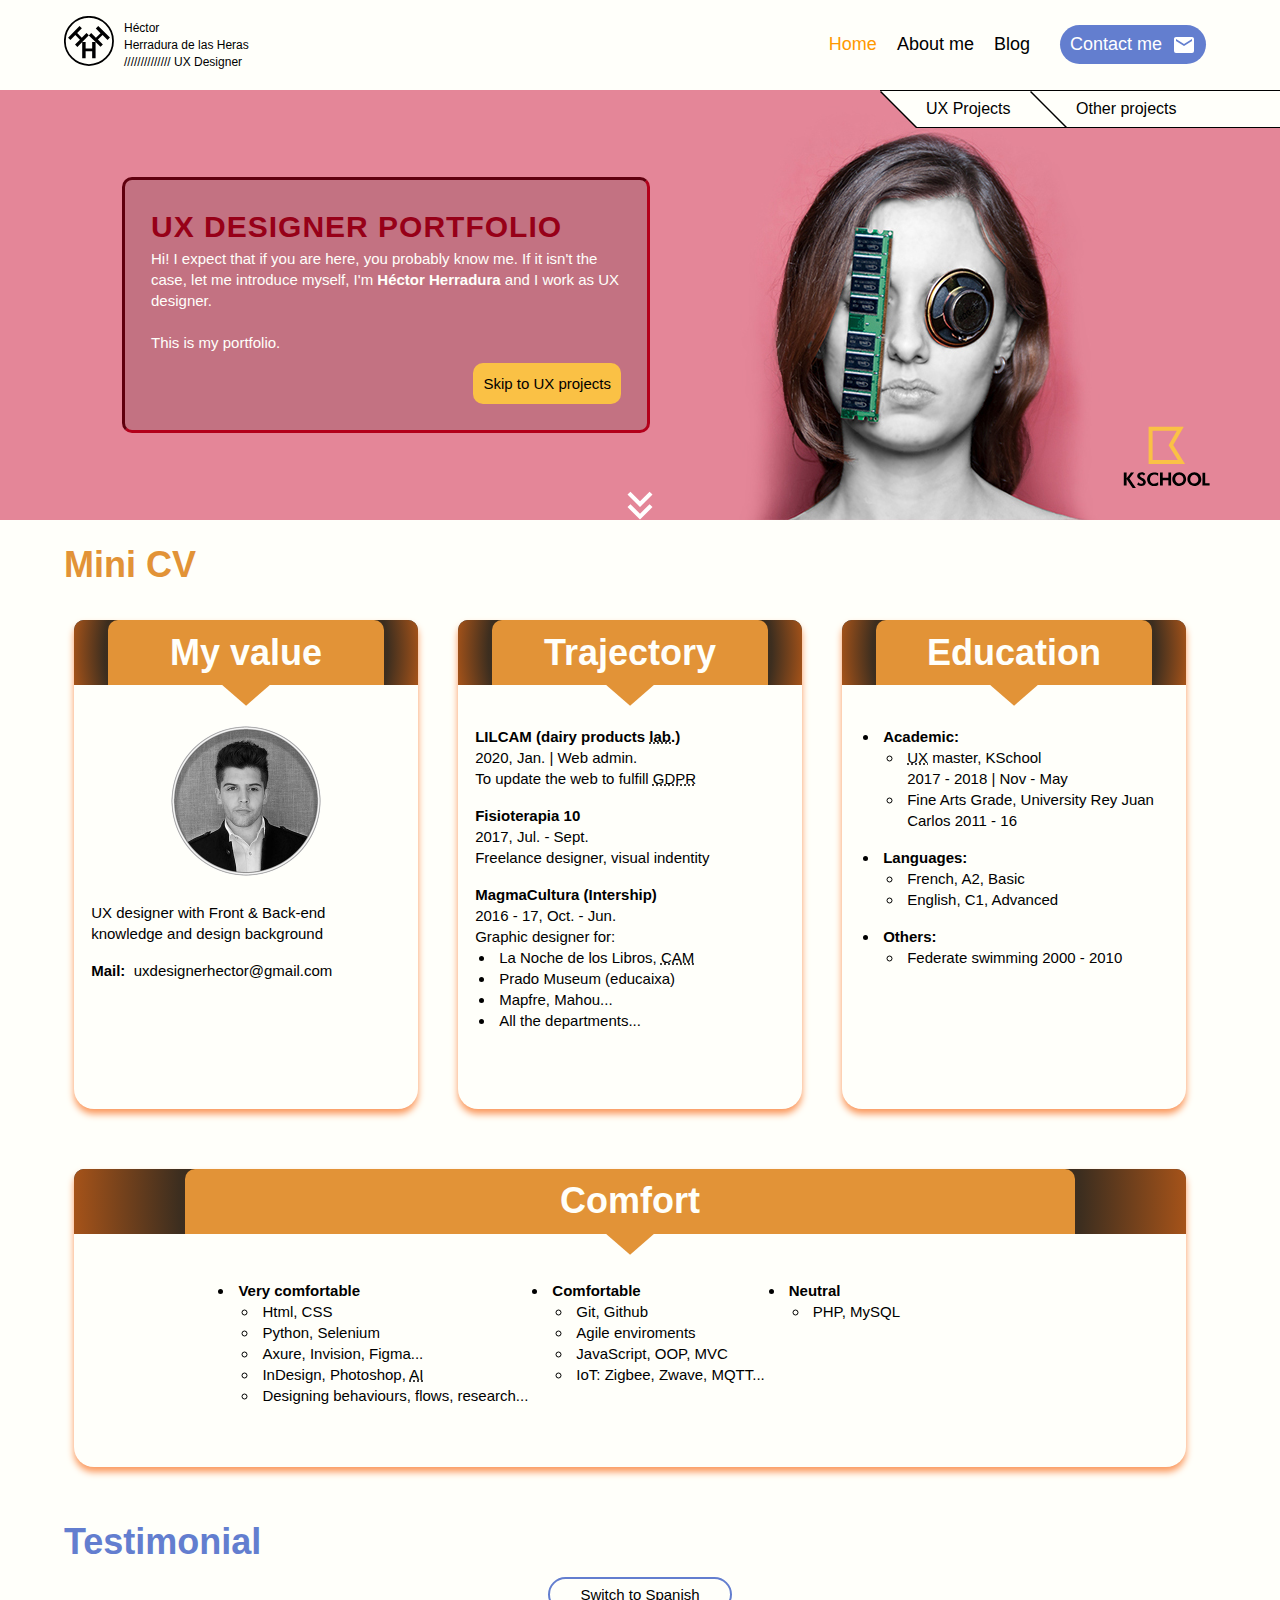
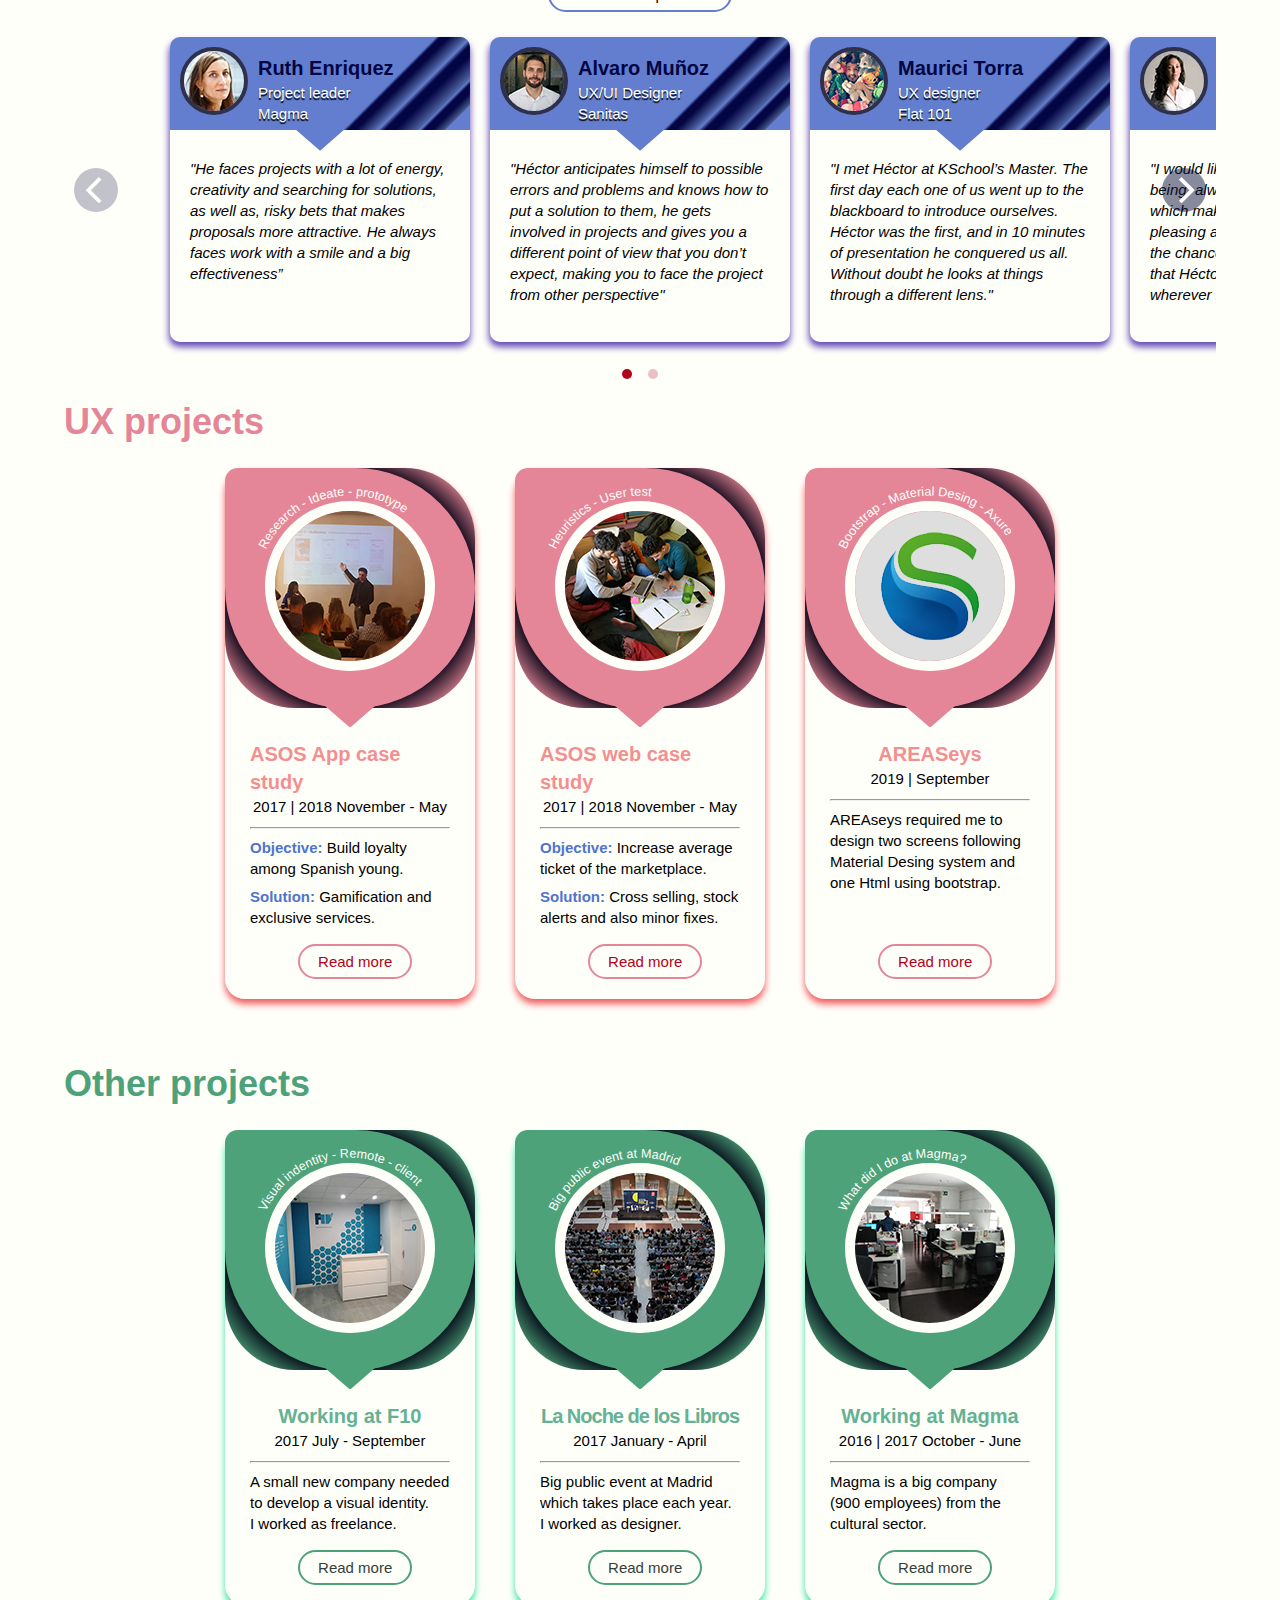
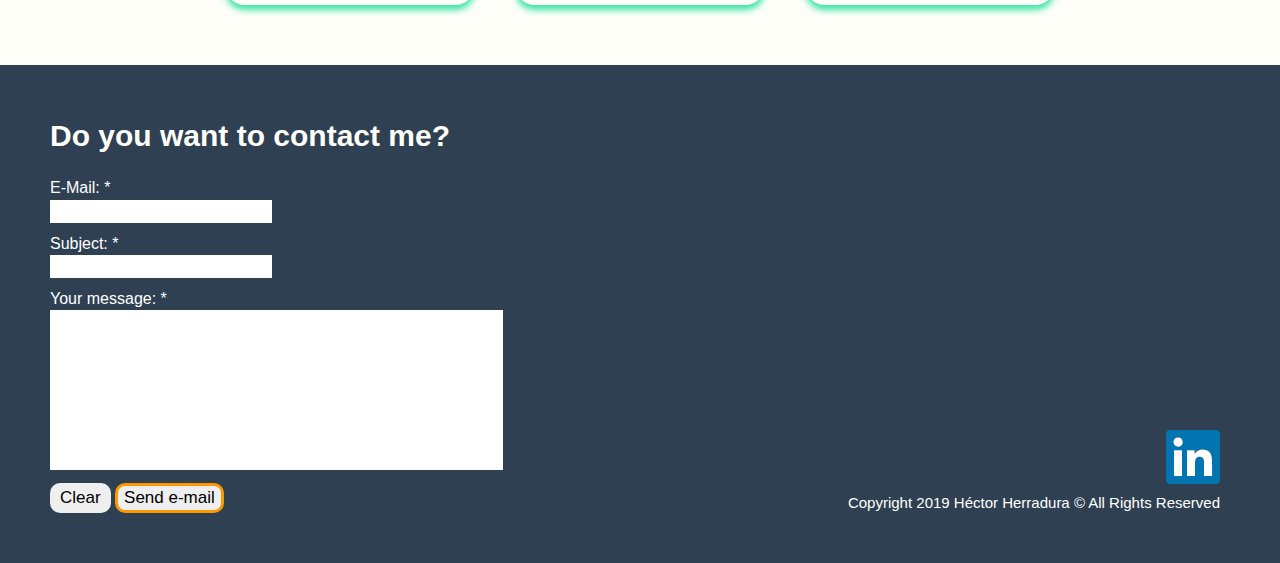
==== index.html @ 5b21da1c "Updated Mini CV, less cognitive charge same info and desing improvements. Minors fix:SVG term Teleco" ====
<!DOCTYPE html>
<html lang="en">

<head>
	<title>Héctor Herradura - UX Designer</title>
	<meta charset="UTF-8">
	<meta content="IE=edge" http-equiv="X-UA-Compatible">
	<meta name="author" content="Hector Herradura">
	<meta content="width=device-width, initial-scale=1.0" name="viewport">
	<meta name="msapplication-TileColor" content="#4da27a">
	<meta name="theme-color" content="#343e3d">
	<link href="main.css" media="screen" rel="stylesheet" type="text/css">
	<link href="flickity.css" media="screen" rel="stylesheet" type="text/css">
	<link rel="apple-touch-icon" sizes="180x180" href="apple-touch-icon.png">
	<link rel="icon" type="image/png" sizes="32x32" href="favicon-32x32.png">
	<link rel="icon" type="image/png" sizes="16x16" href="favicon-16x16.png">
	<link rel="manifest" href="/site.webmanifest">
	<link rel="mask-icon" href="safari-pinned-tab.svg" color="#4da27a">
	<script src="main.js"></script>
	<script src="flickity.pkgd.min.js"></script>
</head>

<body>
	<button class="button-absolute" id="theme" onclick="theme.prepareButton()" title="Dark Mode" value="dark"><svg
			id="light-dark-icon" style="width:24px;height:24px" viewBox="0 0 24 24">
			<path fill="#000000"
				d="M7.5,2C5.71,3.15 4.5,5.18 4.5,7.5C4.5,9.82 5.71,11.85 7.53,13C4.46,13 2,10.54 2,7.5A5.5,5.5 0 0,1 7.5,2M19.07,3.5L20.5,4.93L4.93,20.5L3.5,19.07L19.07,3.5M12.89,5.93L11.41,5L9.97,6L10.39,4.3L9,3.24L10.75,3.12L11.33,1.47L12,3.1L13.73,3.13L12.38,4.26L12.89,5.93M9.59,9.54L8.43,8.81L7.31,9.59L7.65,8.27L6.56,7.44L7.92,7.35L8.37,6.06L8.88,7.33L10.24,7.36L9.19,8.23L9.59,9.54M19,13.5A5.5,5.5 0 0,1 13.5,19C12.28,19 11.15,18.6 10.24,17.93L17.93,10.24C18.6,11.15 19,12.28 19,13.5M14.6,20.08L17.37,18.93L17.13,22.28L14.6,20.08M18.93,17.38L20.08,14.61L22.28,17.15L18.93,17.38M20.08,12.42L18.94,9.64L22.28,9.88L20.08,12.42M9.63,18.93L12.4,20.08L9.87,22.27L9.63,18.93Z" />
		</svg></button> <button class="button-absolute" id="gototop" onclick="topFunction()" title="Go to top"><svg
			style="width:24px;height:24px" viewbox="0 0 24 24">
			<path d="M12,22A10,10 0 0,1 2,12A10,10 0 0,1 12,2A10,10 0 0,1 22,12A10,10 0 0,1 12,22M17,14L12,9L7,14H17Z"
				fill="#000"></path>
		</svg></button>
	<a href="#contact">
		<button class="button-absolute" id="contactButton" title="Goes to bottom and
prepares you to write"><svg style="width:24px;height:24px" viewBox="0 0 24 24">
				<path fill="#000000"
					d="M20,8L12,13L4,8V6L12,11L20,6M20,4H4C2.89,4 2,4.89 2,6V18A2,2 0 0,0 4,20H20A2,2 0 0,0 22,18V6C22,4.89 21.1,4 20,4Z" />
			</svg></button></a>

	<nav class="main-nav">
		<div class="main-nav-logo-flex-container">
			<a href="https://uxdesignerhector.github.io/portfolio/">
				<div class="main-nav-logo__icon-container">
					<svg class="main-nav-logo__icon-svg" version="1.1" viewbox="0 0 46.7 46.7" x="0px"
						xmlns="http://www.w3.org/2000/svg" y="0px">
						<g>
							<g>
								<path d="M29.5,39.5h-3.2v-6.6h-6.1v6.6h-3.2V24.2h3.2v6.2h6.1v-6.2h3.2V39.5z"></path>
							</g>
							<g>
								<path
									d="M42.9,20.1l-2.2,2.2L36,17.7l-4.3,4.3l4.6,4.6l-2.2,2.2L23.2,18.1l2.2-2.2l4.4,4.4l4.3-4.3l-4.4-4.4L32,9.3L42.9,20.1z">
								</path>
							</g>
							<g>
								<path
									d="M12.5,28.9l-2.2-2.2l4.6-4.6l-4.3-4.3l-4.6,4.6l-2.2-2.2L14.5,9.3l2.2,2.2l-4.4,4.4l4.3,4.3l4.4-4.4l2.2,2.2L12.5,28.9z">
								</path>
							</g>
							<circle cx="23.3" cy="23.3" fill="none" r="22.5" stroke="#000000" stroke-miterlimit="10"
								stroke-width="1.6598"></circle>
						</g>
					</svg>
				</div>
				<div class="main-nav-logo__text-container">
					<p class="main-nav-logo__text-p">Héctor</p>
					<p class="main-nav-logo__text-p">Herradura de las Heras</p>
					<p class="main-nav-logo__text-p">////////////// UX Designer</p>
				</div>
			</a>
		</div>
		<div class="main-nav-menu__container">
			<ul class="main-nav-menu__level-1-ul">

				<li class="main-nav-menu__level-1-li" id="home">
					<a href="https://uxdesignerhector.github.io/portfolio/"
						class="main-nav-menu__level-1-li-anchor--current-page">Home</a>
				</li>
				<li class="main-nav-menu__level-1-li" id="about_me">
					<a href="aboutme.html">About me</a>
				</li>
				<li class="main-nav-menu__level-1-li" id="blog">
					<a href="https://medium.com/@uxdesignerhector" target="_blank">Blog</a>
				</li>
				<li class="main-nav-menu__level-1-li">
					<a class=" button main-nav-menu__level-1-contact-anchor" id="contactMenuLink" href="#contact" title="Goes to bottom and
prepares you to write"><span>Contact me</span>
						<svg id="contactButtonMenuIcon" class="main-nav-menu__level-1-contact-icon-svg"
							style="width:24px;height:24px" viewBox="0 0 24 24">
							<title>Goes to bottom and prepares you to write</title>
							<path fill="#ffffff"
								d="M20,8L12,13L4,8V6L12,11L20,6M20,4H4C2.89,4 2,4.89 2,6V18A2,2 0 0,0 4,20H20A2,2 0 0,0 22,18V6C22,4.89 21.1,4 20,4Z" />
						</svg>
					</a>
				</li>

			</ul>
		</div>
	</nav>

	<nav class="menu-2">
		<div class="angle-wraper" id="menuUX">


			<div>
				<svg class="decorative-angle" xmlns="http://www.w3.org/2000/svg" viewBox="0 0 25 25">
					<polygon class="cls-1" points="26 26 0 0 26 0 28 0 28 26 26 26" />
					<line id="Line" class="cls-3" x1="0.35" y1="0.35" x2="25.35" y2="25.35" />
				</svg>
			</div>
			<div class="appendice">
				<ul class="special-ul">
					<div class="fix-color"></div>
						<div class="fix-color"></div>
					<li>UX Projects</li>
					<ul class="hidden-ul">
						<li class="main-nav-menu__level-2-sub-menu-li special-li">
							<a href="asos_app_case_study.html">ASOS App case study</a>
						</li>
						<li class="main-nav-menu__level-2-sub-menu-li special-li">
							<a href="asos_web_case_study.html">ASOS web case study</a>
						</li>
						<li class="main-nav-menu__level-2-sub-menu-li special-li">
							<a href="ux-area-6.html">AREASeys</a>
						</li>
					</ul>
			</div>
		</div>

		<div class="angle-wraper angle-wraper-2" id="menuProjects">


			<div>
				<svg class="decorative-angle" xmlns="http://www.w3.org/2000/svg" viewBox="0 0 25 25">
					<polygon class="cls-1" points="26 26 0 0 26 0 28 0 28 26 26 26" />
					<line id="Line" class="cls-3" x1="0.35" y1="0.35" x2="25.35" y2="25.35" />
				</svg>
			</div>
			<div class="appendice appendice-2">
				<ul class="special-ul">
					<div class="fix-color"></div>
					<li>Other projects</li>
					<ul class=" hidden-ul">
						<li class="main-nav-menu__level-2-sub-menu-li special-li">
							<a href="working_at_f10.html">Working at F10</a>
						</li>
						<li class="main-nav-menu__level-2-sub-menu-li special-li">
							<a href="LNL.html">La Noche de los Libros</a>
						</li>
						<li class="main-nav-menu__level-2-sub-menu-li special-li">
							<a href="working_at_magma.html">Working at Magma</a>
						</li>
				</ul>
			</div>
		</div>


	</nav>

	<section class="main-header">
		<div class="main-header-flex-container">
			<div class="main-header-flex-container-left-div">
				<div class="main-header-flex-container-left-div-child-textbox">
					<h1 class="main-header-flex-container-left-div-child__text-title">UX DESIGNER PORTFOLIO</h1>
					<p class="main-header-flex-container-left-div-child__text-body">Hi! I expect that if you are here,
						you probably know me. If it isn't the case, let me introduce myself, I'm <b>Héctor Herradura</b>
						and I work as UX designer.<br>
						<br>
						This is my portfolio.</p>
					<div class="main-header__bottom-div">
						<a class="main-header__bottom-button-anchor" href="#ux_projects" id="skipToUxProjectsButton">
							<div class="main-header__bottom-button">
								<p class="main-header__bottom-button-text">Skip to UX projects</p>
							</div>
						</a>
					</div>
				</div>
			</div>
			<div class="main-header-center-div" id="img-banner-div"></div>
			<div class="main-header-right-div">
				<div class="main-header-right-div-child-logo-container">
					<svg class="main-header-right-div-child-logo-container__svg-logo" id="KSCHOOL-logo" version="1.1"
						viewbox="0 0 100 100" x="0px" xmlns="http://www.w3.org/2000/svg" y="0px">
						<g id="Group-KSCHOOL">
							<rect fill="none" height="100" id="Background-color" width="100"></rect>
							<path
								d="M86.5,65.7c0.9,0,1.8,0,2.7,0c0,3.5,0,7,0,10.6c1.5,0,3,0,4.4,0c0,0.8,0,1.5,0,2.3c-2.4,0-4.7,0-7.2,0 C86.5,74.3,86.5,70,86.5,65.7z"
								id="l"></path>
							<path
								d="M85.3,72.2c0,3.8-3.1,6.8-6.9,6.8c-3.9,0-7-3.1-7-6.9c0-3.8,3.1-6.8,7-6.8C82.2,65.4,85.3,68.4,85.3,72.2z M74.2,72.2c0,2.4,1.5,4.1,3.7,4.3c2.2,0.2,4-1.2,4.4-3.5c0.4-2.3-0.9-4.6-3-5.1C76.7,67.2,74.3,69.2,74.2,72.2z"
								id="o2"></path>
							<path
								d="M63.3,79c-3.9,0-7-3-7-6.8c0-3.8,3-6.9,6.9-6.9c3.9,0,6.9,3,6.9,6.8C70.2,76,67.1,79,63.3,79z M59.2,72.1 c0,1.9,1,3.5,2.6,4.1c2.9,1.1,5.9-1.2,5.6-4.4c-0.2-2-1.3-3.5-3-3.9C61.6,67.2,59.2,69.2,59.2,72.1z"
								id="o1"></path>
							<path
								d="M55.1,78.6c-0.9,0-1.8,0-2.7,0c0-1.8,0-3.6,0-5.4c-1.9,0-3.7,0-5.6,0c0,1.8,0,3.6,0,5.4c-0.9,0-1.8,0-2.8,0 c0-4.3,0-8.6,0-13c0.9,0,1.8,0,2.7,0c0,1.7,0,3.4,0,5.1c1.9,0,3.8,0,5.7,0c0-1.7,0-3.4,0-5.2c0.9,0,1.8,0,2.7,0 C55.1,70,55.1,74.3,55.1,78.6z"
								id="h"></path>
							<path
								d="M42.1,69c-1.5-1.3-3.1-1.7-4.9-1.3c-0.9,0.2-1.7,0.7-2.3,1.5c-1.3,1.7-1.2,4.6,0.2,6.2c1.5,1.7,4.2,1.7,7.1-0.1 c0,0.9,0,1.7,0,2.6c0,0.1-0.1,0.3-0.3,0.3c-3.1,1.7-8.8,1.2-10.4-3.8c-1.5-4.6,1.6-8.8,6.4-9c1.3,0,2.6,0.1,3.8,0.6 c0.4,0.1,0.6,0.3,0.5,0.7C42.1,67.4,42.1,68.1,42.1,69z"
								id="c"></path>
							<path
								d="M21,77.2c0.7-0.8,1.2-1.3,1.7-1.9c0.6,1.1,1.5,1.6,2.7,1.5c0.4,0,0.8-0.2,1.1-0.4c0.8-0.5,0.9-1.6,0.2-2.2 c-0.5-0.4-1-0.7-1.6-1c-0.8-0.5-1.6-0.8-2.3-1.4c-2.3-1.7-2-4.7,0.6-6c2.2-1.1,4.7-0.6,5.9,1.1c-0.5,0.6-1,1.1-1.5,1.7 c-0.6-1-1.4-1.2-2.4-1.1c-0.7,0.1-1.2,0.5-1.3,1.1c-0.2,0.6,0.1,1.1,0.6,1.5c0.5,0.3,1.1,0.6,1.6,0.9c0.8,0.4,1.6,0.8,2.3,1.4 c1.9,1.6,1.6,4.5-0.4,5.8c-1.6,1-4.4,1-6,0C21.8,77.9,21.4,77.6,21,77.2z"
								id="s"></path>
							<path
								d="M18.1,65.6c-1.6,2-3.1,4-4.7,5.9c2.1,3.2,4.3,6.3,6.5,9.6c-1.1,0-2.1,0-3.1,0c-0.2,0-0.4-0.3-0.5-0.5 c-1.7-2.6-3.5-5.3-5.2-7.9c-0.1-0.2-0.3-0.4-0.5-0.8c0,2.3,0,4.5,0,6.7c-1,0-1.9,0-2.8,0c0-4.3,0-8.6,0-13c0.9,0,1.8,0,2.8,0 c0,1.9,0,3.8,0,5.6c0,0,0.1,0,0.1,0c0.6-0.8,1.2-1.6,1.7-2.3c0.7-1,1.5-2,2.2-3c0.1-0.2,0.3-0.3,0.5-0.3 C16.1,65.6,17.1,65.6,18.1,65.6z"
								id="k"></path>
							<polygon fill="none" id="K-art_x5F_logo"
								points="34.6,21.8 34.6,55 65.4,54.9 54.9,38.1 64.3,21.8" stroke="#FAC145"
								stroke-width="4"></polygon>
						</g>
					</svg>
				</div>
			</div>
		</div>
		<div class="main-header-bottom-div">
			<span class="main-header-bottom-div-arrow-icon-container"><a href="#intro" id="iconSkipToIntro"><svg
						style="width:50px;height:50px" viewbox="0 0 24 24">
						<path class="main-header-bottom-div-arrow-icon--red-mobile-device"
							d="M16.59,5.59L18,7L12,13L6,7L7.41,5.59L12,10.17L16.59,5.59M16.59,11.59L18,13L12,19L6,13L7.41,11.59L12,16.17L16.59,11.59Z"
							fill="#fff"></path>
					</svg></a></span>
		</div>
	</section>

	<section class="presentacion" id="intro">
		<div class="section-title">
			<div>
				<h2 class="section-title__title--orange">Mini CV</h2>
			</div>
		</div>


		<div class="flex-card-container">
			<div class="sd-card" id="about_me_card">
				<div class="sd-card__header">
					<div class="sd-card__header-gradient">
					</div>
					<div class="sd-card__upper-title">
						<h2 class="sd-card__header-title">My value</h2>
					</div>
				</div>
				<div class="testimonial-header-container__flex-container-arrow-down">
					<div class="testimonial-header-container__arrow-down">
						<svg style="width:50px" version="1.1" viewbox="0 0 27.7 12" x="0px"
							xmlns="http://www.w3.org/2000/svg" y="0px">
							<g>
								<polygon class="testimonial-polygon" points="13.9,12 27.7,0 0,0"></polygon>
							</g>
						</svg>
					</div>
				</div>
				<div class="sd-card__body">
					<div class="sd-card__body-img-container">
						<img class="sd-card__body-img" alt="Bio" src="img/Bio.jpg"></div>
					<div class="sd-card__body-text">
						<br>
						<p>UX designer with Front & Back-end knowledge and design background</p>
						<br>
						<p><b>Mail:&nbsp;</b> uxdesignerhector@gmail.com</p>



					</div>
				</div>
			</div>
			<div class="sd-card" id="trajectory_card">
				<div class="sd-card__header">
					<div class="sd-card__header-gradient">
					</div>
					<div class="sd-card__upper-title">
						<h2 class="sd-card__header-title">Trajectory</h2>
					</div>
				</div>
				<div class="testimonial-header-container__flex-container-arrow-down">
					<div class="testimonial-header-container__arrow-down">
						<svg style="width:50px" version="1.1" viewbox="0 0 27.7 12" x="0px"
							xmlns="http://www.w3.org/2000/svg" y="0px">
							<g>
								<polygon class="testimonial-polygon" points="13.9,12 27.7,0 0,0"></polygon>
							</g>
						</svg>
					</div>
				</div>
				<div class="sd-card__body">
					<div class="sd-card__body-text">

						<p><b>LILCAM (dairy products <abbr title="Laboratory">lab</abbr>.)</b></p>
						<p>2020, Jan. | <em>Web admin.</em></p>
						<p>To update the web to fulfill <abbr title="General Data Protection Regulation">GDPR</abbr></p>
						<br>
							<p><b>Fisioterapia 10</b></p>
						<p>2017, Jul. - Sept. </p>
						<p><em>Freelance designer</em>, visual indentity</p>
						<br>
							<p><b>MagmaCultura (Intership)</b></p>
						<p>2016 - 17, Oct. - Jun.</p>
						<p><em>Graphic designer </em>for:</p>
						<ul>
							<li>La Noche de los Libros, <abbr title="Comunidad Autónoma de Madrid">CAM</abbr></li>
							<li>Prado Museum (educaixa)</li>
							<li>Mapfre, Mahou...</li>
							<li>All the departments...</li>
						</ul>
					</div>
				</div>
			</div>

			<div class="sd-card" id="education_card">
				<div class="sd-card__header">
					<div class="sd-card__header-gradient">
					</div>
					<div class="sd-card__upper-title">
						<h2 class="sd-card__header-title">Education</h2>
					</div>
				</div>
				<div class="testimonial-header-container__flex-container-arrow-down">
					<div class="testimonial-header-container__arrow-down">
						<svg style="width:50px" version="1.1" viewbox="0 0 27.7 12" x="0px"
							xmlns="http://www.w3.org/2000/svg" y="0px">
							<g>
								<polygon class="testimonial-polygon" points="13.9,12 27.7,0 0,0"></polygon>
							</g>
						</svg>
					</div>
				</div>
				<div class="sd-card__body">
					<div class="sd-card__body-text">
						<ul>
							<li>
								<b>Academic:</b>
								<ul>
									<li><abbr title="user experience">UX</abbr> master, KSchool<br> 2017 - 2018 | Nov -
										May </li>
									<li>Fine Arts Grade, University Rey Juan Carlos 2011 - 16</li>
								</ul>
							</li>
							<br>
							<li>
								<b>Languages:</b>
								<ul>
									<li>French, A2, Basic</li>
									<li>English, C1, Advanced</li>
								</ul>
							</li>
							<br>
							<li>
								<b>Others:</b>
								<ul>
									<li>Federate swimming 2000 - 2010</li>
								</ul>
							</li>
						</ul>
					</div>
				</div>
			</div>
			<div class="sd-card" id="comfort-card">
				<div class="sd-card__header">
					<div class="sd-card__header-gradient">
					</div>
					<div class="sd-card__upper-title">
						<h2 class="sd-card__header-title">Comfort</h2>
					</div>
				</div>
				<div class="testimonial-header-container__flex-container-arrow-down">
					<div class="testimonial-header-container__arrow-down">
						<svg style="width:50px" version="1.1" viewbox="0 0 27.7 12" x="0px"
							xmlns="http://www.w3.org/2000/svg" y="0px">
							<g>
								<polygon class="testimonial-polygon" points="13.9,12 27.7,0 0,0"></polygon>
							</g>
						</svg>
					</div>
				</div>
				<div class="sd-card__body">
					<div class="sd-card__body-text">
						<ul>
							<li><b>Very comfortable</b>
								<ul>
									<li>Html, CSS</li>
									<li>Python, Selenium</li>
									<li>Axure, Invision, Figma...</li>
									<li>InDesign, Photoshop, <abbr title="Adobe Illustrator">AI</abbr> </li>
									<li>Designing behaviours, flows, research...</li>
								</ul>
							<br><li><b>Comfortable</b>
								<ul>
									<li>Git, Github</li>
									<li>Agile enviroments</li>
									<li>JavaScript, OOP, MVC</li>
									<li>IoT: Zigbee, Zwave, MQTT...</li>
								</ul>
							<br><li><b>Neutral</b>
								<ul>
									<li>PHP, MySQL</li>
								</ul>
						</ul>
					</div>
				</div>
			</div>
		</div>
		</div>
	</section>

	<section class="section_testimonials" id="testimonial">
		<div class="section-title">
			<div>
				<h2 class="section-title__title--blue">Testimonial</h2>
			</div>
		</div>
		<div style="display:flex; justify-content:center;margin:10px 0px;">
			<div id="testiButton"
				class="project-card__button-card project-card__button-card--test project-card__button-card--green">
				<p id="testiButtonText">Switch to Spanish</p>
			</div>
		</div>
		<div class="main-gallery js-flickity" data-flickity-options='{ "groupCells": true }'>
			<div class="testimonial">
				<div class="testimonial-header-container">
					<span class="testimonial-header-container__gradient-background"></span>
					<img class="testimonial-header-container__img" alt="Testimonial_Ruth" src="img/test_ruth.jpg">
					<div class="testimonial-header-container__text">
						<h3 class="testimonial-header-container__text-name">Ruth Enriquez</h3>
						<p class="testimonial-header-container__text-job-position">Project <span
								class="testimonial-text-fix-350">leader</span></p>
						<p class="testimonial-header-container__text-job-position">Magma</p>
					</div>
				</div>
				<div class="testimonial-header-container__flex-container-arrow-down">
					<div class="testimonial-header-container__arrow-down">
						<svg style="width:50px" version="1.1" viewbox="0 0 27.7 12" x="0px"
							xmlns="http://www.w3.org/2000/svg" y="0px">
							<g>
								<polygon class="testimonial-polygon" points="13.9,12 27.7,0 0,0"></polygon>
							</g>
						</svg>
					</div>
				</div>
				<div class="testimonial-fix-for-prev-next-button-on-small-screen"></div>
				<div class="testimonial-quote">
					<p id="testiRuth">"He faces projects with a lot of energy, creativity and searching for solutions,
						as well as, risky bets that makes proposals more attractive. He always faces work with a smile
						and a big effectiveness”</p>
				</div>
			</div>
			<div class="testimonial">
				<div class="testimonial-header-container">
					<span class="testimonial-header-container__gradient-background"></span>
					<img class="testimonial-header-container__img" alt="Alvaro" src="img/test_alvaro.jpg">
					<div class="testimonial-header-container__text">
						<h3 class="testimonial-header-container__text-name">Alvaro Muñoz</h3>
						<p class="testimonial-header-container__text-job-position">UX/UI Designer</p>
						<p class="testimonial-header-container__text-job-position">Sanitas</p>
					</div>
				</div>
				<div class="testimonial-header-container__flex-container-arrow-down">
					<div class="testimonial-header-container__arrow-down">
						<svg style="width:50px" version="1.1" viewbox="0 0 27.7 12" x="0px"
							xmlns="http://www.w3.org/2000/svg" y="0px">
							<g>
								<polygon class="testimonial-polygon" points="13.9,12 27.7,0 0,0"></polygon>
							</g>
						</svg>
					</div>
				</div>
				<div class="testimonial-fix-for-prev-next-button-on-small-screen"></div>
				<div class="testimonial-quote">
					<p id="testiAlvaro">"Héctor anticipates himself to possible errors and problems and knows how to put
						a solution to them, he gets involved in projects and gives you a different point of view that
						you don’t expect, making you to face the project from other perspective"</p>
				</div>
			</div>
			<div class="testimonial">
				<div class="testimonial-header-container">
					<span class="testimonial-header-container__gradient-background"></span>
					<img class="testimonial-header-container__img" alt="Maurici Torra" src="img/test_mauri.jpg">
					<div class="testimonial-header-container__text">
						<h3 class="testimonial-header-container__text-name">Maurici Torra</h3>
						<p class="testimonial-header-container__text-job-position">UX designer</p>
						<p class="testimonial-header-container__text-job-position">Flat 101</p>
					</div>
				</div>
				<div class="testimonial-header-container__flex-container-arrow-down">
					<div class="testimonial-header-container__arrow-down">
						<svg style="width:50px" version="1.1" viewbox="0 0 27.7 12" x="0px"
							xmlns="http://www.w3.org/2000/svg" y="0px">
							<g>
								<polygon class="testimonial-polygon" points="13.9,12 27.7,0 0,0"></polygon>
							</g>
						</svg>
					</div>
				</div>
				<div class="testimonial-fix-for-prev-next-button-on-small-screen"></div>
				<div class="testimonial-quote">
					<p id="testiMauri">"I met Héctor at KSchool’s Master. The first day each one of us went up to the
						blackboard to introduce ourselves. Héctor was the first, and in 10 minutes of presentation he
						conquered us all. Without doubt he looks at things through a different lens."</p>
				</div>
			</div>
			<div class="testimonial">
				<div class="testimonial-header-container">
					<span class="testimonial-header-container__gradient-background"></span>
					<img class="testimonial-header-container__img" alt="Analia Blanco" src="img/test_analia.jpg">
					<div class="testimonial-header-container__text">
						<h3 class="testimonial-header-container__text-name">Analia Blanco</h3>
						<p class="testimonial-header-container__text-job-position">UX Designer</p>
						<p class="testimonial-header-container__text-job-position">BBVA</p>
					</div>
				</div>
				<div class="testimonial-header-container__flex-container-arrow-down">
					<div class="testimonial-header-container__arrow-down">
						<svg style="width:50px" version="1.1" viewbox="0 0 27.7 12" x="0px"
							xmlns="http://www.w3.org/2000/svg" y="0px">
							<g>
								<polygon class="testimonial-polygon" points="13.9,12 27.7,0 0,0"></polygon>
							</g>
						</svg>
					</div>
				</div>
				<div class="testimonial-fix-for-prev-next-button-on-small-screen"></div>
				<div class="testimonial-quote">
					<p id="testiAnalia">"I would like to highlight also his way of being, always gentle and with a
						smile, which makes the work team more pleasing and easy. Anyone that have the chance to know him
						will realise that Héctor always leaves a trace wherever he goes."</p>
				</div>
			</div>
			<div class="testimonial">
				<div class="testimonial-header-container">
					<span class="testimonial-header-container__gradient-background"></span>
					<img class="testimonial-header-container__img" alt="Nuria" src="img/test_nuria.jpg">
					<div class="testimonial-header-container__text">
						<h3 class="testimonial-header-container__text-name">Nuria Sastre</h3>
						<p class="testimonial-header-container__text-job-position">Innovation <span
								class="testimonial-text-fix-350">Powerhouse</span></p>
						<p class="testimonial-header-container__text-job-position">Altran</p>
					</div>
				</div>
				<div class="testimonial-header-container__flex-container-arrow-down">
					<div class="testimonial-header-container__arrow-down">
						<svg style="width:50px" version="1.1" viewbox="0 0 27.7 12" x="0px"
							xmlns="http://www.w3.org/2000/svg" y="0px">
							<g>
								<polygon class="testimonial-polygon" points="13.9,12 27.7,0 0,0"></polygon>
							</g>
						</svg>
					</div>
				</div>
				<div class="testimonial-fix-for-prev-next-button-on-small-screen"></div>
				<div class="testimonial-quote">
					<p id="testiNuria">"I value positively his maturity, his know how to behave, his curiosity to learn
						and his culture, that it is above from the average of his generation. In addition, Héctor, has a
						keen sense of humour which makes coexistence with him very pleasant"</p>
				</div>
			</div>
		</div>
	</section>

	<section class="projects" id="ux_projects">
		<div class="section-title">
			<div>
				<h2 class="section-title__title--pink">UX projects</h2>
			</div>

		</div>
		<div class="project-cards-flex-container">
			<div class="project-card-container project-card-container--pink" id="ux_project_asos_app_case_study">
				<div class="project-card__header project-card__header--pink">
					<div class="project-card__check--no-active"><svg viewBox="0 0 24 24" style="width:34px;height:34px">
							<path
								d="M12 2C6.5 2 2 6.5 2 12S6.5 22 12 22 22 17.5 22 12 17.5 2 12 2M10 17L5 12L6.41 10.59L10 14.17L17.59 6.58L19 8L10 17Z"
								fill="white">
								<title>Already viewed</title>
							</path>
						</svg>
					</div>
					<div class="project-card__header-cover--no-active">
						<p class="project-card__header-cover-text">You are here!</p>
					</div>
					<div class="project-card__header-cover-wave--no-active"></div>
					<div><img class="project-card__header-img" src="img/UX_Project_Asos_APP_150px.jpg"></div>
					<div class="project-card__header-curved-text">
						<svg version="1.1" viewbox="0 0 200 200">
							<path d="M19.8,63.7C33.7,33.2,64.4,12,100,12c48.6,0,88,39.4,88,88L19.8,63.7z"
								fill="transparent" id="curve"></path>
							<text width="200">
								<textpath xlink:href="#curve">
									Research - Ideate - prototype
								</textpath>
							</text>
						</svg>
					</div>
					<div
						class="project-card__header-background-gradient project-card__header-background-gradient--pink">
					</div>
				</div>
				<div class="project-card__arrow-down-container">
					<div class="project-card__arrow-down-container-for-rotation">
						<svg style="width:50px" version="1.1" viewbox="0 0 27.7 12" x="0px"
							xmlns="http://www.w3.org/2000/svg" y="0px">
							<g>
								<polygon fill="#e48698" points="13.9,12 27.7,0 0,0"></polygon>
							</g>
						</svg>
					</div>
				</div>
				<div class="project-card__body-flex-container">
					<div class="project-card__body-text">
						<a class="project-card__body-text-url" href="asos_app_case_study.html">
							<div class="project-card__body-text-title">
								<h3>ASOS App case study</h3>
								<p>2017 | 2018 November - May</p>
							</div>
						</a>
						<hr>
						<p><b>Objective:</b> Build loyalty among Spanish young.</p>
						<p><b>Solution:</b> Gamification and exclusive services.</p>
					</div><a class="project-card__body-text-url" href="asos_app_case_study.html">
						<div class="project-card__button-card project-card__button-card--pink">
							<p>Read more</p>
						</div>
					</a>
				</div>
			</div>
			<div class="project-card-container project-card-container--pink" id="ux_project_asos_web_case_study">
				<div class="project-card__header project-card__header--pink">
					<div class="project-card__check--no-active"><svg viewBox="0 0 24 24" style="width:34px;height:34px">
							<path
								d="M12 2C6.5 2 2 6.5 2 12S6.5 22 12 22 22 17.5 22 12 17.5 2 12 2M10 17L5 12L6.41 10.59L10 14.17L17.59 6.58L19 8L10 17Z"
								fill="white">
								<title>Already viewed</title>
							</path>
						</svg>
					</div>
					<div class="project-card__header-cover--no-active">
						<p class="project-card__header-cover-text">You are here!</p>
					</div>
					<div class="project-card__header-cover-wave--no-active"></div>
					<div><img class="project-card__header-img" src="img/UX_Project_Asos_Web_150px.jpg"></div>
					<div class="project-card__header-curved-text">
						<svg version="1.1" viewbox="0 0 200 200">
							<path d="M19.8,63.7C33.7,33.2,64.4,12,100,12c48.6,0,88,39.4,88,88L19.8,63.7z"
								fill="transparent" id="curve"></path>
							<text width="200">
								<textpath xlink:href="#curve">
									Heuristics - User test
								</textpath>
							</text>
						</svg>
					</div>
					<div
						class="project-card__header-background-gradient project-card__header-background-gradient--pink">
					</div>
				</div>
				<div class="project-card__arrow-down-container">
					<div class="project-card__arrow-down-container-for-rotation">
						<svg style="width:50px" version="1.1" viewbox="0 0 27.7 12" x="0px"
							xmlns="http://www.w3.org/2000/svg" y="0px">
							<g>
								<polygon fill="#e48698" points="13.9,12 27.7,0 0,0"></polygon>
							</g>
						</svg>
					</div>
				</div>
				<div class="project-card__body-flex-container">
					<div class="project-card__body-text">
						<a class="project-card__body-text-url" href="asos_web_case_study.html">
							<div class="project-card__body-text-title">
								<h3>ASOS web case study</h3>
								<p>2017 | 2018 November - May</p>
							</div>
						</a>
						<hr>
						<p><b>Objective:</b> Increase average ticket of the marketplace.</p>
						<p><b>Solution:</b> Cross selling, stock alerts and also minor fixes.</p>
					</div><a class="project-card__body-text-url" href="asos_web_case_study.html">
						<div class="project-card__button-card project-card__button-card--pink">
							<p>Read more</p>
						</div>
					</a>
				</div>
			</div>
			<div class="project-card-container project-card-container--pink" id="ux_project_silence_at_magma">
				<div class="project-card__header project-card__header--pink">
					<div class="project-card__check--no-active"><svg viewBox="0 0 24 24" style="width:34px;height:34px">
							<path
								d="M12 2C6.5 2 2 6.5 2 12S6.5 22 12 22 22 17.5 22 12 17.5 2 12 2M10 17L5 12L6.41 10.59L10 14.17L17.59 6.58L19 8L10 17Z"
								fill="white">
								<title>Already viewed</title>
							</path>
						</svg>
					</div>
					<div class="project-card__header-cover--no-active">
						<p class="project-card__header-cover-text">You are here!</p>
					</div>
					<div class="project-card__header-cover-wave--no-active"></div>
					<div><img class="project-card__header-img" src="img/UX-project-area-150px.jpg"></div>
					<div class="project-card__header-curved-text">
						<svg version="1.1" viewbox="0 0 200 200">
							<path d="M19.8,63.7C33.7,33.2,64.4,12,100,12c48.6,0,88,39.4,88,88L19.8,63.7z"
								fill="transparent" id="curve"></path>
							<text width="200">
								<textpath xlink:href="#curve">
									Bootstrap - Material Desing - Axure
								</textpath>
							</text>
						</svg>
					</div>
					<div
						class="project-card__header-background-gradient project-card__header-background-gradient--pink">
					</div>
				</div>
				<div class="project-card__arrow-down-container" id="arrow_down_container_silence_at_magma">
					<div class="project-card__arrow-down-container-for-rotation"
						id="arrow_down_container_silence_at_magma_div-to-rotate">
						<svg style="width:50px" version="1.1" viewbox="0 0 27.7 12" x="0px"
							xmlns="http://www.w3.org/2000/svg" y="0px">
							<g>
								<polygon fill="#e48698" points="13.9,12 27.7,0 0,0"></polygon>
							</g>
						</svg>
					</div>
				</div>
				<div class="project-card__body-flex-container">
					<div class="project-card__body-text">
						<a class="project-card__body-text-url" href="ux-area-6.html">
							<div class="project-card__body-text-title">
								<h3>AREASeys</h3>
								<p>2019 | September</p>
							</div>
						</a>
						<hr>
						<p>AREAseys required me to design two screens following Material Desing system and one Html
							using bootstrap.</p>
					</div><a class="project-card__body-text-url" href="ux-area-6.html">
						<div class="project-card__button-card project-card__button-card--pink">
							<p>Read more</p>
						</div>
					</a>
				</div>
			</div>
		</div>
	</section>

	<section class="projects" id="trajectory_projects">
		<div class="section-title">
			<div>
				<h2 class="section-title__title--green">Other projects</h2>
			</div>
		</div>
		<div class="project-cards-flex-container">
			<div class="project-card-container project-card-container--green" id="trajectory_project_working_at_f10">
				<div class="project-card__header project-card__header--green">
					<div class="project-card__check--no-active"><svg viewBox="0 0 24 24" style="width:34px;height:34px">
							<path
								d="M12 2C6.5 2 2 6.5 2 12S6.5 22 12 22 22 17.5 22 12 17.5 2 12 2M10 17L5 12L6.41 10.59L10 14.17L17.59 6.58L19 8L10 17Z"
								fill="white">
								<title>Already viewed</title>
							</path>
						</svg>
					</div>
					<div class="project-card__header-cover--no-active">
						<p class="project-card__header-cover-text">You are here!</p>
					</div>
					<div class="project-card__header-cover-wave--no-active"></div>
					<div><img class="project-card__header-img" src="img/Trajectory_Project_F10_150px.jpg"></div>
					<div class="project-card__header-curved-text">
						<svg version="1.1" viewbox="0 0 200 200">
							<path d="M19.8,63.7C33.7,33.2,64.4,12,100,12c48.6,0,88,39.4,88,88L19.8,63.7z"
								fill="transparent" id="curve"></path>
							<text width="200">
								<textpath xlink:href="#curve">
									Visual indentity - Remote - client
								</textpath>
							</text>
						</svg>
					</div>
					<div
						class="project-card__header-background-gradient project-card__header-background-gradient--green">
					</div>
				</div>
				<div class="project-card__arrow-down-container">
					<div class="project-card__arrow-down-container-for-rotation">
						<svg style="width:50px" version="1.1" viewbox="0 0 27.7 12" x="0px"
							xmlns="http://www.w3.org/2000/svg" y="0px">
							<g>
								<polygon fill="#4da27a" points="13.9,12 27.7,0 0,0"></polygon>
							</g>
						</svg>
					</div>
				</div>
				<div class="project-card__body-flex-container">
					<div class="project-card__body-text">
						<a class="project-card__body-text-url" href="working_at_f10.html">
							<div class="project-card__body-text-title">
								<h3>Working at F10</h3>
								<p>2017 July - September</p>
							</div>
						</a>
						<hr>
						<p> A small new company needed to develop a visual identity.<br>I worked as freelance.</p>
					</div><a class="project-card__body-text-url" href="working_at_f10.html">
						<div class="project-card__button-card project-card__button-card--green">
							<p>Read more</p>
						</div>
					</a>
				</div>
			</div>
			<div class="project-card-container project-card-container--green" id="trajectory_project_LNL">
				<div class="project-card__header project-card__header--green">
					<div class="project-card__check--no-active"><svg viewBox="0 0 24 24" style="width:34px;height:34px">
							<path
								d="M12 2C6.5 2 2 6.5 2 12S6.5 22 12 22 22 17.5 22 12 17.5 2 12 2M10 17L5 12L6.41 10.59L10 14.17L17.59 6.58L19 8L10 17Z"
								fill="white">
								<title>Already viewed</title>
							</path>
						</svg>
					</div>
					<div class="project-card__header-cover--no-active">
						<p class="project-card__header-cover-text">You are here!</p>
					</div>
					<div class="project-card__header-cover-wave--no-active"></div>
					<div><img class="project-card__header-img" src="img/Trajectory_Project_LNL_150px.jpg"></div>
					<div class="project-card__header-curved-text">
						<svg version="1.1" viewbox="0 0 200 200">
							<path d="M19.8,63.7C33.7,33.2,64.4,12,100,12c48.6,0,88,39.4,88,88L19.8,63.7z"
								fill="transparent" id="curve"></path>
							<text width="200">
								<textpath xlink:href="#curve">
									Big public event at Madrid
								</textpath>
							</text>
						</svg>
					</div>
					<div
						class="project-card__header-background-gradient project-card__header-background-gradient--green">
					</div>
				</div>
				<div class="project-card__arrow-down-container">
					<div class="project-card__arrow-down-container-for-rotation">
						<svg style="width:50px" version="1.1" viewbox="0 0 27.7 12" x="0px"
							xmlns="http://www.w3.org/2000/svg" y="0px">
							<g>
								<polygon fill="#4da27a" points="13.9,12 27.7,0 0,0"></polygon>
							</g>
						</svg>
					</div>
				</div>
				<div class="project-card__body-flex-container">
					<div class="project-card__body-text">
						<a class="project-card__body-text-url" href="LNL.html">
							<div class="project-card__body-text-title">
								<h3 style="letter-spacing:-1px;">La Noche de los Libros</h3>
								<p>2017 January - April</p>
							</div>
						</a>
						<hr>
						<p> Big public event at Madrid which takes place each year.<br> I worked as designer.</p>
					</div><a class="project-card__body-text-url" href="LNL.html">
						<div class="project-card__button-card project-card__button-card--green">
							<p>Read more</p>
						</div>
					</a>
				</div>
			</div>
			<div class="project-card-container project-card-container--green" id="trajectory_project_working_at_magma">
				<div class="project-card__header project-card__header--green">
					<div class="project-card__check--no-active"><svg viewBox="0 0 24 24" style="width:34px;height:34px">
							<path
								d="M12 2C6.5 2 2 6.5 2 12S6.5 22 12 22 22 17.5 22 12 17.5 2 12 2M10 17L5 12L6.41 10.59L10 14.17L17.59 6.58L19 8L10 17Z"
								fill="white">
								<title>Already viewed</title>
							</path>
						</svg>
					</div>
					<div class="project-card__header-cover--no-active">
						<p class="project-card__header-cover-text">You are here!</p>
					</div>
					<div class="project-card__header-cover-wave--no-active"></div>
					<div><img class="project-card__header-img" src="img/Trajectory_Project_Magma_150px.jpg"></div>
					<div class="project-card__header-curved-text">
						<svg version="1.1" viewbox="0 0 200 200">
							<path d="M19.8,63.7C33.7,33.2,64.4,12,100,12c48.6,0,88,39.4,88,88L19.8,63.7z"
								fill="transparent" id="curve"></path>
							<text width="200">
								<textpath xlink:href="#curve">
									What did I do at Magma?
								</textpath>
							</text>
						</svg>
					</div>
					<div
						class="project-card__header-background-gradient project-card__header-background-gradient--green">
					</div>
				</div>
				<div class="project-card__arrow-down-container">
					<div class="project-card__arrow-down-container-for-rotation">
						<svg style="width:50px" version="1.1" viewbox="0 0 27.7 12" x="0px"
							xmlns="http://www.w3.org/2000/svg" y="0px">
							<g>
								<polygon fill="#4da27a" points="13.9,12 27.7,0 0,0"></polygon>
							</g>
						</svg>
					</div>
				</div>
				<div class="project-card__body-flex-container">
					<div class="project-card__body-text">
						<a class="project-card__body-text-url" href="working_at_magma.html">
							<div class="project-card__body-text-title">
								<h3>Working at Magma</h3>
								<p>2016 | 2017 October - June</p>
							</div>
						</a>
						<hr>
						<p> Magma is a big company (900 employees) from the cultural sector.</p>
					</div><a class="project-card__body-text-url" href="working_at_magma.html">
						<div class="project-card__button-card project-card__button-card--green">
							<p>Read more</p>
						</div>
					</a>
				</div>
			</div>
		</div>
	</section>

	<footer id="footer">
		<div class="footer__title-container">
			<h2 class="section-title__title--white" id="contact">Do you want to contact me?</h2>
		</div>
		<div class="footer-flex-container">
			<div class="footer-flex-container__left-div">
				<div class="contact_form">
					<form accept-charset="UTF-8" action="https://usebasin.com/f/117193f636dc" method="POST">
						<label class="contact-form__label">E-Mail: *</label>
						<input class="contact-form__input contactFormInput" name="email" id="email" type="email"
							required>
						<label class="contact-form__label">Subject: *</label>
						<input class="contact-form__input contactFormInput" type="text" name="subject" required>
						<label class="contact-form__label">Your message: *</label>
						<textarea id="contactFormTextArea" name="message"
							class="contact-form__textarea contactFormInput" cols="30" rows="10" required></textarea>
						<input id="contactFormButtonClearText" class="contact-form__button contact-form__button--clear"
							type="button" value="Clear">
						<input class="contact-form__button contact-form__button--send" type="submit"
							value="Send e-mail">
					</form>
				</div>
			</div>
			<div class="footer-flex-container__right-div">
				<div class="footer-flex-container__right-div_wrapper">
					<div class="linkedin" style="text-align: right">
						<a href="https://www.linkedin.com/in/hector-herradura">
							<svg id="Capa_1" style="enable-background:new 0 0 54 54; width: 54px;height: 54px;"
								version="1.1" viewbox="0 0 54 54" x="0px" xmlns="http://www.w3.org/2000/svg" y="0px">
								<style>
									.st0 {
										fill: #0274B2;
									}

									.st1 {
										fill: #FEFEFE;
									}
								</style>
								<g id="logo_x5F_linke">
									<path class="st0"
										d="M54,27c0,7.6,0,15.3,0,22.9c0,1.1-0.3,2.1-1,2.9c-0.8,0.8-1.7,1.3-2.9,1.3c-15.4,0-30.8,0-46.2,0 c-2.1,0-3.8-1.7-3.9-3.8c0-0.2,0-0.4,0-0.6C0,34.4,0,19.3,0,4.1c0-0.5,0-1,0.2-1.5C0.7,1.1,2.2,0,3.9,0c15.4,0,30.8,0,46.3,0 c2.1,0,3.8,1.7,3.9,3.8c0,0.2,0,0.3,0,0.5C54,11.8,54,19.4,54,27z M21,33.1c0,4.2,0,8.4,0,12.6c0,0.2,0.1,0.3,0.3,0.3 c2.5,0,4.9,0,7.4,0c0.2,0,0.3-0.1,0.3-0.3c0-4.2,0-8.4,0-12.6c0-1.2,0.1-2.5,0.5-3.7c0.4-1.1,1.1-2,2.2-2.4 c0.7-0.3,1.5-0.4,2.3-0.4c1.8,0,3,0.9,3.6,2.6c0.4,1.2,0.4,2.4,0.4,3.6c0,4.3,0,8.6,0,12.9c0,0.2,0.1,0.3,0.3,0.3c2.5,0,5,0,7.5,0 c0.2,0,0.3-0.1,0.3-0.3c0-2.3,0-4.6,0-6.9c0-3,0.1-5.9-0.1-8.9c-0.1-1.8-0.3-3.6-1-5.4c-0.8-2-2.2-3.5-4.3-4.3 c-1.5-0.5-3-0.7-4.5-0.7c-1.5,0-2.9,0.4-4.3,1.1c-1.2,0.7-2.3,1.6-3,2.9c0,0.1-0.1,0.2-0.2,0.1c-0.1,0-0.1-0.1-0.1-0.2c0-1,0-2,0-3 c0-0.3-0.1-0.3-0.3-0.3c-2.3,0-4.7,0-7,0c-0.3,0-0.3,0.1-0.3,0.3C21,24.7,21,28.9,21,33.1z M8,33.1c0,4.2,0,8.4,0,12.6 C8,45.9,8.1,46,8.3,46c2.5,0,5,0,7.4,0c0.2,0,0.3-0.1,0.3-0.3c0-8.4,0-16.8,0-25.2c0-0.2-0.1-0.3-0.3-0.3c-2.5,0-4.9,0-7.4,0 c-0.2,0-0.3,0.1-0.3,0.3C8,24.7,8,28.9,8,33.1z M7.4,12.1c0,2.5,2,4.6,4.6,4.7c2.6,0,4.7-2.1,4.7-4.6c0-2.6-2.1-4.7-4.6-4.7 C9.5,7.4,7.4,9.5,7.4,12.1z">
									</path>
									<path class="st1"
										d="M21,33.1c0-4.2,0-8.4,0-12.6c0-0.3,0.1-0.3,0.3-0.3c2.3,0,4.7,0,7,0c0.3,0,0.3,0.1,0.3,0.3c0,1,0,2,0,3 c0,0.1,0,0.2,0.1,0.2c0.1,0,0.1-0.1,0.2-0.1c0.7-1.2,1.7-2.2,3-2.9c1.3-0.7,2.8-1.1,4.3-1.1c1.5,0,3.1,0.1,4.5,0.7 c2.1,0.8,3.5,2.2,4.3,4.3c0.7,1.7,0.9,3.5,1,5.4c0.1,3,0,5.9,0.1,8.9c0,2.3,0,4.6,0,6.9c0,0.2,0,0.3-0.3,0.3c-2.5,0-5,0-7.5,0 c-0.2,0-0.3-0.1-0.3-0.3c0-4.3,0-8.6,0-12.9c0-1.2-0.1-2.4-0.4-3.6c-0.6-1.7-1.8-2.6-3.6-2.6c-0.8,0-1.5,0.1-2.3,0.4 c-1.1,0.5-1.8,1.3-2.2,2.4c-0.4,1.2-0.5,2.4-0.5,3.7c0,4.2,0,8.4,0,12.6c0,0.2-0.1,0.3-0.3,0.3c-2.5,0-4.9,0-7.4,0 c-0.2,0-0.3-0.1-0.3-0.3C21,41.5,21,37.3,21,33.1z">
									</path>
									<path class="st1"
										d="M8,33.1c0-4.2,0-8.4,0-12.6c0-0.2,0-0.3,0.3-0.3c2.5,0,4.9,0,7.4,0c0.2,0,0.3,0.1,0.3,0.3c0,8.4,0,16.8,0,25.2 c0,0.2-0.1,0.3-0.3,0.3c-2.5,0-5,0-7.4,0C8.1,46,8,45.9,8,45.7C8,41.5,8,37.3,8,33.1z">
									</path>
									<path class="st1"
										d="M7.4,12.1c0-2.6,2.1-4.7,4.7-4.6c2.6,0,4.7,2.1,4.6,4.7c0,2.6-2.1,4.6-4.7,4.6C9.4,16.7,7.4,14.6,7.4,12.1z">
									</path>
								</g>
							</svg></a>
					</div>

					<div class="legal">
						<p class="footer__body-text footer__body-text--right-align"><small>Copyright 2019 Héctor
								Herradura © All Rights Reserved</small></p>
					</div>
				</div>
			</div>
		</div>
	</footer>

</body>

</html>
---- main.css ----
@charset "UTF-8";
@font-face {
    font-family: 'Roboto';
    src: local("Roboto"), local("Roboto-Regular"), url('/portfolio/fonts/Roboto-Regular.woff2') format('woff2'),
        url('/portfolio/fonts/Roboto-Regular.woff') format('woff'), 
        url('/portfolio/fonts/Roboto-Regular.ttf') format('truetype');
    font-style: normal;
    font-weight: 400;
}

:root {
    --main-bg-color: #fffffa;
    /*     --main-bg-color: #100e17; */
    --main-txt-color: black;
    /*     --main-txt-color: #fffffa; */
    --main-icon-color: black;
    /*     --main-icon-color: #fffffa; */
    --main-footer-bg-color: #2e4052;
    /*     --main-footer-bg-color: #09080d; */
    --main-footer-txt-color: #fffffa;
    --main-section-title-color: #999999;
    --main-project-card-bg-color: #fffffa;
    /*     --main-project-card-bg-color:#17141d; */
    --main-project-button-bg-color: #fffffa;
    /*     --main-project-button-bg-color:#281d25; */
    --project-button-color--pink: #b3001b;
    /*     --project-button-color--pink: #e48698; */
    --project-button-color--green: #343e3d;
    /*     --project-button-color--green: #4da27a; */
    --main-nav-border-transprarent: #00000000;
    --main-a-color: black;
    --main-a-color--hover: #b3001b;
    --main-a-outside-color: #ff9800;
    --h3-main-color: #3a3a3a;
    /*    --h3-main-color:#7c7c7c; */
    --submenu-anchor-color: white;
    --project-card-tittle-color--green: #64b194;
    --project-card-tittle-color--pink: #f58e8f;
    --main-wraper-color: black;
}

/* reset css */
html, body, div, span, applet, object, iframe, 
h1, h2, h3, h4, h5, h6, p, blockquote,
pre, a, abbr, acronym, address, big,
cite, code, del, dfn, em, img, ins, kbd,
q, s, samp, small, strike, strong, sub,
sup, tt, var, u, i, center, dl, dt, dd, fieldset,
form, label, legend, table, caption, tbody, tfoot,
thead, tr, th, td, article, aside, canvas, details,
embed, figure, footer, header, hgroup, menu, output,
ruby, section, summary, time, mark, audio, video {
    margin: 0;
    padding: 0;
    border: 0;
    font-size: 100%;
    font: inherit;
    vertical-align: baseline;
}

/* HTML5 display-role reset for older browsers */
article, aside, details, figcaption, figure,
footer, header, hgroup, menu, nav, section {
    display: block;
}

body {
    line-height: 1;
    font-family: 'Roboto', sans-serif;
    /* color: var(--main-txt-color); */
}

blockquote, q {
    quotes: none;
}

blockquote:before, blockquote:after,
q:before, q:after {
    content: '';
    content: none;
}

table {
    border-collapse: collapse;
    border-spacing: 0;
}

/*final reset css*/
h1, h2, h3, h4, p, li, label, figcaption {
    line-height: 1.4;
}

h1 {
    font-size: 30px;
    font-style: normal;
    font-weight: bold;
}

a {
    color: var(--main-a-color);
}

a:hover {
    color: var(--main-a-color--hover);
}

.outside-anchor:hover {
    color: var(--main-a-outside-color);
}

h2, .section-title__title {
    font-size: 36px;
    font-style: normal;
    font-weight: 700;
    color: var(--main-txt-color);
}

.section-title__title--white {
    color: #fffffa;
}

.section-title__title--blue {
    color: #637ecf;
}
.section-title__title--orange {
    color: #e29337
}

.section-title__title--pink {
    color: #e48698;
}

.section-title__title--green {
    color: #4da27a;
}

h3 {
    font-size: 20px;
    font-style: normal;
    font-weight: 700;
    color: var(--h3-main-color);
}

.section-title__title {
    display: inline-block;
}

@media (max-width:440px) {
    .section-title__title {
        display: block;
    }
}

p {
    font-size: 15px;
}

figure {
    margin: 20px 0px;
}

figcaption {
    margin-top: 3px;
    font-size: 14px;
}

/* This is for youtube container */
.embed-container {
    position: relative;
    padding-bottom: 56.25%;
    height: 0;
    overflow: hidden;
    margin-top: 10px;
    margin-bottom: 10px;
}

.embed-container iframe {
    position: absolute;
    top: 0;
    left: 0;
    width: 100%;
    height: 100%;
}

html {
    scroll-behavior: smooth;
}

nav, section, footer {

    padding: 0% 5% 0% 5%;
    box-sizing: border-box;
}

nav, section {
    margin-bottom: 0px;
}

section {
    clear: both;
    display: block;
    margin-top: 20px;
    margin-bottom: 20px;
}

.projects {
    margin-top: 40px;
    margin-bottom: 40px;
}

.main-header {
    margin-top: 0;
}

img {
    white-space: pre
}

body {
    background-color: var(--main-bg-color);
}

.post_text_section_two_column {
    color: var(--main-txt-color);
}

.very-important-anchor {
    color: #b3001b;
}

.very-important-anchor:hover {
    color: var(--main-a-outside-color);
}

/*  Mini cv */
.flex-card-container {
    display: flex;
    flex-direction: row;
    flex-wrap: wrap;
    justify-content: center;
}

.sd-card {
    margin: 30px 30px 30px 10px;
    width: 100%;
    flex-basis: 250px;
    flex-grow: 1;
    box-shadow: 0px 5px 7px #fb995e;
    border-radius: 10px 10px 20px 20px;
    background-color: var(--main-project-card-bg-color);
}

.sd-card .testimonial-polygon {
    fill: #e29337;
}

.sd-card--two-sd-cards-inside {
    flex-basis: 400px;
    box-shadow: none;
}

.sd-card__header {
	border-radius: 10px 10px 0px 0px;
	box-sizing: border-box;
	background-color: #2e4052;
	color: white;
	display: flex;
	justify-content: center;
	position: relative;
	height: 65px;
	align-items: center;
}

.sd-card__header-gradient{
    position: absolute;
    width: 100%;
    height: 100%;
    margin: 0px;
    padding: 0px;
    background: rgb(0,0,0);
    background: radial-gradient(circle, rgb(0, 0, 0) 2%, rgb(61, 46, 31) 81%, rgb(166, 83, 25) 100%);
    border-radius: 10px 10px 0px 0px;
}

.sd-card__upper-title {
    z-index: 1;
    width: 80%;
    display: flex;
    justify-content: center;
    background-color: #e29337;
    border-radius: 10px 10px 0px 0px;
    height: 100%;
    align-items: center;
}

.sd-card--white{
    flex-grow: 1;
    margin: 30px 30px 30px 10px;
    width: 100%;
    box-shadow: none;
}

.sd-card__header--white {
    background-color: transparent;
    border: var(--main-txt-color) 1px dashed;
    color: var(--main-txt-color);
    border-bottom: none;
    border-radius: 10px 10px 0px 0px;
}

.sd-card__header-title {
    color: #fffffa;
}

.sd-card__header-title--black {
    color: var(--main-txt-color);
}

.sd-card__body {
    padding: 5%;
    box-sizing: border-box;
    border-radius: 0px 0px 10px 10px;
    min-height: 400px;
}


.sd-card__body--white {
    background-color: var(--main-bg-color);
    border: var(--main-txt-color) 1px dashed;
    color: var(--main-txt-color);
}

.sd-card__body-img-container {
    display: flex;
    justify-content: center;
    margin-bottom: 10px;
}

.sd-card__body-img {
    height: 150px;
    border-radius: 50%;
}

.sd-card__body-text, .sd-card__body-text-anchor {
    margin-bottom: 40px;
    color: var(--main-txt-color)
}

.sd-card__body-text ul {
    padding: 0;
    margin: 0;
}

.sd-card__body-text li {
    padding-left: 4px;
    margin-left: 20px;
    font-size: 15px;
    line-height: 1.4;
}

.sd-card__body-text-anchor:hover {
    color: #ff9800;
}

/* _______________________________ */
.item_container {
    margin: 10px 20px;
    display: flex;
    flex-direction: column;
    box-sizing: border-box;
    display: inline-block;
    padding: 10px;
    text-decoration: none;

}

.item_container li {
    margin-left: 20px;
}

.item_container ul {
    margin-top: 10px;
}

#useful_table_flex_container {
    margin-top: 20px;
    margin-bottom: 40px;
    color: var(--main-txt-color);
    display: flex;
    flex-direction: row;
    flex-wrap: wrap;
    justify-content: flex-start;
    flex-basis: 100px;
    border-radius: 10px;
}

#useful_table_flex_container ul {
    width: 200px;
    padding-left: 30px;
}

#useful_table_flex_container li {
    margin-left: 0px;
}

/* Section__title  */
.section-title {
    display: flex;
    flex-direction: row;
    flex-wrap: wrap;
}

.section-title__breadcrumbs {
    display: none;
    flex-direction: column;
    flex-wrap: nowrap;
    justify-content: center;
    margin-left: 5px;
}

.section-title__breadcrumbs-anchor {
    color: #999999;
    text-decoration-line: none;
}

/* ---------------------------------------------------------------------------------------- */
.button-absolute {
    display: none;
    position: fixed;
    right: 10px;
    z-index: 99;
    border: none;
    outline: none;
    cursor: pointer;
    padding: 6px;
    border-radius: 50px;
}

#theme {
    bottom: 105px;
}

#gototop {
    bottom: 60px;
}

#contactButton {

    bottom: 15px;
}

.button-absolute:hover,
.button-absolute:active {
    background-color: #ff9800;
}

small {
    color: #fffffa;
}

/* navegador*/
nav li {
    list-style: none;
}

nav ul ul {
    padding: 0;
    margin: 0;
}

nav a {
    text-decoration: none;
    color: var(--main-txt-color);
}

nav a:hover {
    color: #ff9800;
}

.main-nav {
    width: 100%;
    height: 90px;
    background-color: var(--main-bg-color);
    border-bottom: 1px solid var(--main-nav-border-transprarent);
    display: flex;
    flex-direction: row;
    justify-content: space-between;
    flex-wrap: nowrap;
    align-content: center;
    align-items: center;
    font-family: 'Roboto', Arial, sans-serif;
    font-size: 18px;
    box-shadow: 0px 1px 15px 1px;
    z-index: 9999;
}

.main-nav-logo-flex-container {
    display: flex;
    align-items: center;
}

.main-nav-logo-flex-container circle {
    stroke: var(--main-icon-color);
}

.main-nav-logo-flex-container:hover circle {
    stroke: #ff9800;
}

.main-nav-logo-flex-container:hover path {
    fill: #ff9800;
}

.main-nav-logo__icon-container {
    display: inline-block;
}

.main-nav-logo__icon-svg {
    fill: var(--main-icon-color);
    width: 50px;
    height: 50px;
}

.main-nav-logo__icon-svg--circle {
    fill: var(--main-icon-color);

}

.main-nav-logo__text-container {
    display: inline-block;
    height: 52.5px;
    margin-left: 5px;
    text-transform: none;

}

.main-nav-logo__text-p {
    font-size: 12px;
}

.menu-2 {
    display: flex;
    justify-content: flex-end;
    background-color: #e48698;
}

.menu-2+section {
    margin-top: 50px;
}

.menu-2+.main-header {
    margin-top: 0px;
}

.appendice {
    background-color: var(--main-bg-color);
    border-bottom: 1px solid var(--main-txt-color);
    border-left: 1px solid var(--main-txt-color);
    height: 36px;
    width: 100%;
    transition: height ease-in 0.1s;
    -moz-transition: height ease-in 0.1s;
}

.appendice:hover {
    height: 120px;
    border-radius: 0px 0px 0px 10px;

}

.appendice:hover li {
    color: #ff9800;
}

.special-ul {
    margin-top: 7px;
    padding: 0px 8px;
    color: var(--main-txt-color);

}

.fix-color {
    height: 36px;
    width: 3px;
    position: absolute;
    background-color: var(--main-bg-color);
    left: 37px;
    top: 0;
}

.hidden-ul {
    visibility: hidden;
    opacity: 0;
    position: absolute;
    margin-top: 7px;
    transition: visibility 0.1s, opacity 0.2s linear;
    -moz-transition: visibility 0.1s, opacity 0.2s linear;
}

.special-li {
    margin-left: 25px;
    list-style-type: circle;
}

.li--current-page {
    color: #ff9800;
}

.li--current-page>a {
    color: #ff9800;
}

.appendice:hover .hidden-ul {
    visibility: visible;
    opacity: 1;
}

.decorative-angle {
    height: 37px;
}

.cls-1 {
    fill: var(--main-bg-color);
}

.cls-3 {
    fill: var(--main-bg-color);
    stroke: var(--main-txt-color);
    stroke-miterlimit: 10;
    stroke-width: 1px;
}

.decorative-angle-2 {
    height: 10px;
}

.svg-2 {
    left: -5px;
    position: absolute;
}

.cls-2 {
    fill: #e48698;
}

.angle-wraper {
    display: flex;
    flex-wrap: nowrap;
    position: absolute;
    left: calc(100% - 400px);
    right: 0;
    border-top: 1px solid var(--main-wraper-color);
}

.angle-wraper-2 {
    left: calc(100% - 250px);
    transition: ease-in 0.25s;
}

@media (max-width: 700px) {
    .main-nav-logo__text-p {
        display: none;
    }
}

@media (max-width: 450px) {
    .main-nav-logo__icon-svg {
        width: 47px;
    }
}

@media (max-width: 400px) {

    .angle-wraper {
        left: calc(100% - 350px);
    }

    .angle-wraper-2 {
        left: calc(100% - 230px)
    }

    .special-ul {
        margin-top: 7px;
        padding: 0px 1px;
    }
}

/* Main nav menu*/
.main-nav-menu__level-1-ul {
   padding-left: 0px;
    display: flex;
    flex-basis: 390px;
    flex-direction: row;
}
/* Borrar y reparar esta linea, afecta a about me cambiar por li--current*/
.main-nav-menu__level-1-li-anchor--current-page {
    color: #ff9800;
}

/* Da una altura de 90px y centra todo el contenido */
.main-nav-menu__level-1-ul {
    width: 150;
    height: 90px;
    align-items: center;
    align-content: center;
}

/* Gives to first levels li a hig of 100% and center them*/
.main-nav-menu__level-1-li {
    height: 100%;
    display: flex;
    align-content: center;
    align-items: center;
    padding-right: 10px;
    padding-left: 10px;
    box-sizing: border-box;
}

@media screen and (max-width:350px){
    
    .main-nav-menu__level-1-li a{
        font-size: 13px;
}
}

/* Hides level-2-ul  */
.main-nav-menu__level-2-ul {
    display: none;
    position: absolute;
}

/* Mouse hover level-1-li shows level-2-ul */
.main-nav-menu__level-1-li:hover>ul {
    display: flex;
    flex-direction: column;
    bottom: -60px;
    margin-left: -40px;
    border: #ff9800 1px solid;
    border-top-color: var(--main-bg-color);
    box-shadow: 0px 7px 10px -3px;
}

.main-nav-menu__level-1-li:hover>ul>li>a {
    float: left;
    width: 130px;
    height: 30px;
    line-height: 1.4;
    box-sizing: border-box;
    padding: 5px;
    background: var(--main-bg-color);

}

#contactMenuLink:hover path {
    fill: #ff9800;
}

@media (max-width: 550px) {
    .main-nav-menu__level-1-contact-anchor>span {
        display: none;
    }
}


.special-li a:hover {
    color: var(--main-a-outside-color);
}

/* ___A_new_section_starts_____________________________________________________________________________________ */
.main-header {
    height: 430px;
    background-color: #e48698;
}

.main-header-flex-container {
    display: flex;
    flex-direction: row;
}

.main-header-flex-container-left-div {
    flex: 1;
    display: flex;
    justify-content: center;
    align-items: center;
    max-width: 850px;
    padding: 5%;
    box-sizing: border-box;
}

.main-header-flex-container-left-div-child-textbox {
    border: #b3001b 3px inset;
    background-color: #00000025;
    border-radius: 10px;
    padding: 5%;
    box-sizing: border-box;
}

.main-header-flex-container-left-div-child__text-title {
    color: #970018;
    letter-spacing: 1px;
    line-height: 1.4;
}

.main-header-flex-container-left-div-child__text-body {
    font-size: 15px;
    line-height: 1.4;
    color: #fffffa;
}

.main-header__bottom-button-anchor {
    text-decoration-line: none;
    -moz-text-decoration-line: none;
}

.main-header__bottom-button-text {
    color: #fffffa;
    text-decoration-line: none;
    -moz-text-decoration-line: none;
}

.main-header__bottom-div {
    display: flex;
    flex-direction: row;
    flex-wrap: nowrap;
    justify-content: flex-end;
}

.main-header__bottom-button {
    margin-top: 10px;
    padding: 10px;
    border-radius: 10px;
    background-color: #FAC145;
}

.main-header__bottom-button-text {
    color: black;
}

.main-header__bottom-button:hover {
    background-color: #1F3E38;
}

.main-header__bottom-button:hover>.main-header__bottom-button-text {
    color: white;
}

.main-header-center-div {
    background-image: url("img/home_header_background.jpg");
    background-color: #e48698;
    background-size: cover;
    height: 430px;
    width: 408px;
    transition: 5s;
}

.main-header-right-div {
    display: flex;
    justify-content: center;
    align-items: flex-end;
    height: 430px;
    width: auto;
}

.main-header-right-div-child-logo-container {
    z-index: 1;
}

.main-header-right-div-child-logo-container__svg-logo {
    max-width: 100px;
    height: 100px;
    margin: auto;
    margin-bottom: 10px;
    border-radius: 10px 10px 10px 10px;
}

.main-header-bottom-div {
    display: flex;
    justify-content: center;

}

.main-header-bottom-div-arrow-icon-container {
    position: absolute;
    margin-top: -40px;
    animation: bounce 1s;
    animation-direction: alternate;
    animation-timing-function: cubic-bezier(1, 0.5, 0.5, 1);
    animation-iteration-count: infinite;

}

.main-header-bottom-div-arrow-icon-container:hover .main-header-bottom-div-arrow-icon--red-mobile-device {
    fill: var(--main-a-color--hover);
}

@keyframes bounce {
    from {
        transform: translate3d(0, -25px, 0);
    }

    to {
        transform: translate3d(0, -12px, 0);
    }
}

/*.main-header-left-div*/
@media (max-width:649px) {
    .main-header {
        padding: 0;
    }
}

@media (max-width:670px) {
    .main-header-flex-container-left-div {
        background-image: url("img/home_header_background.jpg");
        background-size: cover;
        background-repeat: no-repeat;
        background-color: transparent;
    }
}

@media (max-width:400px) {
    .main-header-flex-container-left-div {
        background-image: none;
    }
}

@media (max-width: 670px) {
    .main-header-flex-container-left-div-child-textbox {
        background-color: #0000009b;
        box-sizing: border-box;
    }
}

@media (max-width: 670px) {
    .main-header-flex-container-left-div-child__text-title {
        color: #fffffa;
    }
}

/*.main-header-center-div*/
@media (max-width:670px) {
    .main-header-center-div {
        display: none;
    }
}

/*.main-header-right-div*/
@media (max-width:842px) {
    .main-header-right-div {
        width: auto;
    }
}

@media (max-width:842px) {
    .main-header-right-div-child-logo-container {
        display: none;
    }
}

/*.main-header-bottom-div*/
@media (max-width: 670px) {
    .main-header-bottom-div-arrow-icon--red-mobile-device {
        fill: #b3001b;
    }
}

/* Intro section */
@media (max-width: 644px) {
    .sd-card__body--black, 
    .sd-card__body--green,
    .sd-card__body--white {
        min-height: 0;
    }
}

@media (min-width: 984px) and (max-width: 1331px) {
    #comfort-card .sd-card__body {
        min-height: 0px;
        padding-top: 2%;
        padding-left: 0;
        padding-bottom: 0;
        display: flex;
        justify-content: center;
    }
    #comfort-card .sd-card__body-text > ul {
        position: relative;
        left: -45px;
        display: flex;
    }

}


@media (max-width: 994px) {
    #about_me .sd-card__body {
        min-height: 0px;
    }
}

@media (min-width: 995px) {
    #about_me .sd-card__body {
        min-height: 330px;
    }
}


@media (max-width: 690px) {
    .sd-card__body {
        min-height: 0px;
    }
}


/* Testimonials*/
.main-gallery {
    height: auto;
}

.testimonial {
    width: 300px;
    min-height: 305px;
    margin: 15px 10px;
    font-size: 15px;
    box-shadow: 0px 5px 7px #6149b4;
    background-color: var(--main-project-card-bg-color);
    color: var(--main-txt-color);
    box-sizing: border-box;
    border-radius: 10px;
    display: inline-block;
}

@media (max-width:500px) {
    .testimonial {
        width: 80%;
        min-height: 370px;
    }
}

.testimonial-header-container {
    display: flex;
    align-items: center;
    padding-bottom: 5px;
    background-color: #637ecf;
    max-height: 93px;
    border-radius: 10px 10px 0px 0px;
    color: #000;
}

.testimonial-polygon {
    fill: #637ecf;
}

.testimonial-header-container__gradient-background {
    position: absolute;
    z-index: 1;
    height: 93px;
    top: 0;
    right: 0px;
    width: 42%;
    border-top-right-radius: 10px;
    background: rgba(99, 126, 207, 1);
    background: -moz-linear-gradient(-45deg, rgba(99, 126, 207, 1) 0%, rgba(99, 126, 207, 1) 42%, rgba(3, 6, 66, 1) 44%, rgba(3, 6, 66, 1) 46%, rgba(3, 6, 66, 1) 48%, rgba(77, 97, 161, 1) 56%, rgba(99, 126, 207, 1) 58%, rgba(3, 6, 66, 1) 61%, rgba(3, 6, 66, 1) 63%, rgba(3, 6, 66, 1) 66%, rgba(77, 97, 161, 1) 76%, rgba(99, 126, 207, 1) 77%, rgba(3, 6, 66, 1) 79%, rgba(3, 6, 66, 1) 80%, rgba(3, 6, 66, 1) 80%, rgba(3, 6, 66, 1) 83%, rgba(65, 82, 135, 1) 88%, rgba(99, 126, 207, 1) 89%, rgba(99, 126, 207, 1) 89%, rgba(99, 126, 207, 1) 100%);
    background: -webkit-gradient(left top, right bottom, color-stop(0%, rgba(99, 126, 207, 1)), color-stop(42%, rgba(99, 126, 207, 1)), color-stop(44%, rgba(3, 6, 66, 1)), color-stop(46%, rgba(3, 6, 66, 1)), color-stop(48%, rgba(3, 6, 66, 1)), color-stop(56%, rgba(77, 97, 161, 1)), color-stop(58%, rgba(99, 126, 207, 1)), color-stop(61%, rgba(3, 6, 66, 1)), color-stop(63%, rgba(3, 6, 66, 1)), color-stop(66%, rgba(3, 6, 66, 1)), color-stop(76%, rgba(77, 97, 161, 1)), color-stop(77%, rgba(99, 126, 207, 1)), color-stop(79%, rgba(3, 6, 66, 1)), color-stop(80%, rgba(3, 6, 66, 1)), color-stop(80%, rgba(3, 6, 66, 1)), color-stop(83%, rgba(3, 6, 66, 1)), color-stop(88%, rgba(65, 82, 135, 1)), color-stop(89%, rgba(99, 126, 207, 1)), color-stop(89%, rgba(99, 126, 207, 1)), color-stop(100%, rgba(99, 126, 207, 1)));
    background: -webkit-linear-gradient(-45deg, rgba(99, 126, 207, 1) 0%, rgba(99, 126, 207, 1) 42%, rgba(3, 6, 66, 1) 44%, rgba(3, 6, 66, 1) 46%, rgba(3, 6, 66, 1) 48%, rgba(77, 97, 161, 1) 56%, rgba(99, 126, 207, 1) 58%, rgba(3, 6, 66, 1) 61%, rgba(3, 6, 66, 1) 63%, rgba(3, 6, 66, 1) 66%, rgba(77, 97, 161, 1) 76%, rgba(99, 126, 207, 1) 77%, rgba(3, 6, 66, 1) 79%, rgba(3, 6, 66, 1) 80%, rgba(3, 6, 66, 1) 80%, rgba(3, 6, 66, 1) 83%, rgba(65, 82, 135, 1) 88%, rgba(99, 126, 207, 1) 89%, rgba(99, 126, 207, 1) 89%, rgba(99, 126, 207, 1) 100%);
    background: -o-linear-gradient(-45deg, rgba(99, 126, 207, 1) 0%, rgba(99, 126, 207, 1) 42%, rgba(3, 6, 66, 1) 44%, rgba(3, 6, 66, 1) 46%, rgba(3, 6, 66, 1) 48%, rgba(77, 97, 161, 1) 56%, rgba(99, 126, 207, 1) 58%, rgba(3, 6, 66, 1) 61%, rgba(3, 6, 66, 1) 63%, rgba(3, 6, 66, 1) 66%, rgba(77, 97, 161, 1) 76%, rgba(99, 126, 207, 1) 77%, rgba(3, 6, 66, 1) 79%, rgba(3, 6, 66, 1) 80%, rgba(3, 6, 66, 1) 80%, rgba(3, 6, 66, 1) 83%, rgba(65, 82, 135, 1) 88%, rgba(99, 126, 207, 1) 89%, rgba(99, 126, 207, 1) 89%, rgba(99, 126, 207, 1) 100%);
    background: -ms-linear-gradient(-45deg, rgba(99, 126, 207, 1) 0%, rgba(99, 126, 207, 1) 42%, rgba(3, 6, 66, 1) 44%, rgba(3, 6, 66, 1) 46%, rgba(3, 6, 66, 1) 48%, rgba(77, 97, 161, 1) 56%, rgba(99, 126, 207, 1) 58%, rgba(3, 6, 66, 1) 61%, rgba(3, 6, 66, 1) 63%, rgba(3, 6, 66, 1) 66%, rgba(77, 97, 161, 1) 76%, rgba(99, 126, 207, 1) 77%, rgba(3, 6, 66, 1) 79%, rgba(3, 6, 66, 1) 80%, rgba(3, 6, 66, 1) 80%, rgba(3, 6, 66, 1) 83%, rgba(65, 82, 135, 1) 88%, rgba(99, 126, 207, 1) 89%, rgba(99, 126, 207, 1) 89%, rgba(99, 126, 207, 1) 100%);
    background: linear-gradient(135deg, rgba(99, 126, 207, 1) 0%, rgba(99, 126, 207, 1) 42%, rgba(3, 6, 66, 1) 44%, rgba(3, 6, 66, 1) 46%, rgba(3, 6, 66, 1) 48%, rgba(77, 97, 161, 1) 56%, rgba(99, 126, 207, 1) 58%, rgba(3, 6, 66, 1) 61%, rgba(3, 6, 66, 1) 63%, rgba(3, 6, 66, 1) 66%, rgba(77, 97, 161, 1) 76%, rgba(99, 126, 207, 1) 77%, rgba(3, 6, 66, 1) 79%, rgba(3, 6, 66, 1) 80%, rgba(3, 6, 66, 1) 80%, rgba(3, 6, 66, 1) 83%, rgba(65, 82, 135, 1) 88%, rgba(99, 126, 207, 1) 89%, rgba(99, 126, 207, 1) 89%, rgba(99, 126, 207, 1) 100%);
    filter: progid:DXImageTransform.Microsoft.gradient(startColorstr='#637ecf', endColorstr='#637ecf', GradientType=1);
}

@media (max-width:400px) {
    .testimonial-header-container__gradient-background {
        display: none;
    }
}

.testimonial-header-container__img {
    border: #2f3049 4px solid;
    background-color: #302b6112;
    margin: 10px;
    height: 60px;
    width: 60px;
    border-radius: 50%;
}

.testimonial-header-container__text {
    padding-top: 15px;
    display: flex;
    flex-direction: column;
    z-index: 2;
}

.testimonial-header-container__text-name {
    font-size: 20px;
    color: #030642;
    font-style: normal;
    font-weight: 700;
    line-height: 1.4;
}

.testimonial-header-container__text-job-position {
    color: #fffffa;
    text-shadow: #000 0px 2px 1px;
}

.testimonial-header-container__flex-container-arrow-down {
    display: flex;
    justify-content: center;
    position: relative;
    margin-top: -1px;
}

.testimonial-quote {
    font-size: 15pt;
    padding: 5px 20px 15px 20px;
    display: block;
    clear: both;
    font-style: italic;
    box-sizing: border-box;
}

.testimonial-fix-for-prev-next-button-on--screen {
    height: 9vh;
    display: none;
}

@media (max-width:500px) {
    .testimonial-fix-for-prev-next-button-on--screen {
        display: block;
    }
    .testimonial-quote {
        padding: 45px 20px 15px 20px;
    }
}

@media (max-width:350px) {
    .testimonial-text-fix-350 {
        display: none;
    }
}

@media (max-width:290px) {
    .testimonial-text-fix-short-surnames {
        display: block;
    }
}

/* UX PROJECTS */
.project-cards-flex-container {
    display: flex;
    flex-direction: row;
    justify-content: center;
    flex-wrap: wrap;
    min-height: 400px;
    flex: 1;
    flex-basis: 50px;
}

.project-card-container {
    display: flex;
    flex-direction: column;
    align-items: center;
    flex-wrap: wrap;
    margin: 20px;
    border-bottom: none;
    background-color: var(--main-project-card-bg-color);
    color: var(--main-txt-color);
    z-index: 0;
    position:relative;
}

.project-card-container a {
    color: var(--main-txt-color);
}

.project-card-container--pink {
    box-shadow: 0px 5px 7px #f05d5e;
    border-radius: 20px 70px 20px 20px;
}

.project-card-container--green {
    box-shadow: 0px 5px 7px #38e4a3;
    border-radius: 20px 70px 20px 20px;
}

.project-card-container:hover .project-card__header-img {
    transition: border-color 1s, transform 0.5s;
    transform: rotate(2deg);
}

.project-card-container:hover .project-card__header-curved-text {
    transform: rotate(7deg);
    transition: 0.8s;
}

.project-card-container:hover .project-card__header-img--inactive {
    transform: none;
    transition: none;
}


.project-card-container:hover .project-card__header--pink .project-card__header-img {
    border-color: #ffc4c4;
}
.project-card-container:hover .project-card__header--green .project-card__header-img {
    border-color: #b3ffc6;
}

.project-card-container:hover .project-card__header-background-gradient--green{
    background: rgba(77,162,122,1);
    background: -moz-radial-gradient(center, ellipse cover, rgba(77,162,122,1) 0%, rgba(77,162,122,1) 65%, rgba(0,6,38,1) 68%, rgba(27,166,99,1) 80%, rgba(27,166,99,1) 87%, rgba(0,0,17,1) 91%, rgba(0,0,17,1) 100%);
    background: -webkit-gradient(radial, center center, 0px, center center, 100%, color-stop(0%, rgba(77,162,122,1)), color-stop(65%, rgba(77,162,122,1)), color-stop(68%, rgba(0,6,38,1)), color-stop(80%, rgba(27,166,99,1)), color-stop(87%, rgba(27,166,99,1)), color-stop(91%, rgba(0,0,17,1)), color-stop(100%, rgba(0,0,17,1)));
    background: -webkit-radial-gradient(center, ellipse cover, rgba(77,162,122,1) 0%, rgba(77,162,122,1) 65%, rgba(0,6,38,1) 68%, rgba(27,166,99,1) 80%, rgba(27,166,99,1) 87%, rgba(0,0,17,1) 91%, rgba(0,0,17,1) 100%);
    background: -o-radial-gradient(center, ellipse cover, rgba(77,162,122,1) 0%, rgba(77,162,122,1) 65%, rgba(0,6,38,1) 68%, rgba(27,166,99,1) 80%, rgba(27,166,99,1) 87%, rgba(0,0,17,1) 91%, rgba(0,0,17,1) 100%);
    background: -ms-radial-gradient(center, ellipse cover, rgba(77,162,122,1) 0%, rgba(77,162,122,1) 65%, rgba(0,6,38,1) 68%, rgba(27,166,99,1) 80%, rgba(27,166,99,1) 87%, rgba(0,0,17,1) 91%, rgba(0,0,17,1) 100%);
    background: radial-gradient(ellipse at center, rgba(77,162,122,1) 0%, rgba(77,162,122,1) 65%, rgba(0,6,38,1) 68%, rgba(27,166,99,1) 80%, rgba(27,166,99,1) 87%, rgba(0,0,17,1) 91%, rgba(0,0,17,1) 100%);
    filter: progid:DXImageTransform.Microsoft.gradient( startColorstr='#4da27a', endColorstr='#000011', GradientType=1 );
}
.project-card-container:hover .project-card__header-background-gradient--pink{
    background: rgba(228,134,151,1);
    background: -moz-radial-gradient(center, ellipse cover, rgba(228,134,151,1) 0%, rgba(228,134,151,1) 65%, rgba(64,0,17,1) 68%, rgba(240,93,94,1) 87%, rgba(0,0,17,1) 91%, rgba(0,0,17,1) 100%);
    background: -webkit-gradient(radial, center center, 0px, center center, 100%, color-stop(0%, rgba(228,134,151,1)), color-stop(65%, rgba(228,134,151,1)), color-stop(68%, rgba(64,0,17,1)), color-stop(87%, rgba(240,93,94,1)), color-stop(91%, rgba(0,0,17,1)), color-stop(100%, rgba(0,0,17,1)));
    background: -webkit-radial-gradient(center, ellipse cover, rgba(228,134,151,1) 0%, rgba(228,134,151,1) 65%, rgba(64,0,17,1) 68%, rgba(240,93,94,1) 87%, rgba(0,0,17,1) 91%, rgba(0,0,17,1) 100%);
    background: -o-radial-gradient(center, ellipse cover, rgba(228,134,151,1) 0%, rgba(228,134,151,1) 65%, rgba(64,0,17,1) 68%, rgba(240,93,94,1) 87%, rgba(0,0,17,1) 91%, rgba(0,0,17,1) 100%);
    background: -ms-radial-gradient(center, ellipse cover, rgba(228,134,151,1) 0%, rgba(228,134,151,1) 65%, rgba(64,0,17,1) 68%, rgba(240,93,94,1) 87%, rgba(0,0,17,1) 91%, rgba(0,0,17,1) 100%);
    background: radial-gradient(ellipse at center, rgba(228,134,151,1) 0%, rgba(228,134,151,1) 65%, rgba(64,0,17,1) 68%, rgba(240,93,94,1) 87%, rgba(0,0,17,1) 91%, rgba(0,0,17,1) 100%);
    filter: progid:DXImageTransform.Microsoft.gradient( startColorstr='#e48697', endColorstr='#000011', GradientType=1 );
}

/* _____________________________________________________ */
@media (max-width:1035px) and (min-width:550px) {

    .project-card-container--pink,
    .project-card-container--green {
        flex-direction: row;
        flex-wrap: nowrap;
        justify-content: center;
        align-items: flex-start;
        border-radius: 20px 60px 20px 71px;
    }
}

@media (max-width:550px) {

    .project-card-container--pink,
    .project-card-container--green {
        margin: 20px 10%;
    }
}

.project-card__header {
    position: relative;
    width: 250px;
    height: 240px;
    display: flex;
    justify-content: center;
    align-items: center;
    border-radius: 20px 188px 188px 190px;
}

.project-card__header--pink {
    background-color: #e48698;
}

.project-card__header--green {
    background-color: #4da27a;
}

.project-card__header-img {
    border-radius: 50%;
    border: #fffffa 10px solid;
    background-color: #fffffa;
    width: 150px;
    height: 150px;
}

.project-card__header-background-gradient {
    position: absolute;
    width: 100%;
    height: 100%;
    z-index: -1;
    border-radius: 20px 70px 70px 70px;
}

.project-card__header-background-gradient--pink {

    background: #e48698;
    background: -moz-radial-gradient(center, ellipse cover, rgba(228, 134, 151, 1) 0%, rgba(228, 134, 151, 1) 65%, rgba(0, 0, 17, 1) 68%, rgba(228, 134, 151, 1) 87%, rgba(0, 0, 17, 1) 91%, rgba(0, 0, 17, 1) 100%);
    background: -webkit-gradient(radial, center center, 0px, center center, 100%, color-stop(0%, rgba(228, 134, 151, 1)), color-stop(65%, rgba(228, 134, 151, 1)), color-stop(68%, rgba(0, 0, 17, 1)), color-stop(87%, rgba(228, 134, 151, 1)), color-stop(91%, rgba(0, 0, 17, 1)), color-stop(100%, rgba(0, 0, 17, 1)));
    background: -webkit-radial-gradient(center, ellipse cover, rgba(228, 134, 151, 1) 0%, rgba(228, 134, 151, 1) 65%, rgba(0, 0, 17, 1) 68%, rgba(228, 134, 151, 1) 87%, rgba(0, 0, 17, 1) 91%, rgba(0, 0, 17, 1) 100%);
    background: -o-radial-gradient(center, ellipse cover, rgba(228, 134, 151, 1) 0%, rgba(228, 134, 151, 1) 65%, rgba(0, 0, 17, 1) 68%, rgba(228, 134, 151, 1) 87%, rgba(0, 0, 17, 1) 91%, rgba(0, 0, 17, 1) 100%);
    background: -ms-radial-gradient(center, ellipse cover, rgba(228, 134, 151, 1) 0%, rgba(228, 134, 151, 1) 65%, rgba(0, 0, 17, 1) 68%, rgba(228, 134, 151, 1) 87%, rgba(0, 0, 17, 1) 91%, rgba(0, 0, 17, 1) 100%);
    background: radial-gradient(ellipse at center, rgba(228, 134, 151, 1) 0%, rgba(228, 134, 151, 1) 65%, rgba(0, 0, 17, 1) 68%, rgba(228, 134, 151, 1) 87%, rgba(0, 0, 17, 1) 91%, rgba(0, 0, 17, 1) 100%);
    filter: progid:DXImageTransform.Microsoft.gradient(startColorstr='#e48697', endColorstr='#000011', GradientType=1);
}

.project-card__header-background-gradient--green {
    background: #4da27a;
    background: -moz-radial-gradient(center, ellipse cover, rgba(77, 162, 122, 1) 0%, rgba(77, 162, 122, 1) 65%, rgba(0, 0, 17, 1) 68%, rgba(77, 162, 122, 1) 87%, rgba(0, 0, 17, 1) 91%, rgba(0, 0, 17, 1) 100%);
    background: -webkit-gradient(radial, center center, 0px, center center, 100%, color-stop(0%, rgba(77, 162, 122, 1)), color-stop(65%, rgba(77, 162, 122, 1)), color-stop(68%, rgba(0, 0, 17, 1)), color-stop(87%, rgba(77, 162, 122, 1)), color-stop(91%, rgba(0, 0, 17, 1)), color-stop(100%, rgba(0, 0, 17, 1)));
    background: -webkit-radial-gradient(center, ellipse cover, rgba(77, 162, 122, 1) 0%, rgba(77, 162, 122, 1) 65%, rgba(0, 0, 17, 1) 68%, rgba(77, 162, 122, 1) 87%, rgba(0, 0, 17, 1) 91%, rgba(0, 0, 17, 1) 100%);
    background: -o-radial-gradient(center, ellipse cover, rgba(77, 162, 122, 1) 0%, rgba(77, 162, 122, 1) 65%, rgba(0, 0, 17, 1) 68%, rgba(77, 162, 122, 1) 87%, rgba(0, 0, 17, 1) 91%, rgba(0, 0, 17, 1) 100%);
    background: -ms-radial-gradient(center, ellipse cover, rgba(77, 162, 122, 1) 0%, rgba(77, 162, 122, 1) 65%, rgba(0, 0, 17, 1) 68%, rgba(77, 162, 122, 1) 87%, rgba(0, 0, 17, 1) 91%, rgba(0, 0, 17, 1) 100%);
    background: radial-gradient(ellipse at center, rgba(77, 162, 122, 1) 0%, rgba(77, 162, 122, 1) 65%, rgba(0, 0, 17, 1) 68%, rgba(77, 162, 122, 1) 87%, rgba(0, 0, 17, 1) 91%, rgba(0, 0, 17, 1) 100%);
    filter: progid:DXImageTransform.Microsoft.gradient(startColorstr='#4da27a', endColorstr='#000011', GradientType=1);
}

.project-card__header-curved-text {
    width: 210px;
    height: 210px;
    position: absolute;
    z-index: 2;
}

textPath {
    font-size: 12px;
    fill: #fffffa;
    font-style: normal;
    font-weight: 200px;
}

.project-card__check--no-active{
    display:none;
    position:absolute;
    width: 34px;
    height: 34px;
    left: 8px;
    top: 8px;
    z-index: 9999;
}
.project-card__check--active{
    display:block;
}

.project-card__header-cover--active {
    position: absolute;
    height: 150px;
    width: 150px;
    border-radius: 50%;
    display: flex;
    justify-content: center;
    align-items: center;
    top: 44px;
}

.project-card__header-cover--no-active {
    display: none
}

.project-card__header-cover--active--green {
    background-color: #4da27acc;
}

.project-card__header-cover--active--pink {
    background-color: #e48697cc;
}

.project-card__header-cover-wave--no-active {
    display: none;
}

.project-card__header-cover-wave--active {
    background-color: #fffffa80;
    position: absolute;
    height: 150px;
    width: 150px;
    border-radius: 50%;
    -webkit-animation: pulse 3s infinite both;
    animation: pulse 3s infinite both;
}

@-webkit-keyframes pulse {
    0% {
        -webkit-transform: scale(0.0);
        transform: scale(0.0);
        opacity: 0.4;
    }

    80% {
        -webkit-transform: scale(1.2);
        transform: scale(1.2);
        opacity: 0;
    }

    100% {
        -webkit-transform: scale(2.2);
        transform: scale(2.2);
        opacity: 0;
    }
}

@keyframes pulse {
    0% {
        -webkit-transform: scale(0.0);
        transform: scale(0.0);
        opacity: 0.4;
    }

    80% {
        -webkit-transform: scale(1.2);
        transform: scale(1.2);
        opacity: 0;
    }

    100% {
        -webkit-transform: scale(2.2);
        transform: scale(2.2);
        opacity: 0;
    }
}

.project-card__header-cover-text {
    font-size: 17px;
    color: white;
}

.project-card__body-text {
    max-width: 250px;
    margin-top: 0px;
    padding: 0% 10% 5% 10%;
    box-sizing: border-box;

}
.project-card-container--pink .project-card__body-text :nth-child(3){
    margin-bottom: 7px;
}

.project-card__body-text p b{
    color:#4e74cf;
}

.project-card-container .project-card__button-card{
    margin: 3px 0px 10px 0px;
}

@media (max-width:1035px) {
    .project-card__body-text {
        margin-top: 10px;
        box-sizing: border-box;
        min-width: 250px;
    }
}

/* Remember that arrow down container has a svg with a polygon fill property at the html code */
.project-card__arrow-down-container {

    display: flex;
    justify-content: center;
    position: relative;
    margin-top: -2px;

}

@media (max-width:1035px) and (min-width:550px) {
    .project-card__arrow-down-container {
        height: 100%;
        align-items: center;
        justify-content: flex-start;
        margin-top: 0px;
    }

    .project-card__arrow-down-container-for-rotation {
        transform: rotate(-90deg);
        margin-left: -16px;
    }

    .project-card-container .project-card__button-card{
        margin: 8px 0px 0px 0px;
    }
    .project-card__body-text{
    padding: 0% 10% 2% 10%;
    }
}

.project-card__body-flex-container {
    display: flex;
    flex-direction: column;
    flex-wrap: nowrap;
    justify-content: space-between;
    align-items: center;
    flex: 1;
    padding-bottom: 10px;
}

.project-card__body-text-title {
    display: flex;
    flex-direction: column;
    align-items: center;
    margin: 10px 0px 10px 0px;
}

.project-card__button-card {
    padding: 5%;
    width: 100px;
    border-radius: 50px;
    display: flex;
    align-content: center;
    justify-content: center;
    background-color: var(--main-project-button-bg-color);
    transition: linear 0.2s;
    transition-property: transform;
}

.project-card__button-card--pink {
    border: #e48698 2px solid;
    color: var(--project-button-color--pink);
}

.project-card__button-card--pink:hover {
    color: #fffffa;
    background-color: #e48698;
    border: #e48698 2px solid;
}


.project-card__button-card--green {
    border: #4da27a 2px solid;
    color: var(--project-button-color--green);
}

.project-card__button-card--green:hover {
    color: #fffffa;
    background-color: #4da27a;
    border: #4da27a 2px solid;
}

.project-card__button-card--test {
    flex-direction: row;
    width: 170px;
    padding: 5px;
    border: #637ecf 2px solid;
    color: var(--main-txt-color);
    cursor: pointer;
}

.project-card__button-card--test:hover {
    color: #fffffa;
    background-color: #637ecf;
    border: #637ecf 2px solid;
}

.project-card__body-text-url {
    text-decoration: none;

}

.project-card__body-text-url--no-active {
    color: #000;
}

.project-card__button-card--no-active {
    cursor: not-allowed;
}

.project-card__button-card--no-active,
.project-card__button-card--no-active:hover {
    background-color: #7f7f7f;
    color: white;
}

.project-card-container--green .project-card__body-text-title h3 {
    color: var(--project-card-tittle-color--green);
}

.project-card-container--pink .project-card__body-text-title h3 {
    color: var(--project-card-tittle-color--pink);
}

.project-card__body-text-title:hover h3 {
    color: var(--main-a-outside-color);
}

.project-card__body-text-title--no-active h3,
.project-card__body-text-title--no-active:hover h3 {
    color: #7f7f7f !important;
}

.project-card__body-text-title--no-active {
    cursor: not-allowed;
}
.project-card__body-text-url--no-active ~ p {
    opacity: 50%;
}

.project-card__body-text-url--no-active ~ p b {
    color: var(--main-txt-color) !important;
}

.project-card__button-card--pink:active,
.project-card__button-card--green:active{
    transform:scale(0.9,0.9)
}

/* Post column section */
.post_text_section_two_column {
    display: flex;
    flex-direction: row;
    flex-wrap: wrap;
}

.post_text_column {
    margin: 10px 20px;
    flex: 1;
    flex-basis: 400px;
}
.post_text_column--middle {
    display: flex;
    flex-direction: column;
    justify-content: center;
}

.post_text_column--smart{
    position: relative;
}

.post_text_column--horizontal{
    display: flex;
    flex-direction: row;
    flex-wrap: wrap;
}

.post_text_column p {
    margin-bottom: 15px;
}

.post_text_column h3 {
    margin-bottom: 7px;
}

.post_text_column li {
    margin-bottom: 5px;
    font-size: 15px;
}

.post_text_column img {
    width: 100%;
    border-radius: 10px;
}

.post_text_column .post-img--default{
    width: 353px;
}

.post-img--smartphone-screen{
border-radius: 0px !important;
}
.post-img--353px{
    width: 353px !important;
}

.order-left,
#asos-app-gamification-txt,
#asos-app-linking-screen,
#asos-app-looks-txt,
#asos-app-shopper-screen{
    order: 1;
}
.order-right,
#asos-app-gamification-screen,
#asos-app-linking-txt,
#asos-app-looks-screen,
#asos-app-shopper-txt{
    order: 2;
}
.summary-post{
    margin:0px 15px;
}

@media screen and (max-width:450px) {
    .post-img--353px,
    .post_text_column .post-img--default{
        width: 100% !important;
    }
    .post_text_column img{
        width: 100%;
    }
    .summary-post{
        margin:0px 0px;
    }
}

@media screen and (min-width:450px) and (max-width:700px) {
    .post-img--353px,
    .post_text_column .post-img--default{
        width: 60% !important;
    }
    .post_text_column .post-img--smartphone-screen{
        width: none;
    }

    .post_text_column img{
        width: 100%;
    }
}

@media screen and (min-width:700px) and (max-width:995px) {
    .post_text_column .post-img--default{
        width: 45% !important;
    }
    .post_text_column .post-img--smartphone-screen{
        width: none !important;
    }

    .post_text_column img {
        width: 80%;
    }

}

@media screen and (max-width:995px) {
    
    .order-right,
    #asos-app-gamification-txt,
    #asos-app-linking-txt,
    #asos-app-looks-txt,
    #asos-app-shopper-txt{
        order: 1;
    }
    .order-left,
    #asos-app-gamification-screen,
    #asos-app-linking-screen,
    #asos-app-looks-screen,
    #asos-app-shopper-screen{
        order: 2;
    }
}




.flex_container_for_project_and_downloable_archive {
    display: flex;
    flex-direction: row;
    justify-content: space-between;
    flex-wrap: wrap;

}


.flex_container_for_project_post_card_and_title_h1_post {
    display: flex;
    flex-direction: row;
    flex-wrap: wrap;
    align-items: center;
    flex-basis: 500px;
}

.post-wrap {

    display: flex;
    justify-content: center;
    align-items: center;
    flex-wrap: wrap;

}

.post_text_button_container a {
    text-decoration-line: none;
}

.post_text_button_container {
    display: flex;
    flex-direction: column;
    flex-wrap: nowrap;
    margin: 20px 20px 50px 20px;
    align-items: center;
    flex: 1;
}


.project-card__button-card--project {
    padding: 10px;
}

.post-text-button-container__info {
    margin-top: 5px;
    color: var(--main-txt-color);
}



.title_h1_post {
    display: inline-block;
    color: var(--main-txt-color);
    margin-bottom: 50px;
}

.title_h1_post--green {
    color: var(--project-card-tittle-color--green);
}

.title_h1_post--pink {
    color: var(--project-card-tittle-color--pink);
}

.project_post_card_container_green {
    display: flex;
    flex-direction: column;
    align-items: center;
    width: 240px;
    flex-wrap: wrap;
    margin: 20px;
    box-shadow: 0px 5px 7px #38e4a3;
    border-radius: 20px 70px 70px 70px;
    border-bottom: none;
    z-index: -1;
}

.project_post_card-circle_div_green {
    position: relative;
    max-width: 250px;
    height: 240px;
    width: 100%;
    height: 240px;
    background-color: #4da27a;
    display: flex;
    justify-content: center;
    align-items: center;
    border-radius: 20px 188px 188px 190px;

}

.project_post_card-circle_div_green>div>img,
.project_post_card-circle_div_red>div>img {
    border-radius: 50%;
    border: #fffffa 10px solid;
    background-color: #fffffa;
}


.project_post_card_container_red {
    display: flex;
    flex-direction: column;
    align-items: center;
    width: 240px;
    flex-wrap: wrap;
    margin: 20px;
    box-shadow: 0px 5px 7px #f05d5e;
    border-radius: 20px 70px 70px 70px;
    border-bottom: none;
    z-index: -1;
}

.svg-icon-download {
    fill: var(--main-txt-color);
}


.project_post_card-circle_div_red {
    position: relative;
    max-width: 250px;
    height: 240px;
    width: 100%;
    height: 240px;
    background-color: #e48698;
    display: flex;
    justify-content: center;
    align-items: center;
    border-radius: 20px 188px 188px 190px;
}


.project_post_background-gradient_green_div {
    width: 100%;
    height: 100%;
    position: absolute;
    z-index: -1;
    background: rgba(0, 0, 17, 1);
    background: -moz-radial-gradient(center, ellipse cover, rgba(0, 0, 17, 1) 0%, rgba(77, 162, 122, 1) 12%, rgba(0, 0, 17, 1) 24%, rgba(77, 162, 122, 1) 35%, rgba(0, 0, 17, 1) 54%, rgba(77, 162, 122, 1) 65%, rgba(0, 0, 17, 1) 68%, rgba(77, 162, 122, 1) 87%, rgba(0, 0, 17, 1) 91%, rgba(0, 0, 17, 1) 100%);
    background: -webkit-gradient(radial, center center, 0px, center center, 100%, color-stop(0%, rgba(0, 0, 17, 1)), color-stop(12%, rgba(77, 162, 122, 1)), color-stop(24%, rgba(0, 0, 17, 1)), color-stop(35%, rgba(77, 162, 122, 1)), color-stop(54%, rgba(0, 0, 17, 1)), color-stop(65%, rgba(77, 162, 122, 1)), color-stop(68%, rgba(0, 0, 17, 1)), color-stop(87%, rgba(77, 162, 122, 1)), color-stop(91%, rgba(0, 0, 17, 1)), color-stop(100%, rgba(0, 0, 17, 1)));
    background: -webkit-radial-gradient(center, ellipse cover, rgba(0, 0, 17, 1) 0%, rgba(77, 162, 122, 1) 12%, rgba(0, 0, 17, 1) 24%, rgba(77, 162, 122, 1) 35%, rgba(0, 0, 17, 1) 54%, rgba(77, 162, 122, 1) 65%, rgba(0, 0, 17, 1) 68%, rgba(77, 162, 122, 1) 87%, rgba(0, 0, 17, 1) 91%, rgba(0, 0, 17, 1) 100%);
    background: -o-radial-gradient(center, ellipse cover, rgba(0, 0, 17, 1) 0%, rgba(77, 162, 122, 1) 12%, rgba(0, 0, 17, 1) 24%, rgba(77, 162, 122, 1) 35%, rgba(0, 0, 17, 1) 54%, rgba(77, 162, 122, 1) 65%, rgba(0, 0, 17, 1) 68%, rgba(77, 162, 122, 1) 87%, rgba(0, 0, 17, 1) 91%, rgba(0, 0, 17, 1) 100%);
    background: -ms-radial-gradient(center, ellipse cover, rgba(0, 0, 17, 1) 0%, rgba(77, 162, 122, 1) 12%, rgba(0, 0, 17, 1) 24%, rgba(77, 162, 122, 1) 35%, rgba(0, 0, 17, 1) 54%, rgba(77, 162, 122, 1) 65%, rgba(0, 0, 17, 1) 68%, rgba(77, 162, 122, 1) 87%, rgba(0, 0, 17, 1) 91%, rgba(0, 0, 17, 1) 100%);
    background: radial-gradient(ellipse at center, rgba(0, 0, 17, 1) 0%, rgba(77, 162, 122, 1) 12%, rgba(0, 0, 17, 1) 24%, rgba(77, 162, 122, 1) 35%, rgba(0, 0, 17, 1) 54%, rgba(77, 162, 122, 1) 65%, rgba(0, 0, 17, 1) 68%, rgba(77, 162, 122, 1) 87%, rgba(0, 0, 17, 1) 91%, rgba(0, 0, 17, 1) 100%);
    filter: progid:DXImageTransform.Microsoft.gradient(startColorstr='#000011', endColorstr='#000011', GradientType=1);
    border-radius: 20px 70px 70px 70px;
}

.project_post_background-gradient_red_div {
    width: 100%;
    height: 100%;
    position: absolute;
    z-index: -1;
    background: rgba(0, 0, 17, 1);
    background: -moz-radial-gradient(center, ellipse cover, rgba(0, 0, 17, 1) 0%, rgba(228, 134, 151, 1) 12%, rgba(0, 0, 17, 1) 24%, rgba(228, 134, 151, 1) 35%, rgba(0, 0, 17, 1) 54%, rgba(228, 134, 151, 1) 65%, rgba(0, 0, 17, 1) 68%, rgba(228, 134, 151, 1) 87%, rgba(0, 0, 17, 1) 91%, rgba(0, 0, 17, 1) 100%);
    background: -webkit-gradient(radial, center center, 0px, center center, 100%, color-stop(0%, rgba(0, 0, 17, 1)), color-stop(12%, rgba(228, 134, 151, 1)), color-stop(24%, rgba(0, 0, 17, 1)), color-stop(35%, rgba(228, 134, 151, 1)), color-stop(54%, rgba(0, 0, 17, 1)), color-stop(65%, rgba(228, 134, 151, 1)), color-stop(68%, rgba(0, 0, 17, 1)), color-stop(87%, rgba(228, 134, 151, 1)), color-stop(91%, rgba(0, 0, 17, 1)), color-stop(100%, rgba(0, 0, 17, 1)));
    background: -webkit-radial-gradient(center, ellipse cover, rgba(0, 0, 17, 1) 0%, rgba(228, 134, 151, 1) 12%, rgba(0, 0, 17, 1) 24%, rgba(228, 134, 151, 1) 35%, rgba(0, 0, 17, 1) 54%, rgba(228, 134, 151, 1) 65%, rgba(0, 0, 17, 1) 68%, rgba(228, 134, 151, 1) 87%, rgba(0, 0, 17, 1) 91%, rgba(0, 0, 17, 1) 100%);
    background: -o-radial-gradient(center, ellipse cover, rgba(0, 0, 17, 1) 0%, rgba(228, 134, 151, 1) 12%, rgba(0, 0, 17, 1) 24%, rgba(228, 134, 151, 1) 35%, rgba(0, 0, 17, 1) 54%, rgba(228, 134, 151, 1) 65%, rgba(0, 0, 17, 1) 68%, rgba(228, 134, 151, 1) 87%, rgba(0, 0, 17, 1) 91%, rgba(0, 0, 17, 1) 100%);
    background: -ms-radial-gradient(center, ellipse cover, rgba(0, 0, 17, 1) 0%, rgba(228, 134, 151, 1) 12%, rgba(0, 0, 17, 1) 24%, rgba(228, 134, 151, 1) 35%, rgba(0, 0, 17, 1) 54%, rgba(228, 134, 151, 1) 65%, rgba(0, 0, 17, 1) 68%, rgba(228, 134, 151, 1) 87%, rgba(0, 0, 17, 1) 91%, rgba(0, 0, 17, 1) 100%);
    background: radial-gradient(ellipse at center, rgba(0, 0, 17, 1) 0%, rgba(228, 134, 151, 1) 12%, rgba(0, 0, 17, 1) 24%, rgba(228, 134, 151, 1) 35%, rgba(0, 0, 17, 1) 54%, rgba(228, 134, 151, 1) 65%, rgba(0, 0, 17, 1) 68%, rgba(228, 134, 151, 1) 87%, rgba(0, 0, 17, 1) 91%, rgba(0, 0, 17, 1) 100%);
    filter: progid:DXImageTransform.Microsoft.gradient(startColorstr='#000011', endColorstr='#000011', GradientType=1);
    border-radius: 20px 70px 70px 70px;
}

.project_post_arrow-down-container {
    display: flex;
    justify-content: center;
    position: relative;
    margin-top: -2px;

}

.project_post_arrow-down-container polygon {
    fill: #4da27a;
}


/* ___A_new_section_starts_____________________________________________________________________________________ */
footer {
    background-color: var(--main-footer-bg-color);
    min-height: 400px;
    padding: 50px;
}

.footer-flex-container {
    width: 100%;
    display: flex;
    justify-content: space-between;
    flex-wrap: wrap;
}

.footer-flex-container__left-div {
    height: 100%;
}

.footer-flex-container__right-div {
    width: auto;
    height: auto;
    margin-left: auto;
    display: flex;
    flex-direction: column;
    flex: 1;
    justify-content: flex-end;
    align-items: flex-end;
    margin-right: 10px;
}

.footer__body-text {
    padding: 5px 0px 0px 0px;
    color: var(--main-footer-txt-color);
}

.footer__body-text--right-align {
    text-align: right;
}

.contact_form {
    display: flex;
    flex-direction: column;
    margin-top: 10px;

}

.contact-form__label {
    display: block;
    color: white;
    margin-top: 10px;
}

.contact-form__label--active {
    color: #ff9800;
}

.contact-form__input {
    width: 50%;
    box-sizing: border-box;
    border: #ffffff00 3px solid;
}

.contact-form__textarea {
    width: 100%;
    resize: none;
    border: #ffffff00 3px solid;
}

.contact-form__input:focus,
.contact-form__textarea:focus {
    border: #ff9800 3px solid;
}

.contact-form__button {
    margin-top: 10px;
    height: 30px;
    border-radius: 10px;
    font-size: 17px;
    font-family: 'Roboto', sans-serif;
    border: 4px #ffffff00 solid;
    cursor: pointer;
}

.contact-form__button--send {
    border: 3px #ff9800 solid;
}

.contact-form__button--send:hover,
.contact-form__button--send:focus {
    background-color: #ff9800;
    color: #fffffa;
}

.contact-form__button--clear:hover,
.contact-form__button--clear:focus {
    background-color: #b3001b;
    color: #fffffa;
}

@media (max-width:550px) {
    .contact-form__input {
        width: 100%;
    }
}

#contact {
    font-size: 30px;
}

@media (max-width:550px) {
    #contact {
        font-size: 25px;
    }
}

.contact_form_text-area-div,
.submit_button {
    padding: 5px;
}

.footer-flex-container__right-div_wrapper {
    min-width: 200px;
}

.linkedin {
    margin-top: 30px;
}

.legal {
    margin-left: 20px;
}

.error {
    color: var(--main-txt-color);
}

.button{
    padding: 7px 10px;
    border-radius: 30px;
    width: auto;
    height: auto;
    background-color: #637ecf;
    display:  flex;
    justify-content: center;
    align-items: center;
    color: #fff;
    fill: #fff;
}




.button:hover{
    background-color: #2e4052;
}


#contactMenuLink{
    margin-left:10px;
}

#contactButtonMenuIcon{
    margin-left: 10px;
}
@media screen and (max-width:550px){

    #contactMenuLink{
        margin-left:0px;
    }

    #contactButtonMenuIcon{
        margin-left:0px;
    }
}

@media screen and (max-width:450px){

 .main-nav{
     font-size: 15px;
 }
}

::selection {
    color: #fff;
    background: #4da27a;
  }
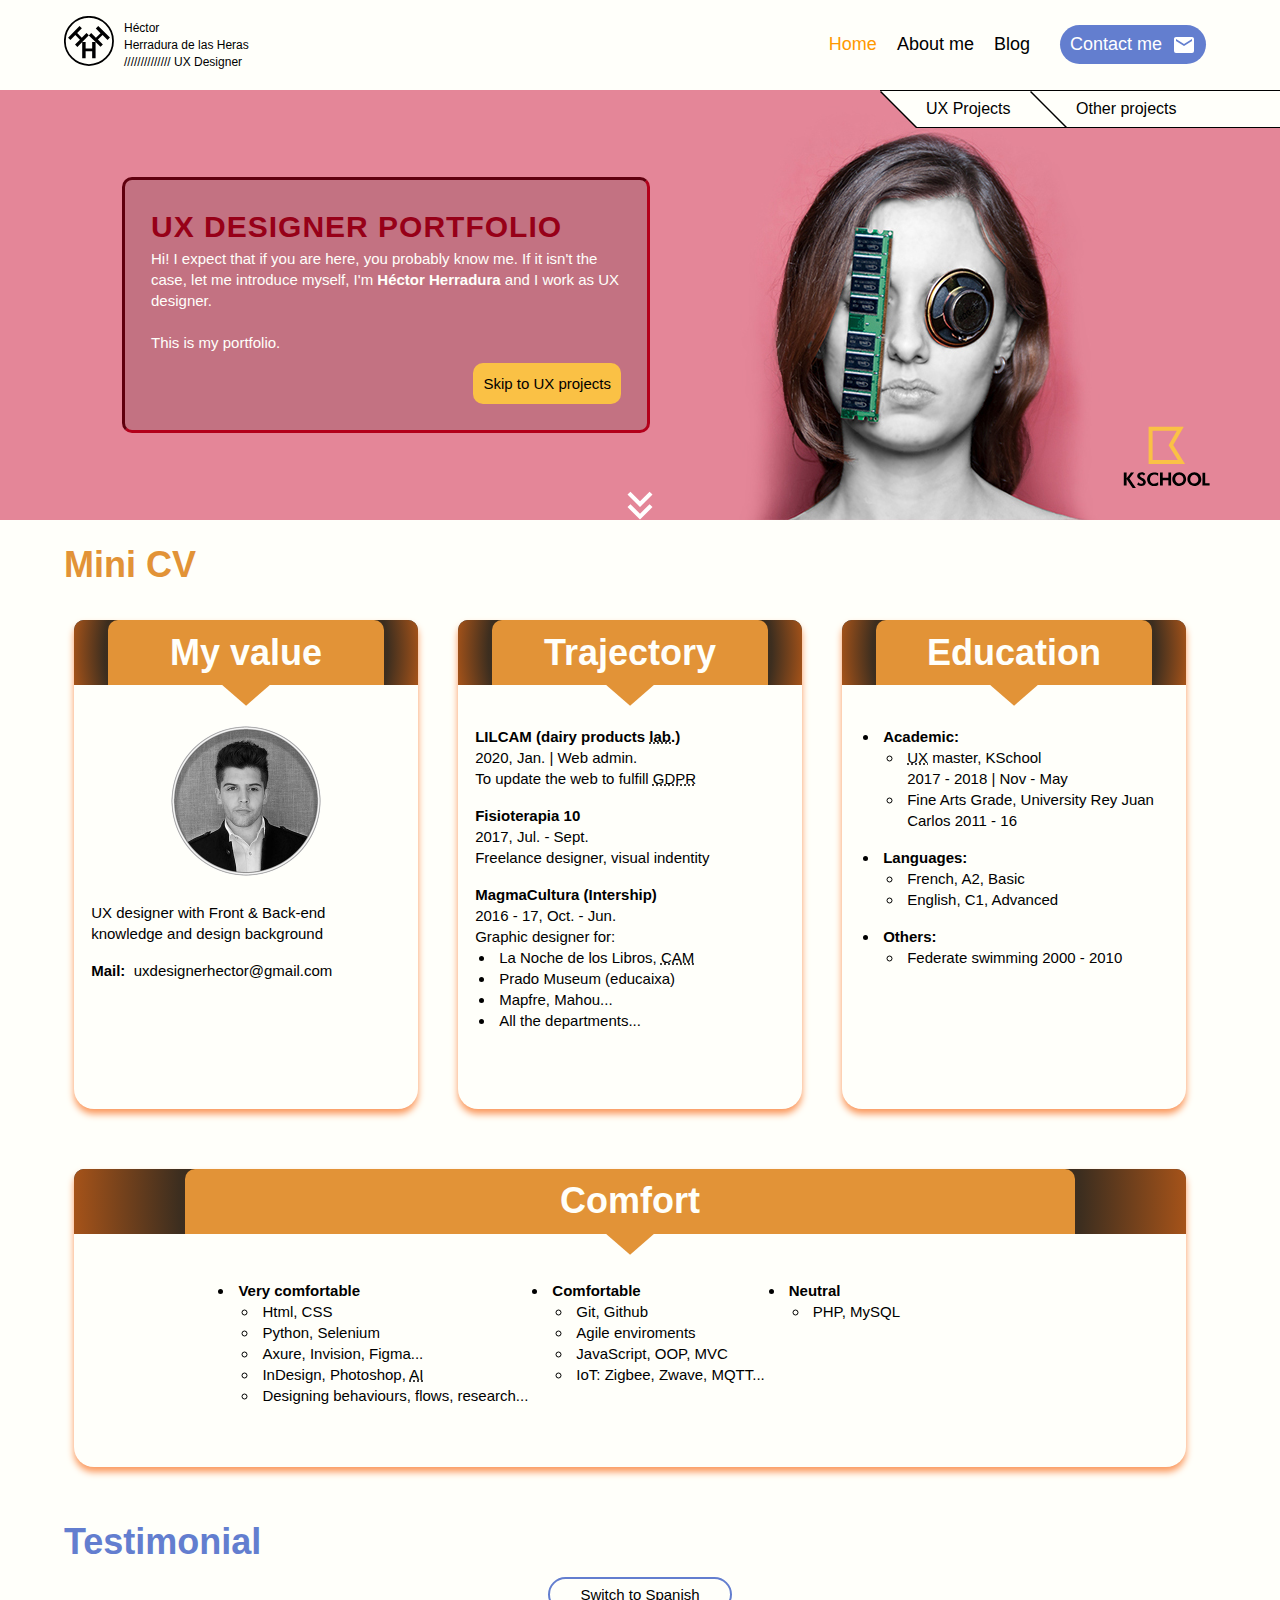
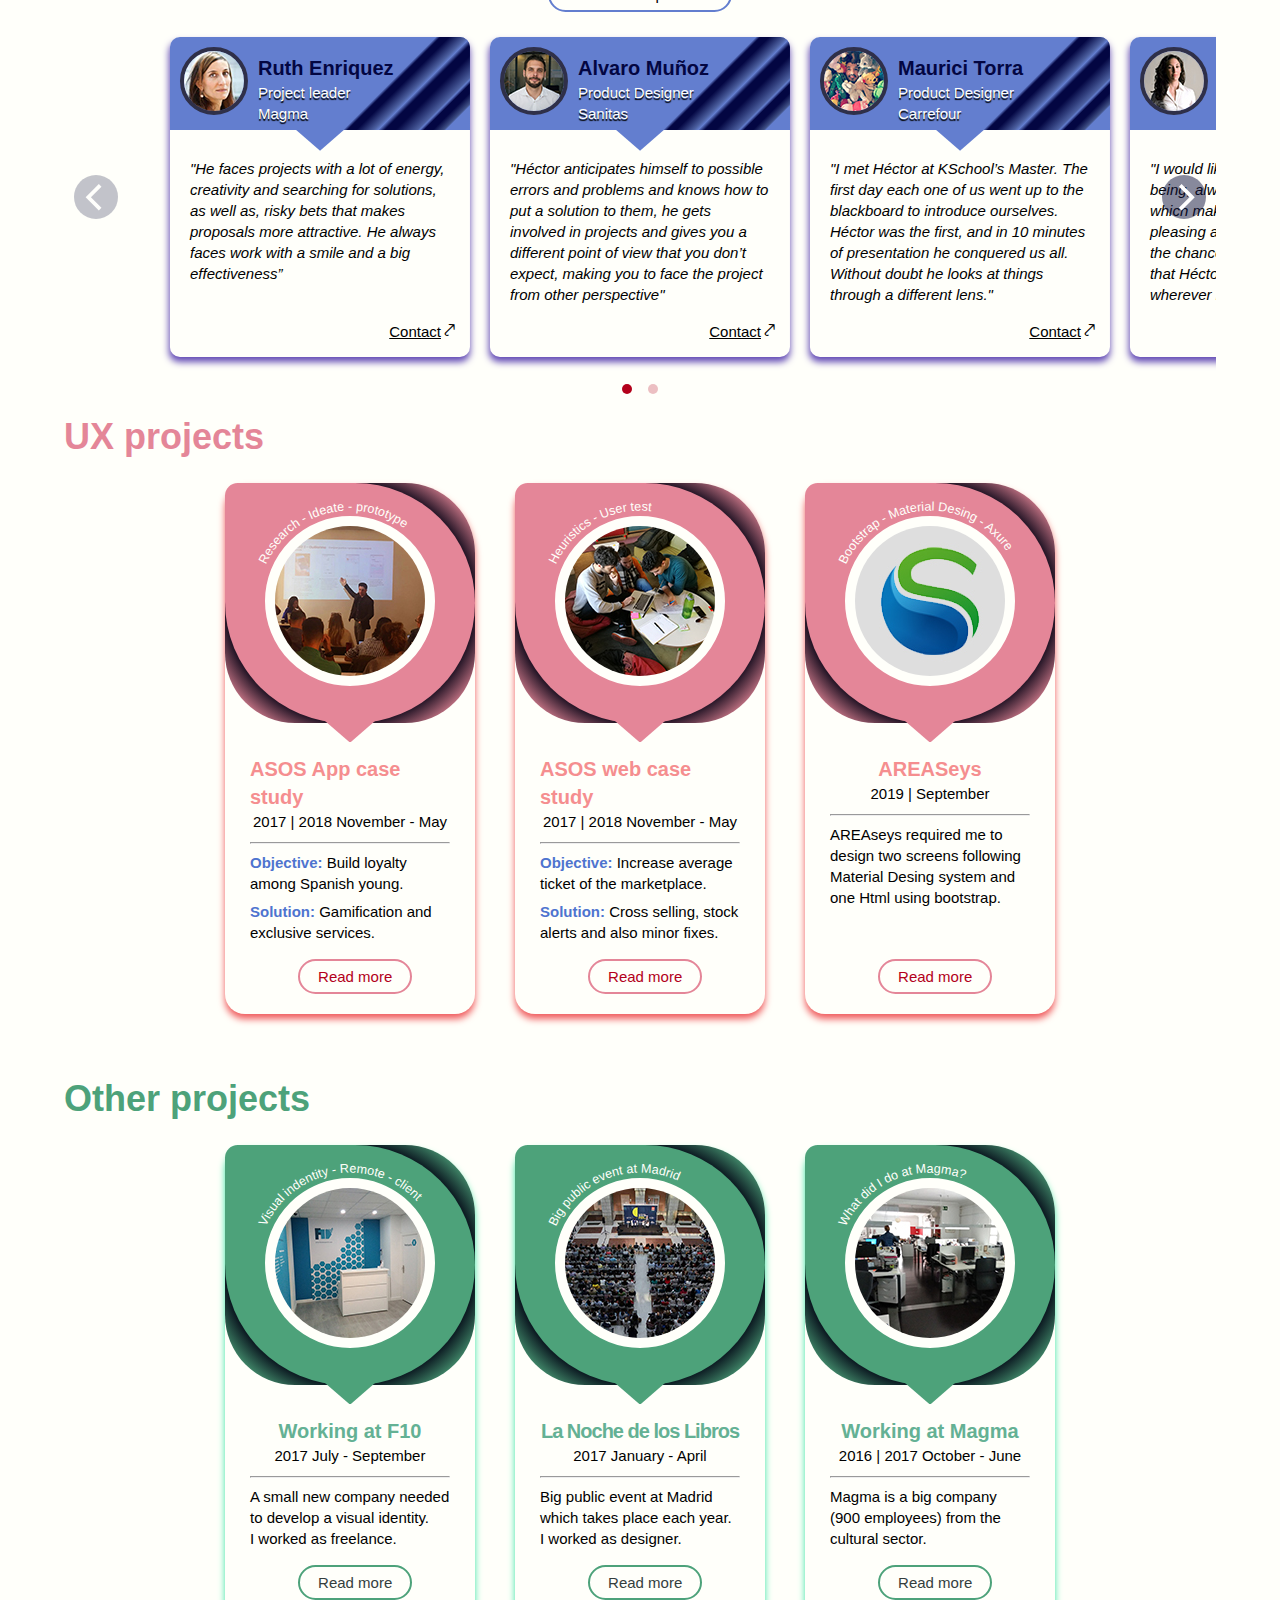
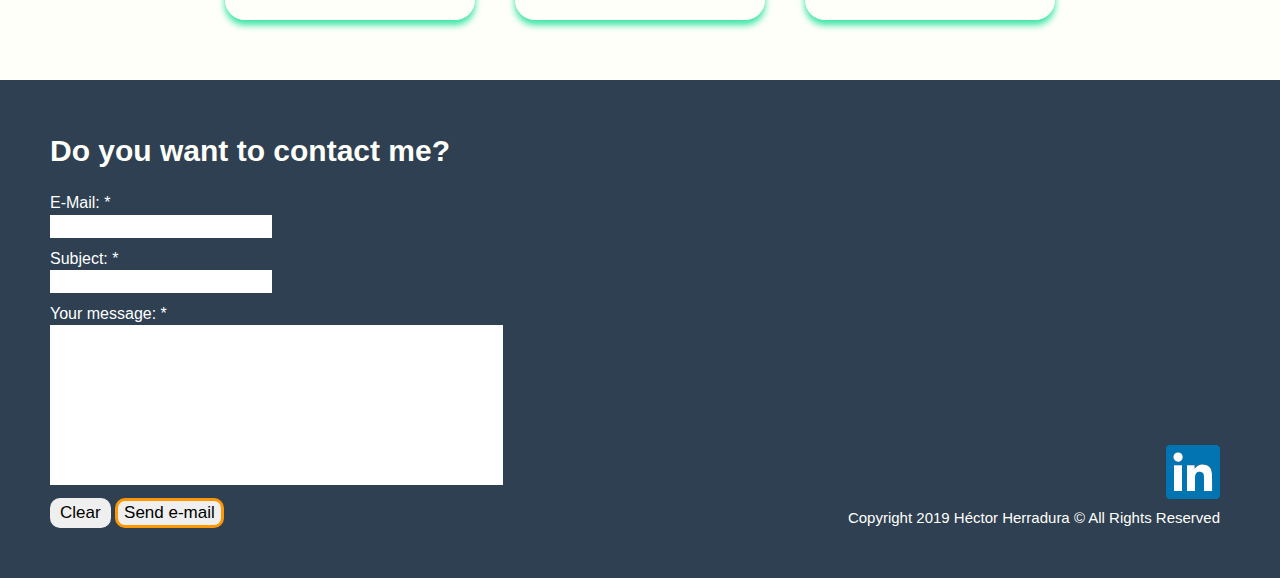
==== commit ccaf4c26: "Updated testimonials, added contact links, updated positions" ====
--- a/index.html
+++ b/index.html
@@ -111,7 +111,7 @@
 			<div class="appendice">
 				<ul class="special-ul">
 					<div class="fix-color"></div>
-						<div class="fix-color"></div>
+					<div class="fix-color"></div>
 					<li>UX Projects</li>
 					<ul class="hidden-ul">
 						<li class="main-nav-menu__level-2-sub-menu-li special-li">
@@ -150,7 +150,7 @@
 						<li class="main-nav-menu__level-2-sub-menu-li special-li">
 							<a href="working_at_magma.html">Working at Magma</a>
 						</li>
-				</ul>
+					</ul>
 			</div>
 		</div>
 
@@ -288,11 +288,11 @@
 						<p>2020, Jan. | <em>Web admin.</em></p>
 						<p>To update the web to fulfill <abbr title="General Data Protection Regulation">GDPR</abbr></p>
 						<br>
-							<p><b>Fisioterapia 10</b></p>
+						<p><b>Fisioterapia 10</b></p>
 						<p>2017, Jul. - Sept. </p>
 						<p><em>Freelance designer</em>, visual indentity</p>
 						<br>
-							<p><b>MagmaCultura (Intership)</b></p>
+						<p><b>MagmaCultura (Intership)</b></p>
 						<p>2016 - 17, Oct. - Jun.</p>
 						<p><em>Graphic designer </em>for:</p>
 						<ul>
@@ -382,14 +382,16 @@
 									<li>InDesign, Photoshop, <abbr title="Adobe Illustrator">AI</abbr> </li>
 									<li>Designing behaviours, flows, research...</li>
 								</ul>
-							<br><li><b>Comfortable</b>
+								<br>
+							<li><b>Comfortable</b>
 								<ul>
 									<li>Git, Github</li>
 									<li>Agile enviroments</li>
 									<li>JavaScript, OOP, MVC</li>
 									<li>IoT: Zigbee, Zwave, MQTT...</li>
 								</ul>
-							<br><li><b>Neutral</b>
+								<br>
+							<li><b>Neutral</b>
 								<ul>
 									<li>PHP, MySQL</li>
 								</ul>
@@ -441,6 +443,9 @@
 						as well as, risky bets that makes proposals more attractive. He always faces work with a smile
 						and a big effectiveness”</p>
 				</div>
+				<div class="testimonial-contact-container">
+					<a class="testimonial-contact-anchor" href="https://www.linkedin.com/in/ruthenriquezllorente/" target="_blank">Contact</a>
+				</div>
 			</div>
 			<div class="testimonial">
 				<div class="testimonial-header-container">
@@ -448,7 +453,7 @@
 					<img class="testimonial-header-container__img" alt="Alvaro" src="img/test_alvaro.jpg">
 					<div class="testimonial-header-container__text">
 						<h3 class="testimonial-header-container__text-name">Alvaro Muñoz</h3>
-						<p class="testimonial-header-container__text-job-position">UX/UI Designer</p>
+						<p class="testimonial-header-container__text-job-position">Product Designer</p>
 						<p class="testimonial-header-container__text-job-position">Sanitas</p>
 					</div>
 				</div>
@@ -467,6 +472,9 @@
 					<p id="testiAlvaro">"Héctor anticipates himself to possible errors and problems and knows how to put
 						a solution to them, he gets involved in projects and gives you a different point of view that
 						you don’t expect, making you to face the project from other perspective"</p>
+				</div>
+				<div class="testimonial-contact-container">
+					<a class="testimonial-contact-anchor" href="https://www.linkedin.com/in/amlomba/" target="_blank">Contact</a>
 				</div>
 			</div>
 			<div class="testimonial">
@@ -475,8 +483,8 @@
 					<img class="testimonial-header-container__img" alt="Maurici Torra" src="img/test_mauri.jpg">
 					<div class="testimonial-header-container__text">
 						<h3 class="testimonial-header-container__text-name">Maurici Torra</h3>
-						<p class="testimonial-header-container__text-job-position">UX designer</p>
-						<p class="testimonial-header-container__text-job-position">Flat 101</p>
+						<p class="testimonial-header-container__text-job-position">Product Designer</p>
+						<p class="testimonial-header-container__text-job-position">Carrefour</p>
 					</div>
 				</div>
 				<div class="testimonial-header-container__flex-container-arrow-down">
@@ -494,6 +502,9 @@
 					<p id="testiMauri">"I met Héctor at KSchool’s Master. The first day each one of us went up to the
 						blackboard to introduce ourselves. Héctor was the first, and in 10 minutes of presentation he
 						conquered us all. Without doubt he looks at things through a different lens."</p>
+				</div>
+				<div class="testimonial-contact-container">
+					<a class="testimonial-contact-anchor" href="https://www.linkedin.com/in/mauritorra/" target="_blank">Contact</a>
 				</div>
 			</div>
 			<div class="testimonial">
@@ -502,8 +513,8 @@
 					<img class="testimonial-header-container__img" alt="Analia Blanco" src="img/test_analia.jpg">
 					<div class="testimonial-header-container__text">
 						<h3 class="testimonial-header-container__text-name">Analia Blanco</h3>
-						<p class="testimonial-header-container__text-job-position">UX Designer</p>
-						<p class="testimonial-header-container__text-job-position">BBVA</p>
+						<p class="testimonial-header-container__text-job-position">UX Phygital</p>
+						<p class="testimonial-header-container__text-job-position">Leroy Merlin</p>
 					</div>
 				</div>
 				<div class="testimonial-header-container__flex-container-arrow-down">
@@ -521,6 +532,9 @@
 					<p id="testiAnalia">"I would like to highlight also his way of being, always gentle and with a
 						smile, which makes the work team more pleasing and easy. Anyone that have the chance to know him
 						will realise that Héctor always leaves a trace wherever he goes."</p>
+				</div>
+				<div class="testimonial-contact-container">
+					<a class="testimonial-contact-anchor" href="https://www.linkedin.com/in/anal%C3%ADablanco/" target="_blank">Contact</a>
 				</div>
 			</div>
 			<div class="testimonial">
@@ -529,9 +543,9 @@
 					<img class="testimonial-header-container__img" alt="Nuria" src="img/test_nuria.jpg">
 					<div class="testimonial-header-container__text">
 						<h3 class="testimonial-header-container__text-name">Nuria Sastre</h3>
-						<p class="testimonial-header-container__text-job-position">Innovation <span
-								class="testimonial-text-fix-350">Powerhouse</span></p>
-						<p class="testimonial-header-container__text-job-position">Altran</p>
+						<p class="testimonial-header-container__text-job-position">Innovation Consultant <span
+								class="testimonial-text-fix-350"></span></p>
+						<p class="testimonial-header-container__text-job-position">Frog</p>
 					</div>
 				</div>
 				<div class="testimonial-header-container__flex-container-arrow-down">
@@ -549,6 +563,9 @@
 					<p id="testiNuria">"I value positively his maturity, his know how to behave, his curiosity to learn
 						and his culture, that it is above from the average of his generation. In addition, Héctor, has a
 						keen sense of humour which makes coexistence with him very pleasant"</p>
+				</div>
+				<div class="testimonial-contact-container">
+					<a class="testimonial-contact-anchor" href="https://www.linkedin.com/in/nuriasastre/" target="_blank">Contact</a>
 				</div>
 			</div>
 		</div>
--- a/main.css
+++ b/main.css
@@ -31,8 +31,6 @@
     --main-a-color: black;
     --main-a-color--hover: #b3001b;
     --main-a-outside-color: #ff9800;
-    --h3-main-color: #3a3a3a;
-    /*    --h3-main-color:#7c7c7c; */
     --submenu-anchor-color: white;
     --project-card-tittle-color--green: #64b194;
     --project-card-tittle-color--pink: #f58e8f;
@@ -138,7 +136,7 @@
     font-size: 20px;
     font-style: normal;
     font-weight: 700;
-    color: var(--h3-main-color);
+    color: var(--main-txt-color);
 }
 
 .section-title__title {
@@ -601,6 +599,9 @@
     margin-left: 25px;
     list-style-type: circle;
 }
+.special-li a {
+    margin-left: 3px;
+}
 
 .li--current-page {
     color: #ff9800;
@@ -608,6 +609,20 @@
 
 .li--current-page>a {
     color: #ff9800;
+}
+
+.li--visited::marker{
+    content: "\2714 ";
+}
+
+.li--visited-not-moz{
+    list-style-type: none;
+    margin-left: 5px;
+}
+
+
+.li--visited-not-moz::before{
+    content: "\2714 "
 }
 
 .appendice:hover .hidden-ul {
@@ -1019,7 +1034,7 @@
 
 .testimonial {
     width: 300px;
-    min-height: 305px;
+    min-height: 320px;
     margin: 15px 10px;
     font-size: 15px;
     box-shadow: 0px 5px 7px #6149b4;
@@ -1146,6 +1161,35 @@
     }
 }
 
+.testimonial-contact-container {
+	display: flex;
+	align-content: flex-end;
+    justify-content: right;
+    position: absolute;
+    width: 100%;
+    bottom: 0;
+
+}
+
+.testimonial-contact-anchor{
+    padding-right: 15px;
+    padding-bottom: 17px;
+    font-size: 15px;
+    cursor: pointer;
+    display: inline-block;
+    color: var(--main-txt-color);
+}
+
+.testimonial-contact-anchor:hover{
+    color: var(--main-a-outside-color);
+}
+
+.testimonial-contact-anchor::after{
+    content: "⤤";
+    display: inline-block;
+    margin-left: 3px;
+    font-size: 20px
+}
 /* UX PROJECTS */
 .project-cards-flex-container {
     display: flex;
@@ -1227,6 +1271,35 @@
     background: radial-gradient(ellipse at center, rgba(228,134,151,1) 0%, rgba(228,134,151,1) 65%, rgba(64,0,17,1) 68%, rgba(240,93,94,1) 87%, rgba(0,0,17,1) 91%, rgba(0,0,17,1) 100%);
     filter: progid:DXImageTransform.Microsoft.gradient( startColorstr='#e48697', endColorstr='#000011', GradientType=1 );
 }
+
+@keyframes pulse-link {
+    0%{
+
+        transform: scale(1.0);
+        ;}
+    50%{
+        color: var(--main-a-outside-color);
+        transform: scale(1.02); }
+    100%{
+        transform: scale(1.0);
+        ;}
+}
+
+.project-card-container:hover .project-card__body-text-title h3{
+    animation-name: pulse-link;
+    animation-duration: 0.8s;
+}
+
+.project-card-container:hover .project-card__button-card p{
+    transition: ease-in-out;
+    animation-name: pulse-link;
+    animation-duration: 0.8s;
+}
+
+.project-card-container:hover .project-card__body-text-title--no-active h3, .project-card-container:hover .project-card__button-card--no-active p {
+    animation: none;
+}
+
 
 /* _____________________________________________________ */
 @media (max-width:1035px) and (min-width:550px) {
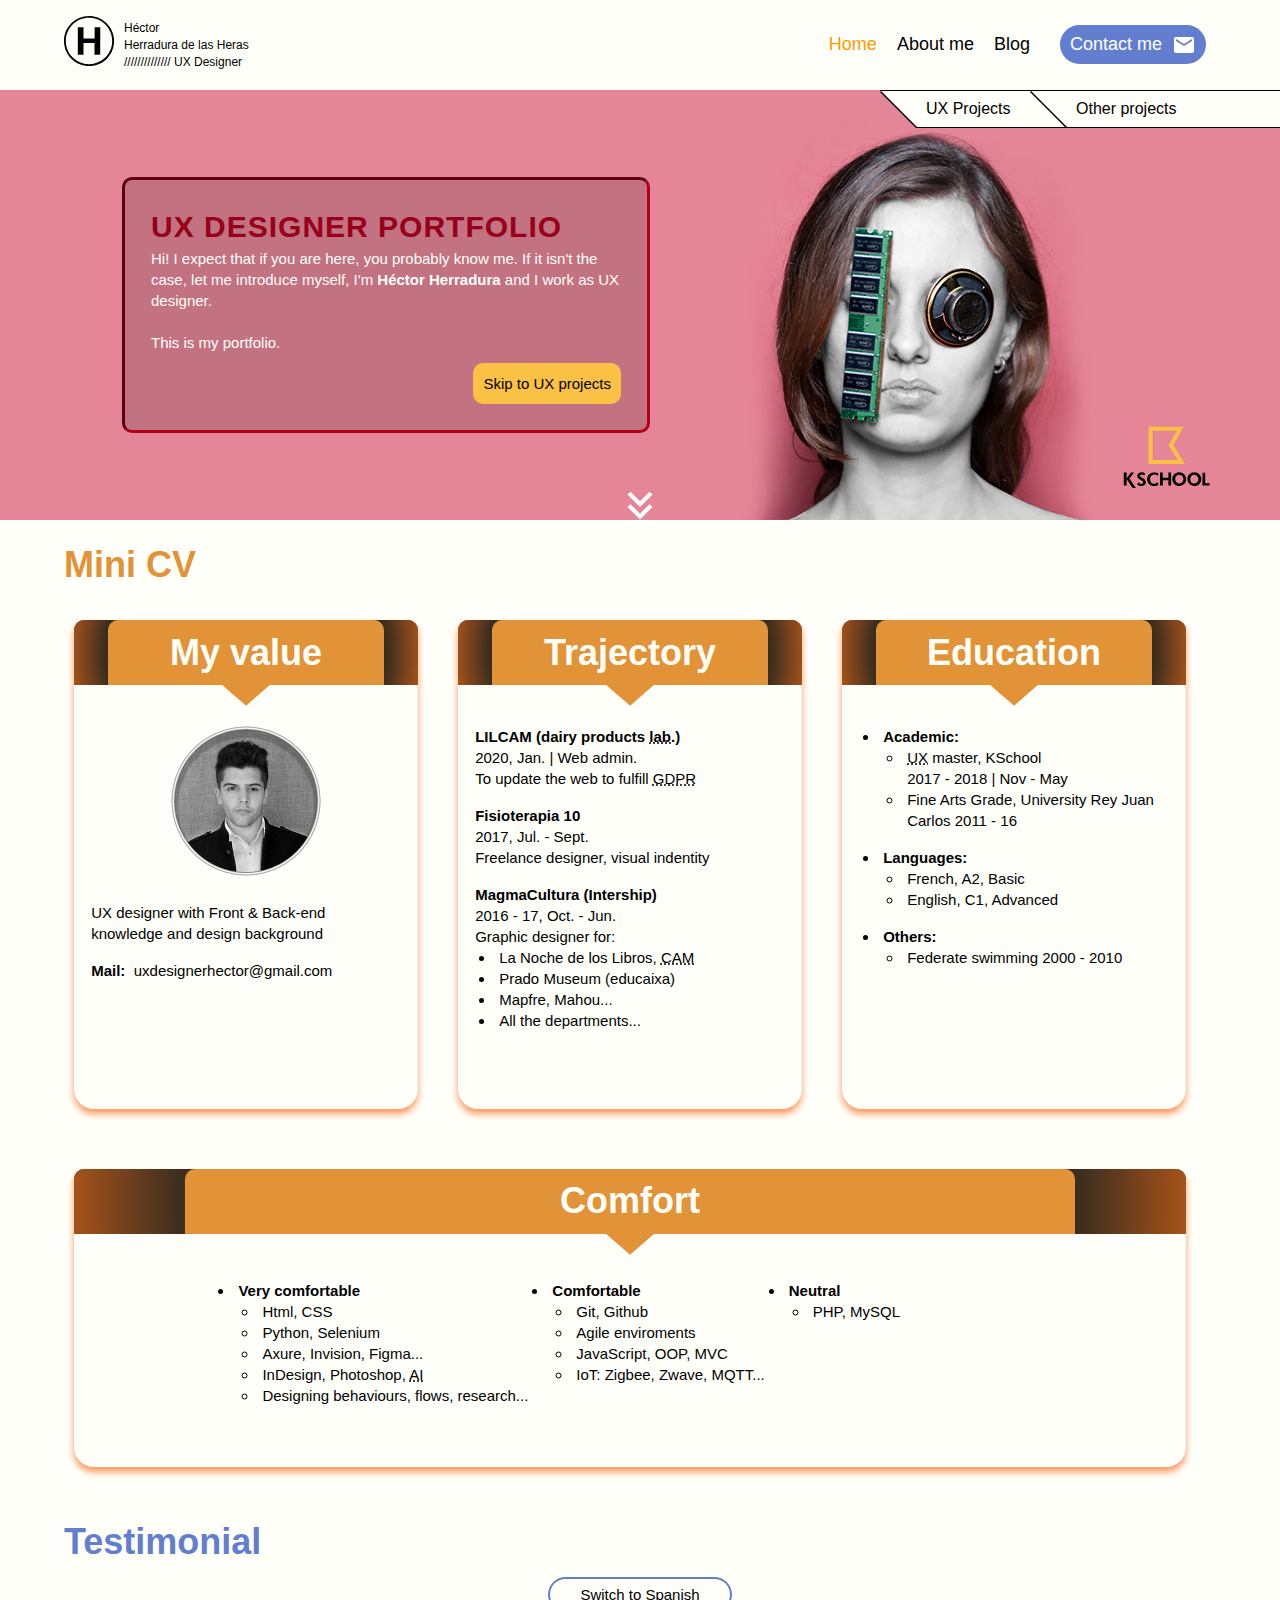
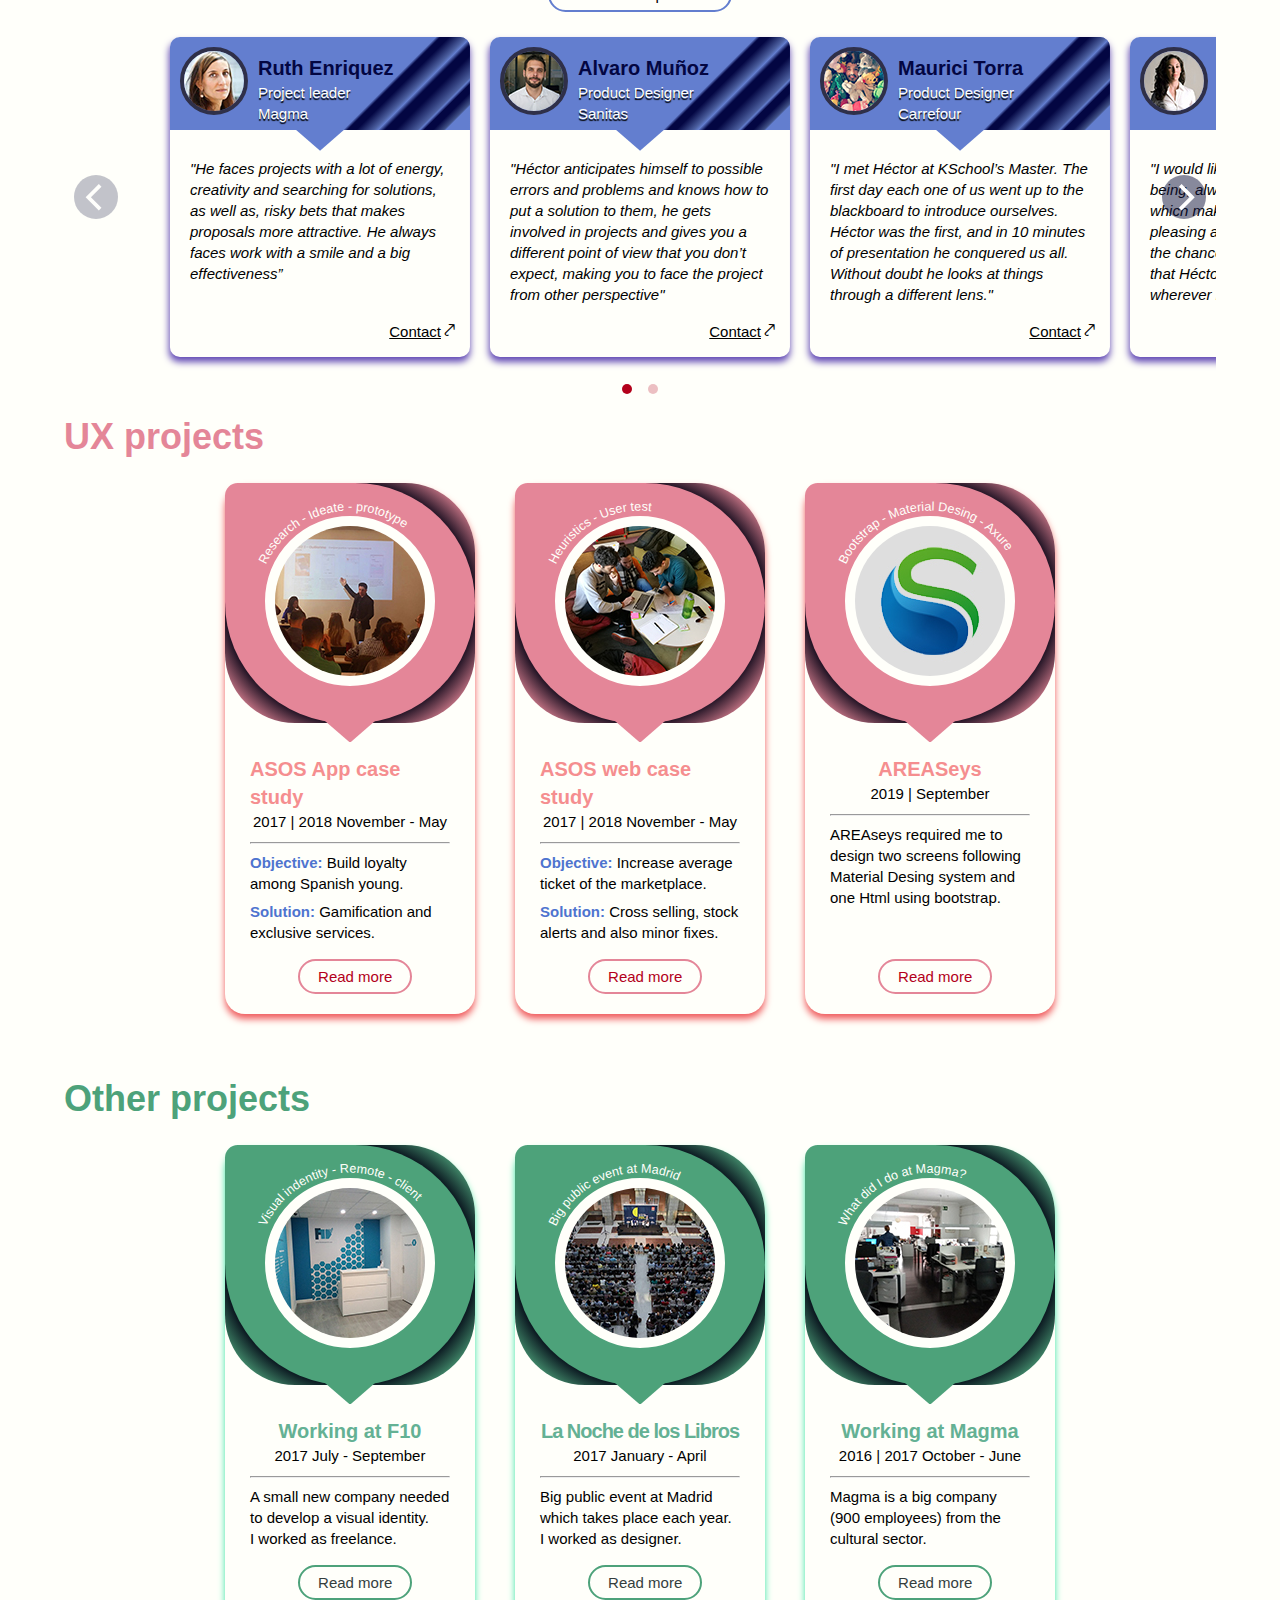
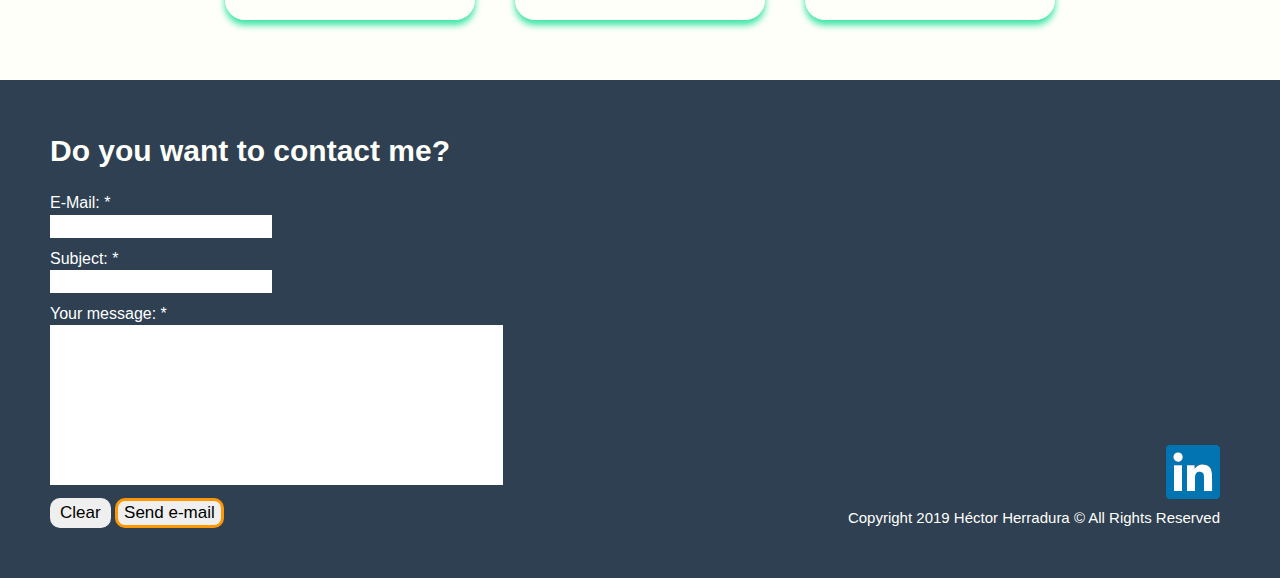
==== commit 12b761a8: "Updated Logo" ====
--- a/index.html
+++ b/index.html
@@ -41,26 +41,18 @@
 		<div class="main-nav-logo-flex-container">
 			<a href="https://uxdesignerhector.github.io/portfolio/">
 				<div class="main-nav-logo__icon-container">
-					<svg class="main-nav-logo__icon-svg" version="1.1" viewbox="0 0 46.7 46.7" x="0px"
-						xmlns="http://www.w3.org/2000/svg" y="0px">
-						<g>
-							<g>
-								<path d="M29.5,39.5h-3.2v-6.6h-6.1v6.6h-3.2V24.2h3.2v6.2h6.1v-6.2h3.2V39.5z"></path>
-							</g>
-							<g>
-								<path
-									d="M42.9,20.1l-2.2,2.2L36,17.7l-4.3,4.3l4.6,4.6l-2.2,2.2L23.2,18.1l2.2-2.2l4.4,4.4l4.3-4.3l-4.4-4.4L32,9.3L42.9,20.1z">
-								</path>
-							</g>
-							<g>
-								<path
-									d="M12.5,28.9l-2.2-2.2l4.6-4.6l-4.3-4.3l-4.6,4.6l-2.2-2.2L14.5,9.3l2.2,2.2l-4.4,4.4l4.3,4.3l4.4-4.4l2.2,2.2L12.5,28.9z">
-								</path>
-							</g>
-							<circle cx="23.3" cy="23.3" fill="none" r="22.5" stroke="#000000" stroke-miterlimit="10"
-								stroke-width="1.6598"></circle>
-						</g>
-					</svg>
+					<svg class="main-nav-logo__icon-svg" version="1.1" id="Capa_1" xmlns="http://www.w3.org/2000/svg" xmlns:xlink="http://www.w3.org/1999/xlink" x="0px" y="0px"
+					viewBox="0 0 46.7 46.7" style="enable-background:new 0 0 46.7 46.7;" xml:space="preserve">
+			   <g>
+				   <g>
+					   <path d="M33.8,36.2h-5.3v-11H18.2v11h-5.3V10.5h5.3v10.4h10.4V10.5h5.3L33.8,36.2L33.8,36.2z"/>
+				   </g>
+			   </g>
+			   <g>
+				   <path d="M23.4,1.7C35.3,1.7,45,11.4,45,23.4S35.3,45,23.4,45S1.7,35.3,1.7,23.4S11.4,1.7,23.4,1.7 M23.4,0C10.5,0,0,10.5,0,23.4
+					   s10.5,23.4,23.4,23.4s23.4-10.5,23.4-23.4S36.2,0,23.4,0L23.4,0z"/>
+			   </g>
+			   </svg>
 				</div>
 				<div class="main-nav-logo__text-container">
 					<p class="main-nav-logo__text-p">Héctor</p>
--- a/main.css
+++ b/main.css
@@ -1162,9 +1162,15 @@
 }
 
 .testimonial-contact-container {
-	display: flex;
-	align-content: flex-end;
-    justify-content: right;
+    
+    
+    display: -webkit-box;
+    display: -moz-box;
+    display: -ms-flexbox;
+    align-content: flex-end;
+    -webkit-box-pack: end;
+    -moz-box-pack: end;
+    -ms-flex-pack: end;
     position: absolute;
     width: 100%;
     bottom: 0;
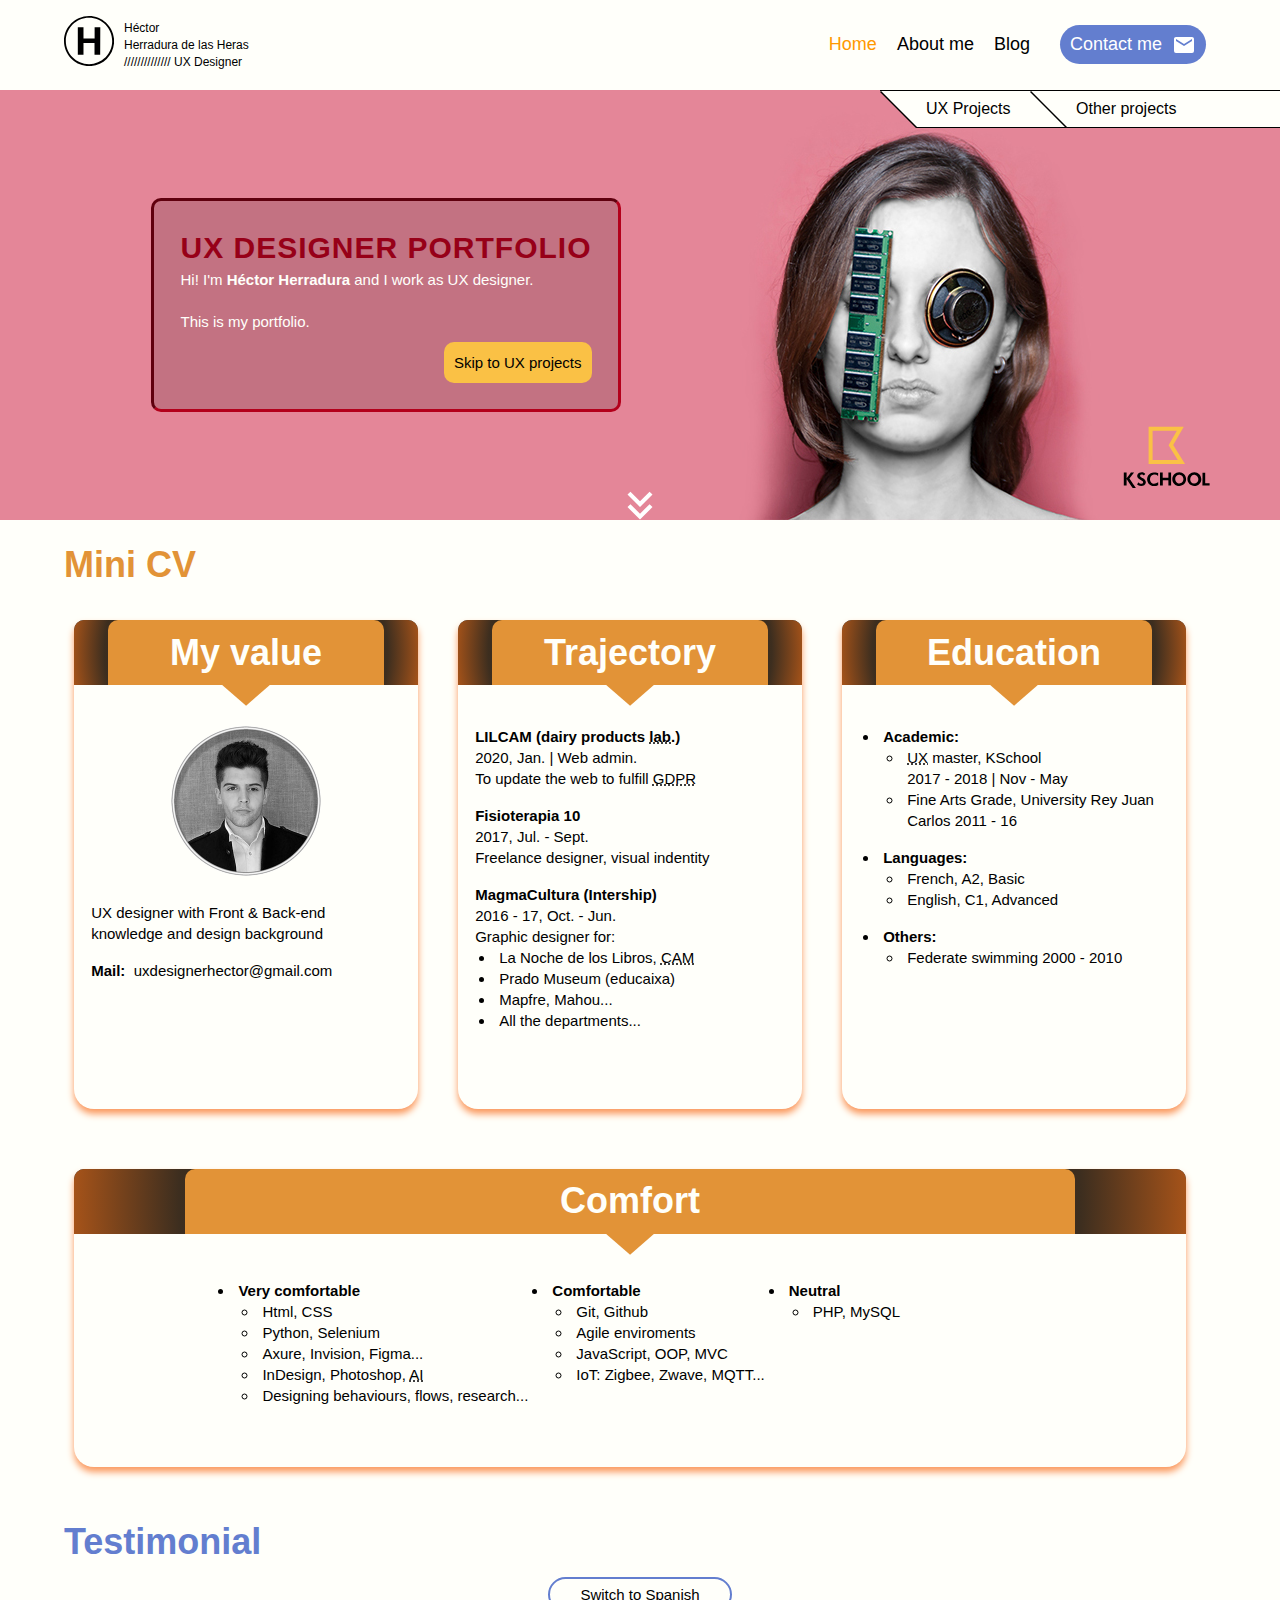
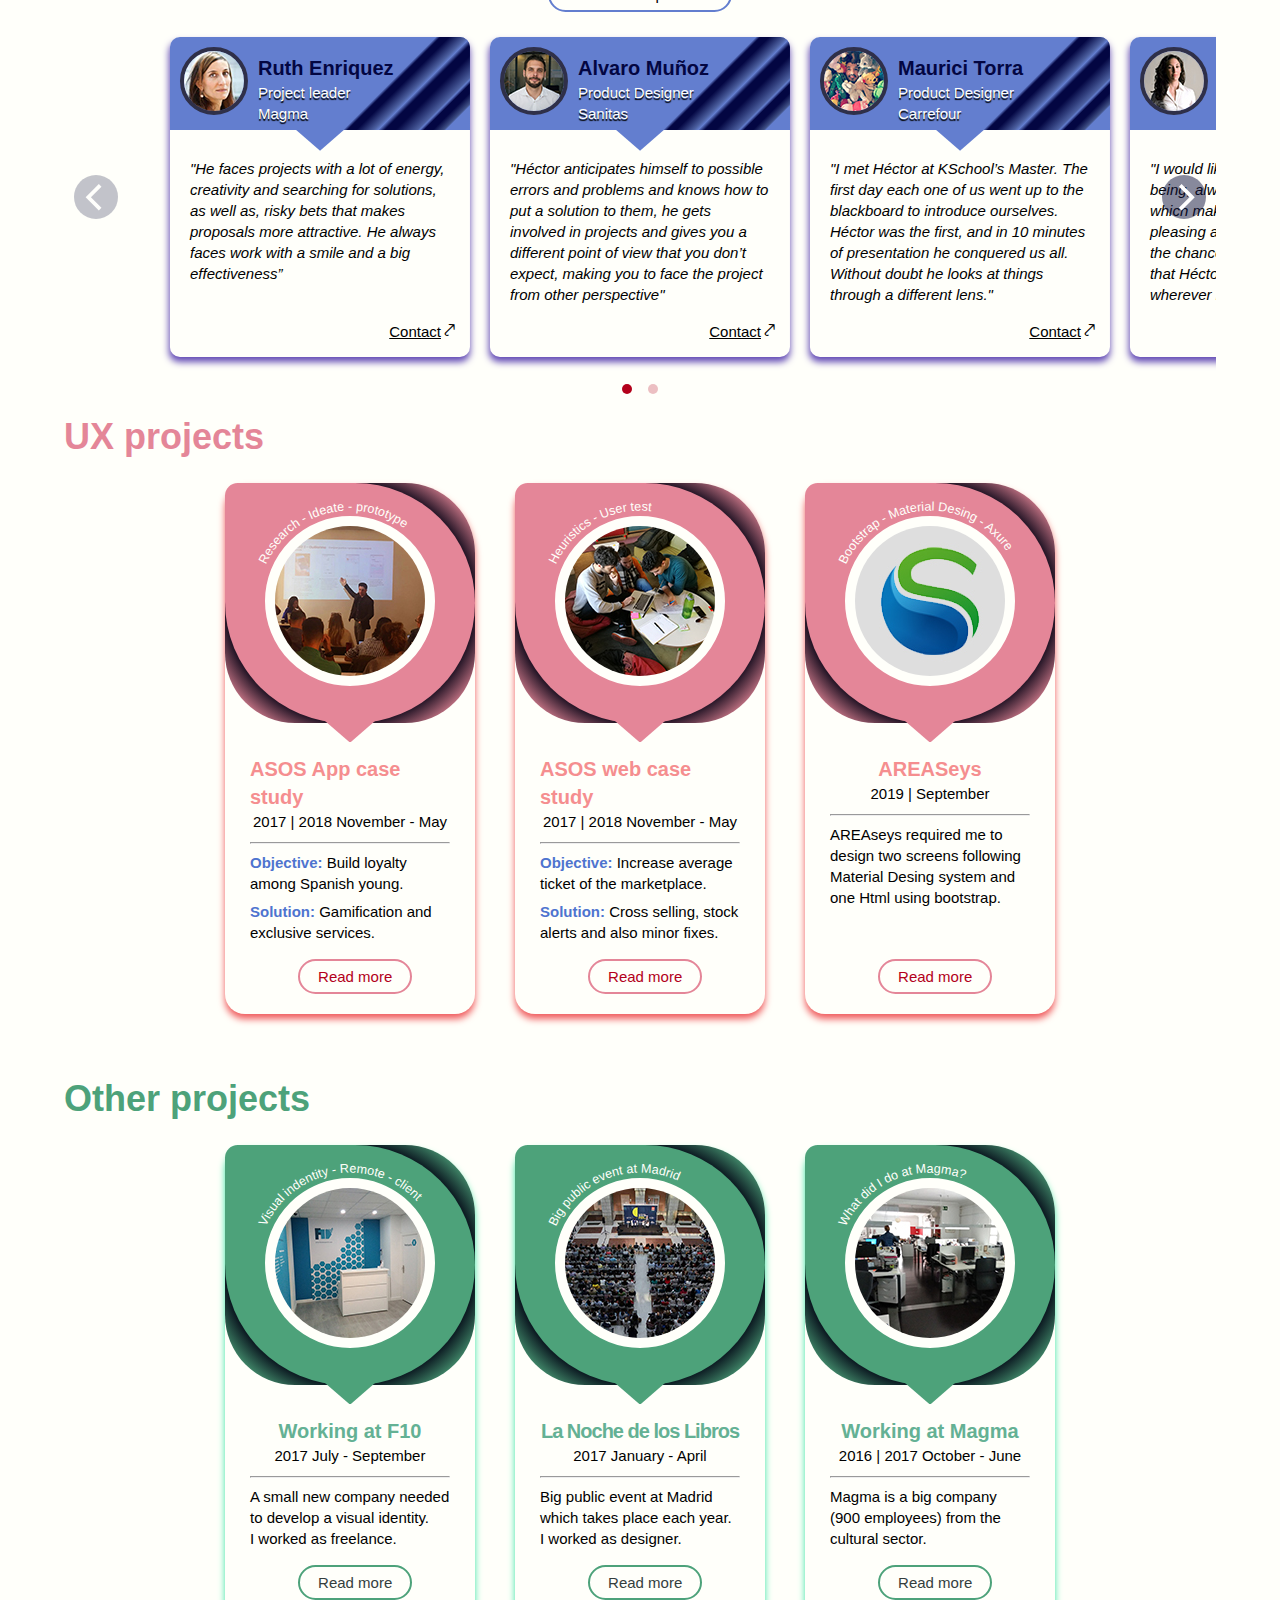
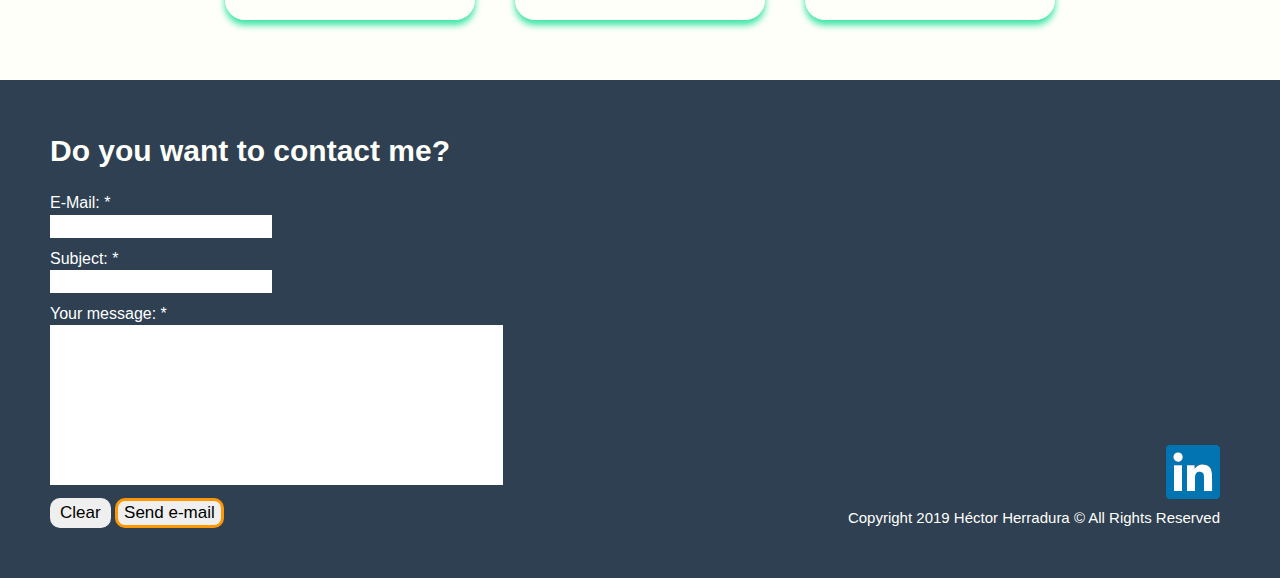
==== commit 8110bd97: "Deleted verbose lines" ====
--- a/index.html
+++ b/index.html
@@ -120,8 +120,6 @@
 		</div>
 
 		<div class="angle-wraper angle-wraper-2" id="menuProjects">
-
-
 			<div>
 				<svg class="decorative-angle" xmlns="http://www.w3.org/2000/svg" viewBox="0 0 25 25">
 					<polygon class="cls-1" points="26 26 0 0 26 0 28 0 28 26 26 26" />
@@ -154,8 +152,7 @@
 			<div class="main-header-flex-container-left-div">
 				<div class="main-header-flex-container-left-div-child-textbox">
 					<h1 class="main-header-flex-container-left-div-child__text-title">UX DESIGNER PORTFOLIO</h1>
-					<p class="main-header-flex-container-left-div-child__text-body">Hi! I expect that if you are here,
-						you probably know me. If it isn't the case, let me introduce myself, I'm <b>Héctor Herradura</b>
+					<p class="main-header-flex-container-left-div-child__text-body">Hi! I'm <b>Héctor Herradura</b>
 						and I work as UX designer.<br>
 						<br>
 						This is my portfolio.</p>
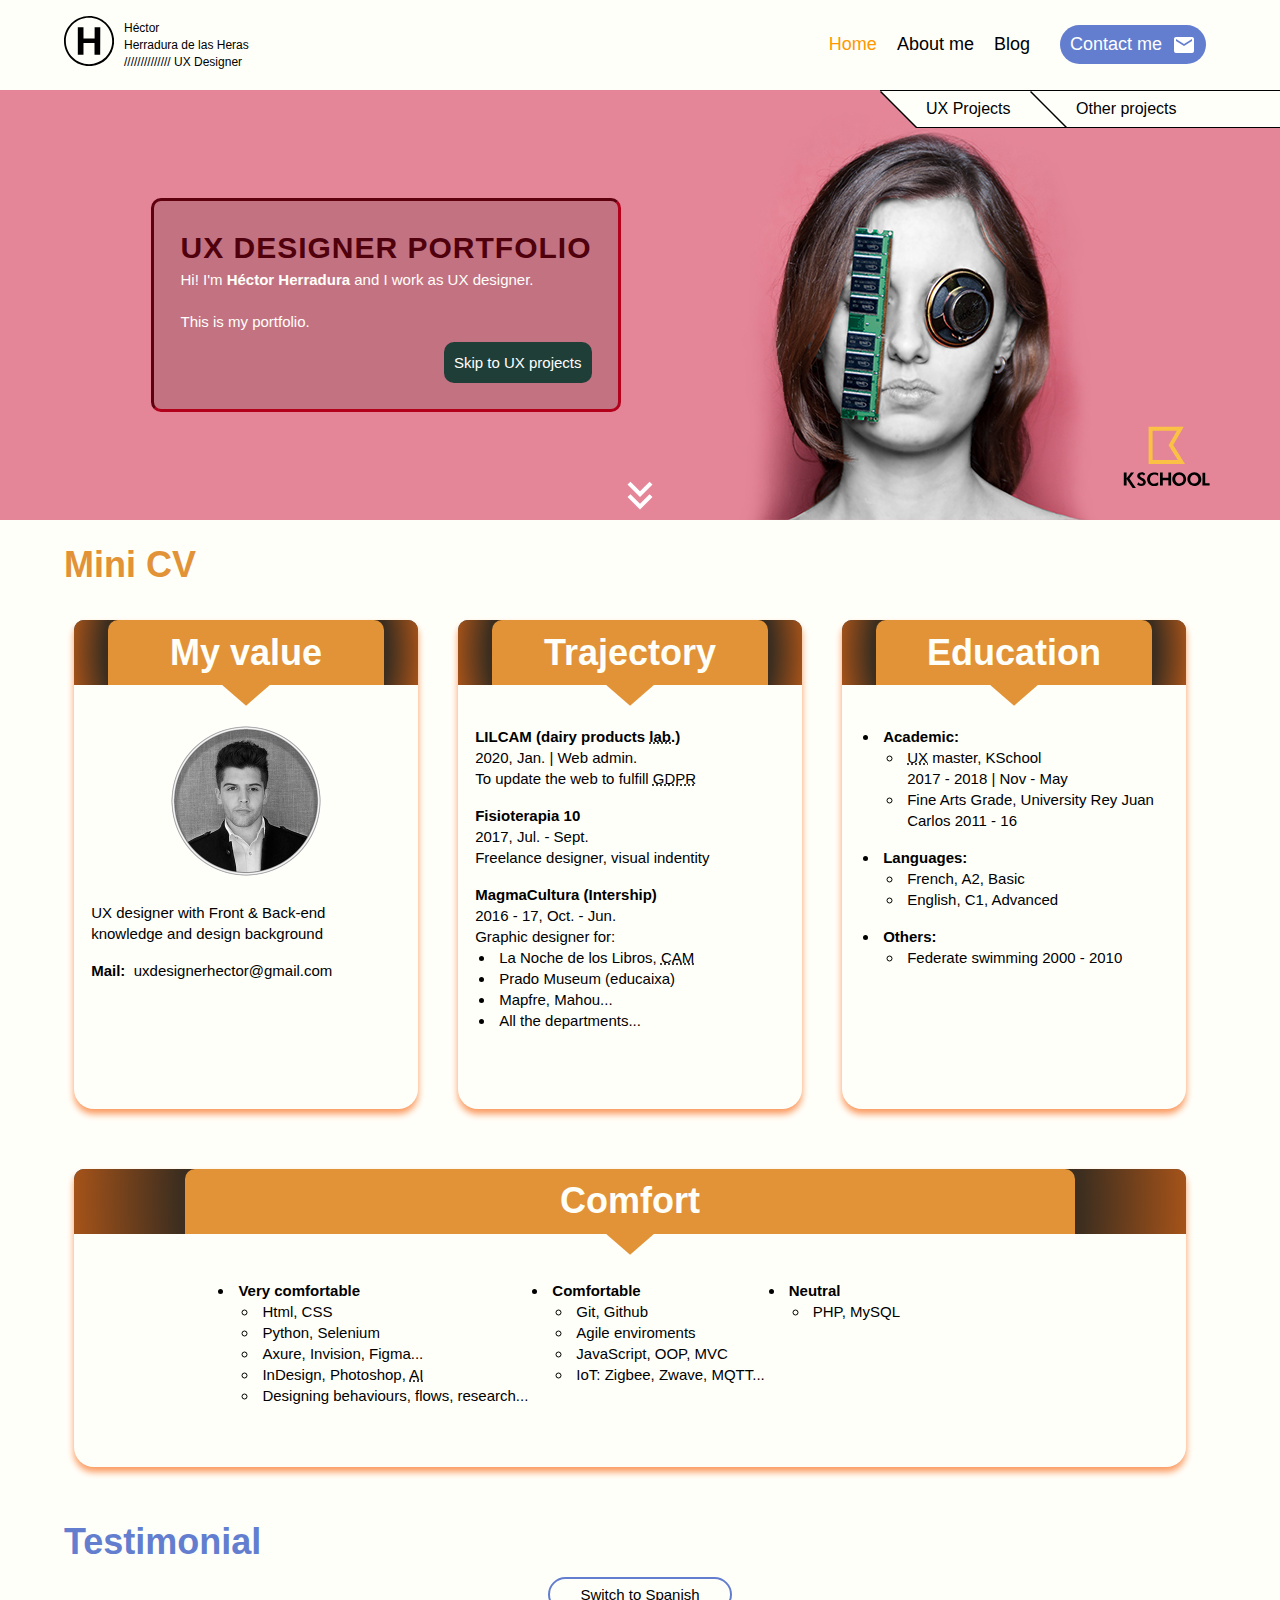
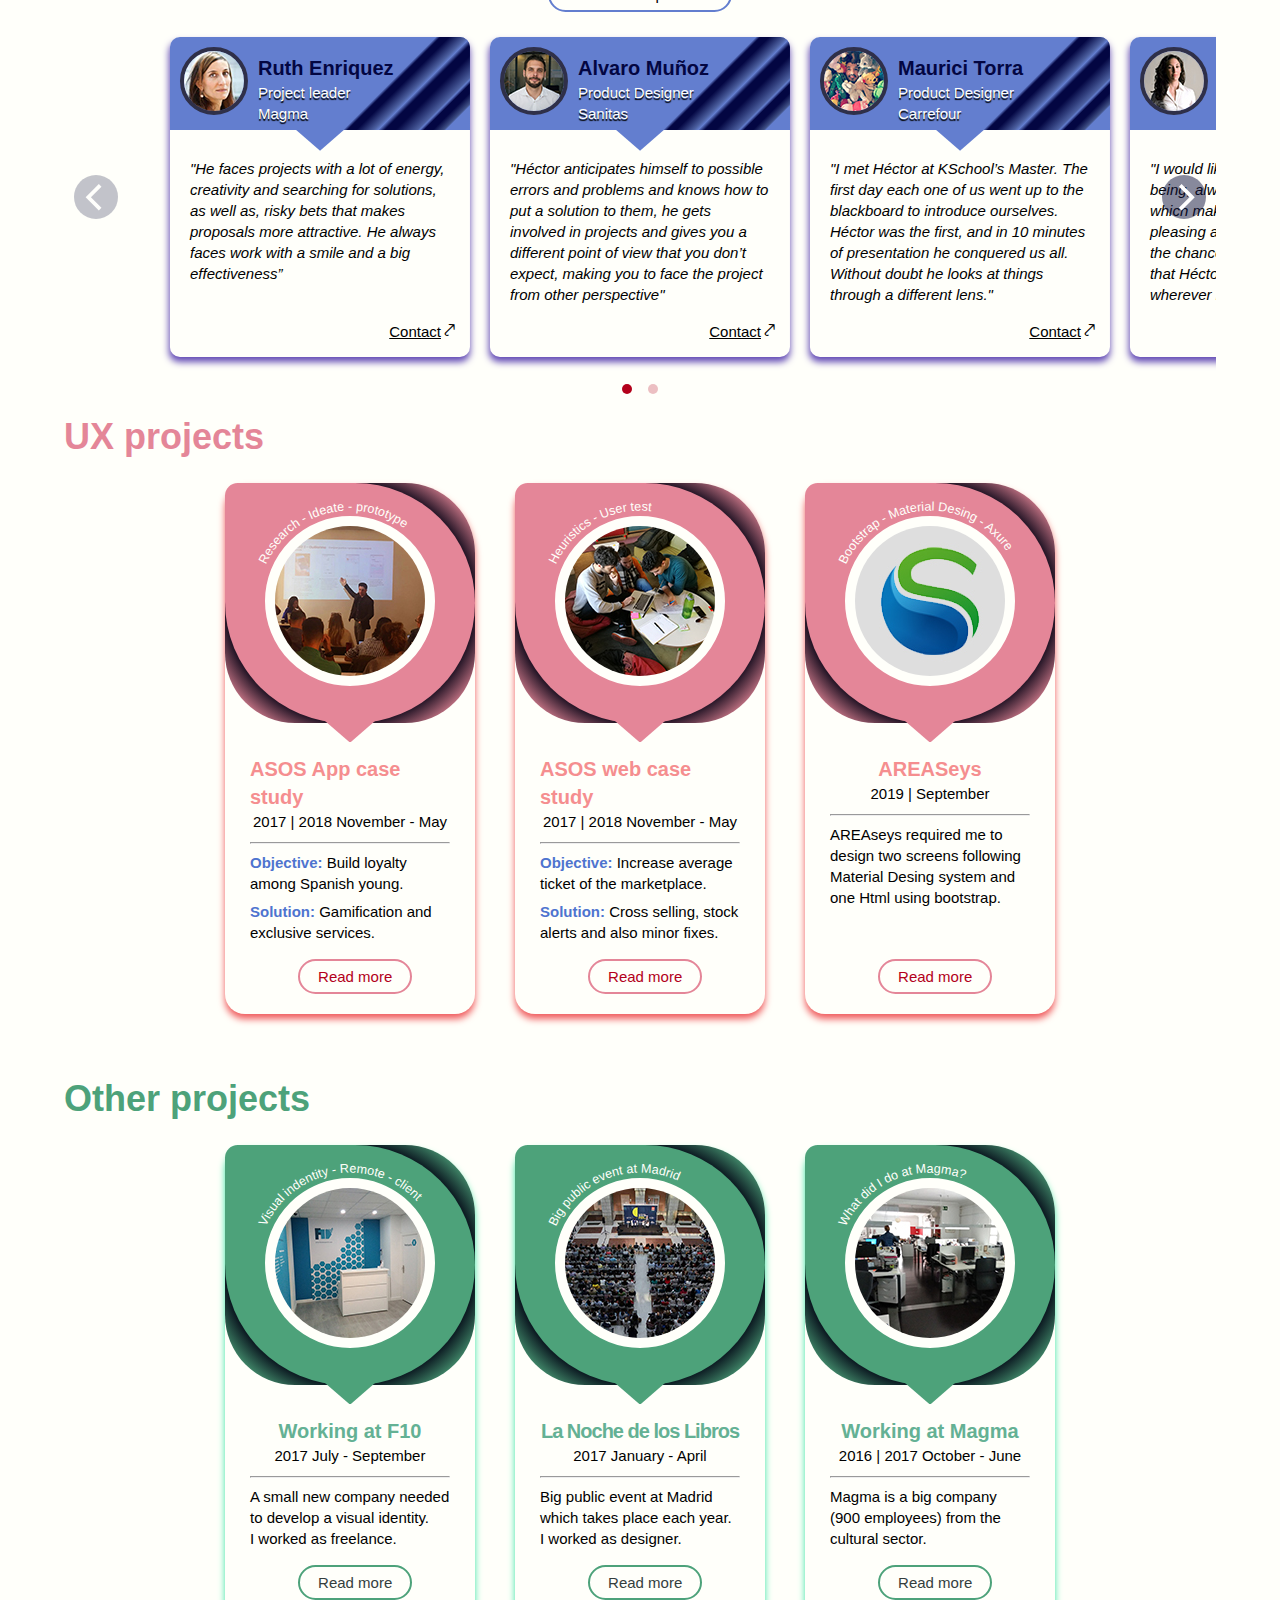
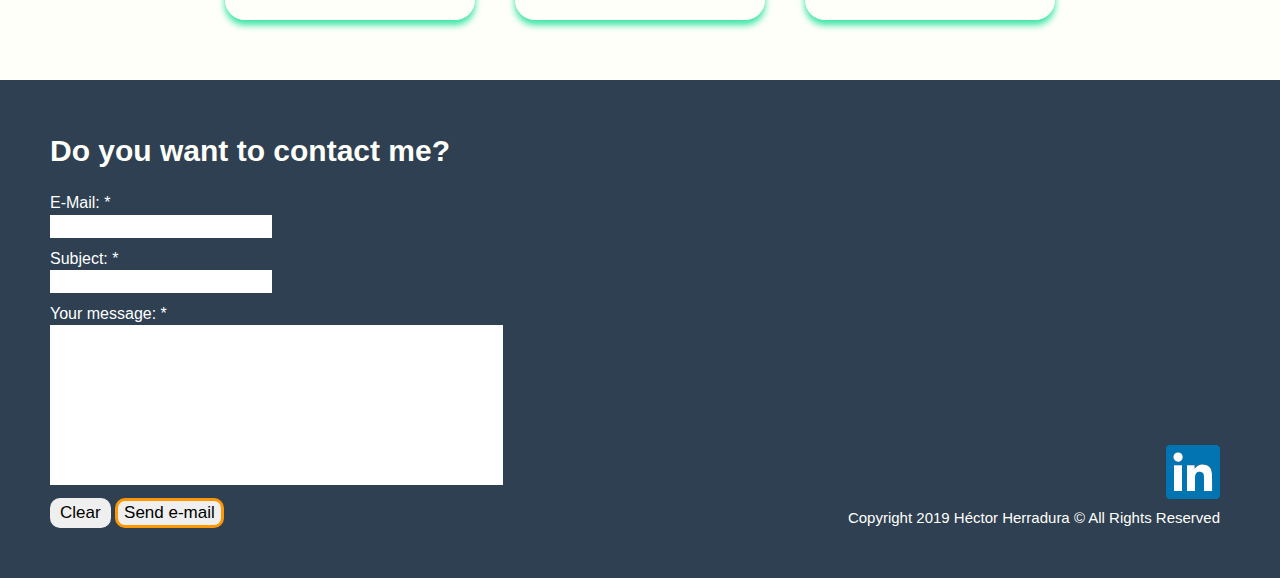
==== commit ac3cd1cd: "Fixed classes with bad BEM applied. Absolute buttons have been improved, more width, added box-shado" ====
--- a/index.html
+++ b/index.html
@@ -21,60 +21,66 @@
 </head>
 
 <body>
-	<button class="button-absolute" id="theme" onclick="theme.prepareButton()" title="Dark Mode" value="dark"><svg
-			id="light-dark-icon" style="width:24px;height:24px" viewBox="0 0 24 24">
-			<path fill="#000000"
-				d="M7.5,2C5.71,3.15 4.5,5.18 4.5,7.5C4.5,9.82 5.71,11.85 7.53,13C4.46,13 2,10.54 2,7.5A5.5,5.5 0 0,1 7.5,2M19.07,3.5L20.5,4.93L4.93,20.5L3.5,19.07L19.07,3.5M12.89,5.93L11.41,5L9.97,6L10.39,4.3L9,3.24L10.75,3.12L11.33,1.47L12,3.1L13.73,3.13L12.38,4.26L12.89,5.93M9.59,9.54L8.43,8.81L7.31,9.59L7.65,8.27L6.56,7.44L7.92,7.35L8.37,6.06L8.88,7.33L10.24,7.36L9.19,8.23L9.59,9.54M19,13.5A5.5,5.5 0 0,1 13.5,19C12.28,19 11.15,18.6 10.24,17.93L17.93,10.24C18.6,11.15 19,12.28 19,13.5M14.6,20.08L17.37,18.93L17.13,22.28L14.6,20.08M18.93,17.38L20.08,14.61L22.28,17.15L18.93,17.38M20.08,12.42L18.94,9.64L22.28,9.88L20.08,12.42M9.63,18.93L12.4,20.08L9.87,22.27L9.63,18.93Z" />
-		</svg></button> <button class="button-absolute" id="gototop" onclick="topFunction()" title="Go to top"><svg
-			style="width:24px;height:24px" viewbox="0 0 24 24">
-			<path d="M12,22A10,10 0 0,1 2,12A10,10 0 0,1 12,2A10,10 0 0,1 22,12A10,10 0 0,1 12,22M17,14L12,9L7,14H17Z"
-				fill="#000"></path>
-		</svg></button>
-	<a href="#contact">
-		<button class="button-absolute" id="contactButton" title="Goes to bottom and
-prepares you to write"><svg style="width:24px;height:24px" viewBox="0 0 24 24">
-				<path fill="#000000"
-					d="M20,8L12,13L4,8V6L12,11L20,6M20,4H4C2.89,4 2,4.89 2,6V18A2,2 0 0,0 4,20H20A2,2 0 0,0 22,18V6C22,4.89 21.1,4 20,4Z" />
-			</svg></button></a>
+	<div class="button-container">
+		<button class="button-container__button" id="theme" onclick="theme.prepareButton()" title="Dark Mode" value="dark">
+			<svg id="light-dark-icon" viewBox="0 0 24 24">
+				<path d="M7.5,2C5.71,3.15 4.5,5.18 4.5,7.5C4.5,9.82 5.71,11.85 7.53,13C4.46,13 2,10.54 2,7.5A5.5,5.5 0 0,1 7.5,2M19.07,3.5L20.5,4.93L4.93,20.5L3.5,19.07L19.07,3.5M12.89,5.93L11.41,5L9.97,6L10.39,4.3L9,3.24L10.75,3.12L11.33,1.47L12,3.1L13.73,3.13L12.38,4.26L12.89,5.93M9.59,9.54L8.43,8.81L7.31,9.59L7.65,8.27L6.56,7.44L7.92,7.35L8.37,6.06L8.88,7.33L10.24,7.36L9.19,8.23L9.59,9.54M19,13.5A5.5,5.5 0 0,1 13.5,19C12.28,19 11.15,18.6 10.24,17.93L17.93,10.24C18.6,11.15 19,12.28 19,13.5M14.6,20.08L17.37,18.93L17.13,22.28L14.6,20.08M18.93,17.38L20.08,14.61L22.28,17.15L18.93,17.38M20.08,12.42L18.94,9.64L22.28,9.88L20.08,12.42M9.63,18.93L12.4,20.08L9.87,22.27L9.63,18.93Z" />
+			</svg>
+		</button>
+		<button class="button-container__button" id="gototop" onclick="topFunction()" title="Go to top">
+			<svg viewbox="0 0 24 24">
+				<path d="M12,22A10,10 0 0,1 2,12A10,10 0 0,1 12,2A10,10 0 0,1 22,12A10,10 0 0,1 12,22M17,14L12,9L7,14H17Z">
+			</svg>
+		</button>
+		<button class="button-container__button" id="contactButton" title="Goes to bottom and prepares you to write">
+			<a href="#contact"></a>
+				<svg viewBox="0 0 24 24">
+					<path d="M20,8L12,13L4,8V6L12,11L20,6M20,4H4C2.89,4 2,4.89 2,6V18A2,2 0 0,0 4,20H20A2,2 0 0,0 22,18V6C22,4.89 21.1,4 20,4Z" />
+				</svg>
+		</button>
+	</div>
+
 
 	<nav class="main-nav">
-		<div class="main-nav-logo-flex-container">
+		<div class="main-nav__logo-flex-container">
 			<a href="https://uxdesignerhector.github.io/portfolio/">
-				<div class="main-nav-logo__icon-container">
-					<svg class="main-nav-logo__icon-svg" version="1.1" id="Capa_1" xmlns="http://www.w3.org/2000/svg" xmlns:xlink="http://www.w3.org/1999/xlink" x="0px" y="0px"
-					viewBox="0 0 46.7 46.7" style="enable-background:new 0 0 46.7 46.7;" xml:space="preserve">
-			   <g>
-				   <g>
-					   <path d="M33.8,36.2h-5.3v-11H18.2v11h-5.3V10.5h5.3v10.4h10.4V10.5h5.3L33.8,36.2L33.8,36.2z"/>
-				   </g>
-			   </g>
-			   <g>
-				   <path d="M23.4,1.7C35.3,1.7,45,11.4,45,23.4S35.3,45,23.4,45S1.7,35.3,1.7,23.4S11.4,1.7,23.4,1.7 M23.4,0C10.5,0,0,10.5,0,23.4
-					   s10.5,23.4,23.4,23.4s23.4-10.5,23.4-23.4S36.2,0,23.4,0L23.4,0z"/>
-			   </g>
-			   </svg>
-				</div>
-				<div class="main-nav-logo__text-container">
-					<p class="main-nav-logo__text-p">Héctor</p>
-					<p class="main-nav-logo__text-p">Herradura de las Heras</p>
-					<p class="main-nav-logo__text-p">////////////// UX Designer</p>
+				<div class="main-nav__logo-icon-container">
+					<svg class="main-nav-logo__icon-svg" version="1.1" id="Capa_1" xmlns="http://www.w3.org/2000/svg"
+						xmlns:xlink="http://www.w3.org/1999/xlink" x="0px" y="0px" viewBox="0 0 46.7 46.7"
+						style="enable-background:new 0 0 46.7 46.7;" xml:space="preserve">
+						<g>
+							<g>
+								<path
+									d="M33.8,36.2h-5.3v-11H18.2v11h-5.3V10.5h5.3v10.4h10.4V10.5h5.3L33.8,36.2L33.8,36.2z" />
+							</g>
+						</g>
+						<g>
+							<path d="M23.4,1.7C35.3,1.7,45,11.4,45,23.4S35.3,45,23.4,45S1.7,35.3,1.7,23.4S11.4,1.7,23.4,1.7 M23.4,0C10.5,0,0,10.5,0,23.4
+					   s10.5,23.4,23.4,23.4s23.4-10.5,23.4-23.4S36.2,0,23.4,0L23.4,0z" />
+						</g>
+					</svg>
+				</div>
+				<div class="main-nav__logo-text-container">
+					<p class="main-nav__logo-text-p">Héctor</p>
+					<p class="main-nav__logo-text-p">Herradura de las Heras</p>
+					<p class="main-nav__logo-text-p">////////////// UX Designer</p>
 				</div>
 			</a>
 		</div>
-		<div class="main-nav-menu__container">
-			<ul class="main-nav-menu__level-1-ul">
-
-				<li class="main-nav-menu__level-1-li" id="home">
+		<div class="main-nav__menu-container">
+			<ul class="main-nav__menu-ul">
+
+				<li class="main-nav__menu-item" id="home">
 					<a href="https://uxdesignerhector.github.io/portfolio/"
-						class="main-nav-menu__level-1-li-anchor--current-page">Home</a>
+						class="main-nav__menu-item-anchor--current-page">Home</a>
 				</li>
-				<li class="main-nav-menu__level-1-li" id="about_me">
+				<li class="main-nav__menu-item" id="about_me">
 					<a href="aboutme.html">About me</a>
 				</li>
-				<li class="main-nav-menu__level-1-li" id="blog">
+				<li class="main-nav__menu-item" id="blog">
 					<a href="https://medium.com/@uxdesignerhector" target="_blank">Blog</a>
 				</li>
-				<li class="main-nav-menu__level-1-li">
+				<li class="main-nav__menu-item">
 					<a class=" button main-nav-menu__level-1-contact-anchor" id="contactMenuLink" href="#contact" title="Goes to bottom and
 prepares you to write"><span>Contact me</span>
 						<svg id="contactButtonMenuIcon" class="main-nav-menu__level-1-contact-icon-svg"
@@ -90,54 +96,51 @@
 		</div>
 	</nav>
 
-	<nav class="menu-2">
-		<div class="angle-wraper" id="menuUX">
-
-
+	<nav class="main-nav-submenu">
+		<div class="main-nav-submenu__container" id="menuUX">
 			<div>
-				<svg class="decorative-angle" xmlns="http://www.w3.org/2000/svg" viewBox="0 0 25 25">
-					<polygon class="cls-1" points="26 26 0 0 26 0 28 0 28 26 26 26" />
-					<line id="Line" class="cls-3" x1="0.35" y1="0.35" x2="25.35" y2="25.35" />
+				<svg class="main-nav-submenu__decorative-svg" xmlns="http://www.w3.org/2000/svg" viewBox="0 0 25 25">
+					<polygon class="main-nav-submenu__decorative-svg-polygon" points="26 26 0 0 26 0 28 0 28 26 26 26" />
+					<line id="Line" class="main-nav-submenu__decorative-svg-line" x1="0.35" y1="0.35" x2="25.35" y2="25.35" />
 				</svg>
 			</div>
-			<div class="appendice">
-				<ul class="special-ul">
-					<div class="fix-color"></div>
-					<div class="fix-color"></div>
+			<div class="main-nav-submenu__container-ul">
+				<ul class="main-nav-submenu__list">
+					<div class="main-nav-submenu__fix-color"></div>
 					<li>UX Projects</li>
-					<ul class="hidden-ul">
-						<li class="main-nav-menu__level-2-sub-menu-li special-li">
+					<ul class="main-nav-submenu__hidden-sub-list">
+						<li class="main-nav-submenu__item">
 							<a href="asos_app_case_study.html">ASOS App case study</a>
 						</li>
-						<li class="main-nav-menu__level-2-sub-menu-li special-li">
+						<li class="main-nav-submenu__item">
 							<a href="asos_web_case_study.html">ASOS web case study</a>
 						</li>
-						<li class="main-nav-menu__level-2-sub-menu-li special-li">
+						<li class="main-nav-submenu__item">
 							<a href="ux-area-6.html">AREASeys</a>
 						</li>
 					</ul>
 			</div>
 		</div>
 
-		<div class="angle-wraper angle-wraper-2" id="menuProjects">
+		<div class="main-nav-submenu__container main-nav-submenu__container-2" id="menuProjects">
 			<div>
-				<svg class="decorative-angle" xmlns="http://www.w3.org/2000/svg" viewBox="0 0 25 25">
-					<polygon class="cls-1" points="26 26 0 0 26 0 28 0 28 26 26 26" />
-					<line id="Line" class="cls-3" x1="0.35" y1="0.35" x2="25.35" y2="25.35" />
+				<svg class="main-nav-submenu__decorative-svg" xmlns="http://www.w3.org/2000/svg" viewBox="0 0 25 25">
+					<polygon class="main-nav-submenu__decorative-svg-polygon" points="26 26 0 0 26 0 28 0 28 26 26 26" />
+					<line id="Line" class="main-nav-submenu__decorative-svg-line" x1="0.35" y1="0.35" x2="25.35" y2="25.35" />
 				</svg>
 			</div>
-			<div class="appendice appendice-2">
-				<ul class="special-ul">
-					<div class="fix-color"></div>
+			<div class="main-nav-submenu__container-ul main-nav-submenu__container-ul-2">
+				<ul class="main-nav-submenu__list">
+					<div class="main-nav-submenu__fix-color"></div>
 					<li>Other projects</li>
-					<ul class=" hidden-ul">
-						<li class="main-nav-menu__level-2-sub-menu-li special-li">
+					<ul class=" main-nav-submenu__hidden-sub-list">
+						<li class="main-nav-submenu__item">
 							<a href="working_at_f10.html">Working at F10</a>
 						</li>
-						<li class="main-nav-menu__level-2-sub-menu-li special-li">
+						<li class="main-nav-submenu__item">
 							<a href="LNL.html">La Noche de los Libros</a>
 						</li>
-						<li class="main-nav-menu__level-2-sub-menu-li special-li">
+						<li class="main-nav-submenu__item">
 							<a href="working_at_magma.html">Working at Magma</a>
 						</li>
 					</ul>
@@ -148,27 +151,27 @@
 	</nav>
 
 	<section class="main-header">
-		<div class="main-header-flex-container">
-			<div class="main-header-flex-container-left-div">
-				<div class="main-header-flex-container-left-div-child-textbox">
-					<h1 class="main-header-flex-container-left-div-child__text-title">UX DESIGNER PORTFOLIO</h1>
-					<p class="main-header-flex-container-left-div-child__text-body">Hi! I'm <b>Héctor Herradura</b>
+		<div class="main-header__flex-container">
+			<div class="main-header__left-div">
+				<div class="main-header__box">
+					<h1 class="main-header__title">UX DESIGNER PORTFOLIO</h1>
+					<p class="main-header__text">Hi! I'm <b>Héctor Herradura</b>
 						and I work as UX designer.<br>
 						<br>
 						This is my portfolio.</p>
-					<div class="main-header__bottom-div">
-						<a class="main-header__bottom-button-anchor" href="#ux_projects" id="skipToUxProjectsButton">
-							<div class="main-header__bottom-button">
-								<p class="main-header__bottom-button-text">Skip to UX projects</p>
+					<div class="main-header__box-bottom">
+						<a class="main-header__box-anchor" href="#ux_projects" id="skipToUxProjectsButton">
+							<div class="main-header__box-button">
+								<p class="main-header__box-button-text">Skip to UX projects</p>
 							</div>
 						</a>
 					</div>
 				</div>
 			</div>
-			<div class="main-header-center-div" id="img-banner-div"></div>
-			<div class="main-header-right-div">
-				<div class="main-header-right-div-child-logo-container">
-					<svg class="main-header-right-div-child-logo-container__svg-logo" id="KSCHOOL-logo" version="1.1"
+			<div class="main-header__center-div" id="img-banner-div"></div>
+			<div class="main-header__right-div">
+				<div class="main-header__kschool-logocontainer">
+					<svg class="main-header__kschool-logosvg" id="kschool-logo" version="1.1"
 						viewbox="0 0 100 100" x="0px" xmlns="http://www.w3.org/2000/svg" y="0px">
 						<g id="Group-KSCHOOL">
 							<rect fill="none" height="100" id="Background-color" width="100"></rect>
@@ -201,13 +204,17 @@
 				</div>
 			</div>
 		</div>
-		<div class="main-header-bottom-div">
-			<span class="main-header-bottom-div-arrow-icon-container"><a href="#intro" id="iconSkipToIntro"><svg
-						style="width:50px;height:50px" viewbox="0 0 24 24">
-						<path class="main-header-bottom-div-arrow-icon--red-mobile-device"
-							d="M16.59,5.59L18,7L12,13L6,7L7.41,5.59L12,10.17L16.59,5.59M16.59,11.59L18,13L12,19L6,13L7.41,11.59L12,16.17L16.59,11.59Z"
-							fill="#fff"></path>
-					</svg></a></span>
+		<div class="main-header__bottom-div">
+			<span class="main-header__arrow-icon-container">
+				<a href="#intro" id="iconSkipToIntro">
+					<svg style="width:50px;height:50px" viewbox="0 0 24 24">
+						<path class="main-header__arrow-icon"
+						d="M16.59,5.59L18,7L12,13L6,7L7.41,5.59L12,10.17L16.59,5.59M16.59,11.59L18,13L12,19L6,13L7.41,11.59L12,16.17L16.59,11.59Z"
+							fill="#fff">
+					</path>
+					</svg>
+				</a>
+			</span>
 		</div>
 	</section>
 
@@ -228,12 +235,12 @@
 						<h2 class="sd-card__header-title">My value</h2>
 					</div>
 				</div>
-				<div class="testimonial-header-container__flex-container-arrow-down">
-					<div class="testimonial-header-container__arrow-down">
-						<svg style="width:50px" version="1.1" viewbox="0 0 27.7 12" x="0px"
-							xmlns="http://www.w3.org/2000/svg" y="0px">
-							<g>
-								<polygon class="testimonial-polygon" points="13.9,12 27.7,0 0,0"></polygon>
+				<div class="testimonial__container-arrow-down">
+					<div class="testimonial__arrow-down-div">
+						<svg style="width:50px" version="1.1" viewbox="0 0 27.7 12" x="0px"
+							xmlns="http://www.w3.org/2000/svg" y="0px">
+							<g>
+								<polygon class="testimonial__arrow-down-polygon" points="13.9,12 27.7,0 0,0"></polygon>
 							</g>
 						</svg>
 					</div>
@@ -260,12 +267,12 @@
 						<h2 class="sd-card__header-title">Trajectory</h2>
 					</div>
 				</div>
-				<div class="testimonial-header-container__flex-container-arrow-down">
-					<div class="testimonial-header-container__arrow-down">
-						<svg style="width:50px" version="1.1" viewbox="0 0 27.7 12" x="0px"
-							xmlns="http://www.w3.org/2000/svg" y="0px">
-							<g>
-								<polygon class="testimonial-polygon" points="13.9,12 27.7,0 0,0"></polygon>
+				<div class="testimonial__container-arrow-down">
+					<div class="testimonial__arrow-down-div">
+						<svg style="width:50px" version="1.1" viewbox="0 0 27.7 12" x="0px"
+							xmlns="http://www.w3.org/2000/svg" y="0px">
+							<g>
+								<polygon class="testimonial__arrow-down-polygon" points="13.9,12 27.7,0 0,0"></polygon>
 							</g>
 						</svg>
 					</div>
@@ -302,12 +309,12 @@
 						<h2 class="sd-card__header-title">Education</h2>
 					</div>
 				</div>
-				<div class="testimonial-header-container__flex-container-arrow-down">
-					<div class="testimonial-header-container__arrow-down">
-						<svg style="width:50px" version="1.1" viewbox="0 0 27.7 12" x="0px"
-							xmlns="http://www.w3.org/2000/svg" y="0px">
-							<g>
-								<polygon class="testimonial-polygon" points="13.9,12 27.7,0 0,0"></polygon>
+				<div class="testimonial__container-arrow-down">
+					<div class="testimonial__arrow-down-div">
+						<svg style="width:50px" version="1.1" viewbox="0 0 27.7 12" x="0px"
+							xmlns="http://www.w3.org/2000/svg" y="0px">
+							<g>
+								<polygon class="testimonial__arrow-down-polygon" points="13.9,12 27.7,0 0,0"></polygon>
 							</g>
 						</svg>
 					</div>
@@ -350,12 +357,12 @@
 						<h2 class="sd-card__header-title">Comfort</h2>
 					</div>
 				</div>
-				<div class="testimonial-header-container__flex-container-arrow-down">
-					<div class="testimonial-header-container__arrow-down">
-						<svg style="width:50px" version="1.1" viewbox="0 0 27.7 12" x="0px"
-							xmlns="http://www.w3.org/2000/svg" y="0px">
-							<g>
-								<polygon class="testimonial-polygon" points="13.9,12 27.7,0 0,0"></polygon>
+				<div class="testimonial__container-arrow-down">
+					<div class="testimonial__arrow-down-div">
+						<svg style="width:50px" version="1.1" viewbox="0 0 27.7 12" x="0px"
+							xmlns="http://www.w3.org/2000/svg" y="0px">
+							<g>
+								<polygon class="testimonial__arrow-down-polygon" points="13.9,12 27.7,0 0,0"></polygon>
 							</g>
 						</svg>
 					</div>
@@ -392,7 +399,7 @@
 		</div>
 	</section>
 
-	<section class="section_testimonials" id="testimonial">
+	<section class="testimonials" id="testimonial">
 		<div class="section-title">
 			<div>
 				<h2 class="section-title__title--blue">Testimonial</h2>
@@ -406,155 +413,160 @@
 		</div>
 		<div class="main-gallery js-flickity" data-flickity-options='{ "groupCells": true }'>
 			<div class="testimonial">
-				<div class="testimonial-header-container">
-					<span class="testimonial-header-container__gradient-background"></span>
-					<img class="testimonial-header-container__img" alt="Testimonial_Ruth" src="img/test_ruth.jpg">
-					<div class="testimonial-header-container__text">
-						<h3 class="testimonial-header-container__text-name">Ruth Enriquez</h3>
-						<p class="testimonial-header-container__text-job-position">Project <span
+				<div class="testimonial__header-container">
+					<span class="testimonial__gradient-background"></span>
+					<img class="testimonial__img" alt="Testimonial_Ruth" src="img/test_ruth.jpg">
+					<div class="testimonial__text-container">
+						<h3 class="testimonial__text-name">Ruth Enriquez</h3>
+						<p class="testimonial__text-job">Project <span
 								class="testimonial-text-fix-350">leader</span></p>
-						<p class="testimonial-header-container__text-job-position">Magma</p>
-					</div>
-				</div>
-				<div class="testimonial-header-container__flex-container-arrow-down">
-					<div class="testimonial-header-container__arrow-down">
-						<svg style="width:50px" version="1.1" viewbox="0 0 27.7 12" x="0px"
-							xmlns="http://www.w3.org/2000/svg" y="0px">
-							<g>
-								<polygon class="testimonial-polygon" points="13.9,12 27.7,0 0,0"></polygon>
-							</g>
-						</svg>
-					</div>
-				</div>
-				<div class="testimonial-fix-for-prev-next-button-on-small-screen"></div>
-				<div class="testimonial-quote">
+						<p class="testimonial__text-job">Magma</p>
+					</div>
+				</div>
+				<div class="testimonial__container-arrow-down">
+					<div class="testimonial__arrow-down-div">
+						<svg style="width:50px" version="1.1" viewbox="0 0 27.7 12" x="0px"
+							xmlns="http://www.w3.org/2000/svg" y="0px">
+							<g>
+								<polygon class="testimonial__arrow-down-polygon" points="13.9,12 27.7,0 0,0"></polygon>
+							</g>
+						</svg>
+					</div>
+				</div>
+				<div class="testimonial__fix-for-button-on-small-screen"></div>
+				<div class="testimonial__quote">
 					<p id="testiRuth">"He faces projects with a lot of energy, creativity and searching for solutions,
 						as well as, risky bets that makes proposals more attractive. He always faces work with a smile
 						and a big effectiveness”</p>
 				</div>
-				<div class="testimonial-contact-container">
-					<a class="testimonial-contact-anchor" href="https://www.linkedin.com/in/ruthenriquezllorente/" target="_blank">Contact</a>
+				<div class="testimonial__contact-container">
+					<a class="testimonial__contact-anchor" href="https://www.linkedin.com/in/ruthenriquezllorente/"
+						target="_blank">Contact</a>
 				</div>
 			</div>
 			<div class="testimonial">
-				<div class="testimonial-header-container">
-					<span class="testimonial-header-container__gradient-background"></span>
-					<img class="testimonial-header-container__img" alt="Alvaro" src="img/test_alvaro.jpg">
-					<div class="testimonial-header-container__text">
-						<h3 class="testimonial-header-container__text-name">Alvaro Muñoz</h3>
-						<p class="testimonial-header-container__text-job-position">Product Designer</p>
-						<p class="testimonial-header-container__text-job-position">Sanitas</p>
-					</div>
-				</div>
-				<div class="testimonial-header-container__flex-container-arrow-down">
-					<div class="testimonial-header-container__arrow-down">
-						<svg style="width:50px" version="1.1" viewbox="0 0 27.7 12" x="0px"
-							xmlns="http://www.w3.org/2000/svg" y="0px">
-							<g>
-								<polygon class="testimonial-polygon" points="13.9,12 27.7,0 0,0"></polygon>
-							</g>
-						</svg>
-					</div>
-				</div>
-				<div class="testimonial-fix-for-prev-next-button-on-small-screen"></div>
-				<div class="testimonial-quote">
+				<div class="testimonial__header-container">
+					<span class="testimonial__gradient-background"></span>
+					<img class="testimonial__img" alt="Alvaro" src="img/test_alvaro.jpg">
+					<div class="testimonial__text-container">
+						<h3 class="testimonial__text-name">Alvaro Muñoz</h3>
+						<p class="testimonial__text-job">Product Designer</p>
+						<p class="testimonial__text-job">Sanitas</p>
+					</div>
+				</div>
+				<div class="testimonial__container-arrow-down">
+					<div class="testimonial__arrow-down-div">
+						<svg style="width:50px" version="1.1" viewbox="0 0 27.7 12" x="0px"
+							xmlns="http://www.w3.org/2000/svg" y="0px">
+							<g>
+								<polygon class="testimonial__arrow-down-polygon" points="13.9,12 27.7,0 0,0"></polygon>
+							</g>
+						</svg>
+					</div>
+				</div>
+				<div class="testimonial__fix-for-button-on-small-screen"></div>
+				<div class="testimonial__quote">
 					<p id="testiAlvaro">"Héctor anticipates himself to possible errors and problems and knows how to put
 						a solution to them, he gets involved in projects and gives you a different point of view that
 						you don’t expect, making you to face the project from other perspective"</p>
 				</div>
-				<div class="testimonial-contact-container">
-					<a class="testimonial-contact-anchor" href="https://www.linkedin.com/in/amlomba/" target="_blank">Contact</a>
+				<div class="testimonial__contact-container">
+					<a class="testimonial__contact-anchor" href="https://www.linkedin.com/in/amlomba/"
+						target="_blank">Contact</a>
 				</div>
 			</div>
 			<div class="testimonial">
-				<div class="testimonial-header-container">
-					<span class="testimonial-header-container__gradient-background"></span>
-					<img class="testimonial-header-container__img" alt="Maurici Torra" src="img/test_mauri.jpg">
-					<div class="testimonial-header-container__text">
-						<h3 class="testimonial-header-container__text-name">Maurici Torra</h3>
-						<p class="testimonial-header-container__text-job-position">Product Designer</p>
-						<p class="testimonial-header-container__text-job-position">Carrefour</p>
-					</div>
-				</div>
-				<div class="testimonial-header-container__flex-container-arrow-down">
-					<div class="testimonial-header-container__arrow-down">
-						<svg style="width:50px" version="1.1" viewbox="0 0 27.7 12" x="0px"
-							xmlns="http://www.w3.org/2000/svg" y="0px">
-							<g>
-								<polygon class="testimonial-polygon" points="13.9,12 27.7,0 0,0"></polygon>
-							</g>
-						</svg>
-					</div>
-				</div>
-				<div class="testimonial-fix-for-prev-next-button-on-small-screen"></div>
-				<div class="testimonial-quote">
+				<div class="testimonial__header-container">
+					<span class="testimonial__gradient-background"></span>
+					<img class="testimonial__img" alt="Maurici Torra" src="img/test_mauri.jpg">
+					<div class="testimonial__text-container">
+						<h3 class="testimonial__text-name">Maurici Torra</h3>
+						<p class="testimonial__text-job">Product Designer</p>
+						<p class="testimonial__text-job">Carrefour</p>
+					</div>
+				</div>
+				<div class="testimonial__container-arrow-down">
+					<div class="testimonial__arrow-down-div">
+						<svg style="width:50px" version="1.1" viewbox="0 0 27.7 12" x="0px"
+							xmlns="http://www.w3.org/2000/svg" y="0px">
+							<g>
+								<polygon class="testimonial__arrow-down-polygon" points="13.9,12 27.7,0 0,0"></polygon>
+							</g>
+						</svg>
+					</div>
+				</div>
+				<div class="testimonial__fix-for-button-on-small-screen"></div>
+				<div class="testimonial__quote">
 					<p id="testiMauri">"I met Héctor at KSchool’s Master. The first day each one of us went up to the
 						blackboard to introduce ourselves. Héctor was the first, and in 10 minutes of presentation he
 						conquered us all. Without doubt he looks at things through a different lens."</p>
 				</div>
-				<div class="testimonial-contact-container">
-					<a class="testimonial-contact-anchor" href="https://www.linkedin.com/in/mauritorra/" target="_blank">Contact</a>
+				<div class="testimonial__contact-container">
+					<a class="testimonial__contact-anchor" href="https://www.linkedin.com/in/mauritorra/"
+						target="_blank">Contact</a>
 				</div>
 			</div>
 			<div class="testimonial">
-				<div class="testimonial-header-container">
-					<span class="testimonial-header-container__gradient-background"></span>
-					<img class="testimonial-header-container__img" alt="Analia Blanco" src="img/test_analia.jpg">
-					<div class="testimonial-header-container__text">
-						<h3 class="testimonial-header-container__text-name">Analia Blanco</h3>
-						<p class="testimonial-header-container__text-job-position">UX Phygital</p>
-						<p class="testimonial-header-container__text-job-position">Leroy Merlin</p>
-					</div>
-				</div>
-				<div class="testimonial-header-container__flex-container-arrow-down">
-					<div class="testimonial-header-container__arrow-down">
-						<svg style="width:50px" version="1.1" viewbox="0 0 27.7 12" x="0px"
-							xmlns="http://www.w3.org/2000/svg" y="0px">
-							<g>
-								<polygon class="testimonial-polygon" points="13.9,12 27.7,0 0,0"></polygon>
-							</g>
-						</svg>
-					</div>
-				</div>
-				<div class="testimonial-fix-for-prev-next-button-on-small-screen"></div>
-				<div class="testimonial-quote">
+				<div class="testimonial__header-container">
+					<span class="testimonial__gradient-background"></span>
+					<img class="testimonial__img" alt="Analia Blanco" src="img/test_analia.jpg">
+					<div class="testimonial__text-container">
+						<h3 class="testimonial__text-name">Analia Blanco</h3>
+						<p class="testimonial__text-job">UX Phygital</p>
+						<p class="testimonial__text-job">Leroy Merlin</p>
+					</div>
+				</div>
+				<div class="testimonial__container-arrow-down">
+					<div class="testimonial__arrow-down-div">
+						<svg style="width:50px" version="1.1" viewbox="0 0 27.7 12" x="0px"
+							xmlns="http://www.w3.org/2000/svg" y="0px">
+							<g>
+								<polygon class="testimonial__arrow-down-polygon" points="13.9,12 27.7,0 0,0"></polygon>
+							</g>
+						</svg>
+					</div>
+				</div>
+				<div class="testimonial__fix-for-button-on-small-screen"></div>
+				<div class="testimonial__quote">
 					<p id="testiAnalia">"I would like to highlight also his way of being, always gentle and with a
 						smile, which makes the work team more pleasing and easy. Anyone that have the chance to know him
 						will realise that Héctor always leaves a trace wherever he goes."</p>
 				</div>
-				<div class="testimonial-contact-container">
-					<a class="testimonial-contact-anchor" href="https://www.linkedin.com/in/anal%C3%ADablanco/" target="_blank">Contact</a>
+				<div class="testimonial__contact-container">
+					<a class="testimonial__contact-anchor" href="https://www.linkedin.com/in/anal%C3%ADablanco/"
+						target="_blank">Contact</a>
 				</div>
 			</div>
 			<div class="testimonial">
-				<div class="testimonial-header-container">
-					<span class="testimonial-header-container__gradient-background"></span>
-					<img class="testimonial-header-container__img" alt="Nuria" src="img/test_nuria.jpg">
-					<div class="testimonial-header-container__text">
-						<h3 class="testimonial-header-container__text-name">Nuria Sastre</h3>
-						<p class="testimonial-header-container__text-job-position">Innovation Consultant <span
+				<div class="testimonial__header-container">
+					<span class="testimonial__gradient-background"></span>
+					<img class="testimonial__img" alt="Nuria" src="img/test_nuria.jpg">
+					<div class="testimonial__text-container">
+						<h3 class="testimonial__text-name">Nuria Sastre</h3>
+						<p class="testimonial__text-job">Innovation Consultant <span
 								class="testimonial-text-fix-350"></span></p>
-						<p class="testimonial-header-container__text-job-position">Frog</p>
-					</div>
-				</div>
-				<div class="testimonial-header-container__flex-container-arrow-down">
-					<div class="testimonial-header-container__arrow-down">
-						<svg style="width:50px" version="1.1" viewbox="0 0 27.7 12" x="0px"
-							xmlns="http://www.w3.org/2000/svg" y="0px">
-							<g>
-								<polygon class="testimonial-polygon" points="13.9,12 27.7,0 0,0"></polygon>
-							</g>
-						</svg>
-					</div>
-				</div>
-				<div class="testimonial-fix-for-prev-next-button-on-small-screen"></div>
-				<div class="testimonial-quote">
+						<p class="testimonial__text-job">Frog</p>
+					</div>
+				</div>
+				<div class="testimonial__container-arrow-down">
+					<div class="testimonial__arrow-down-div">
+						<svg style="width:50px" version="1.1" viewbox="0 0 27.7 12" x="0px"
+							xmlns="http://www.w3.org/2000/svg" y="0px">
+							<g>
+								<polygon class="testimonial__arrow-down-polygon" points="13.9,12 27.7,0 0,0"></polygon>
+							</g>
+						</svg>
+					</div>
+				</div>
+				<div class="testimonial__fix-for-button-on-small-screen"></div>
+				<div class="testimonial__quote">
 					<p id="testiNuria">"I value positively his maturity, his know how to behave, his curiosity to learn
 						and his culture, that it is above from the average of his generation. In addition, Héctor, has a
 						keen sense of humour which makes coexistence with him very pleasant"</p>
 				</div>
-				<div class="testimonial-contact-container">
-					<a class="testimonial-contact-anchor" href="https://www.linkedin.com/in/nuriasastre/" target="_blank">Contact</a>
+				<div class="testimonial__contact-container">
+					<a class="testimonial__contact-anchor" href="https://www.linkedin.com/in/nuriasastre/"
+						target="_blank">Contact</a>
 				</div>
 			</div>
 		</div>
@@ -933,7 +945,7 @@
 		</div>
 		<div class="footer-flex-container">
 			<div class="footer-flex-container__left-div">
-				<div class="contact_form">
+				<div class="contact-form">
 					<form accept-charset="UTF-8" action="https://usebasin.com/f/117193f636dc" method="POST">
 						<label class="contact-form__label">E-Mail: *</label>
 						<input class="contact-form__input contactFormInput" name="email" id="email" type="email"
@@ -982,7 +994,7 @@
 							</svg></a>
 					</div>
 
-					<div class="legal">
+					<div class="footer__legal-container">
 						<p class="footer__body-text footer__body-text--right-align"><small>Copyright 2019 Héctor
 								Herradura © All Rights Reserved</small></p>
 					</div>
--- a/main.css
+++ b/main.css
@@ -218,7 +218,7 @@
     background-color: var(--main-bg-color);
 }
 
-.post_text_section_two_column {
+.project-text {
     color: var(--main-txt-color);
 }
 
@@ -248,7 +248,7 @@
     background-color: var(--main-project-card-bg-color);
 }
 
-.sd-card .testimonial-polygon {
+.sd-card .testimonial__arrow-down-polygon {
     fill: #e29337;
 }
 
@@ -422,33 +422,35 @@
 }
 
 /* ---------------------------------------------------------------------------------------- */
-.button-absolute {
-    display: none;
+.button-container{
     position: fixed;
     right: 10px;
+    bottom: 40px;
     z-index: 99;
+    display: flex;
+    flex-direction: column;
+}
+
+.button-container svg{
+    fill:currentColor;
+    width:24px;
+    height:24px
+}
+
+.button-container__button {
+    display: none;
     border: none;
     outline: none;
     cursor: pointer;
-    padding: 6px;
+    margin: 5px 0px;
+    padding: 8px;
     border-radius: 50px;
-}
-
-#theme {
-    bottom: 105px;
-}
-
-#gototop {
-    bottom: 60px;
-}
-
-#contactButton {
-
-    bottom: 15px;
-}
-
-.button-absolute:hover,
-.button-absolute:active {
+    box-shadow: 0 1px 3px 0 rgba(0, 0, 0, 0.6);
+    background-color: rgb(255, 241, 214);
+}
+
+.button-container__button:hover,
+.button-container__button:active {
     background-color: #ff9800;
 }
 
@@ -492,24 +494,24 @@
     z-index: 9999;
 }
 
-.main-nav-logo-flex-container {
+.main-nav__logo-flex-container {
     display: flex;
     align-items: center;
 }
 
-.main-nav-logo-flex-container circle {
+.main-nav__logo-flex-container circle {
     stroke: var(--main-icon-color);
 }
 
-.main-nav-logo-flex-container:hover circle {
+.main-nav__logo-flex-container:hover circle {
     stroke: #ff9800;
 }
 
-.main-nav-logo-flex-container:hover path {
+.main-nav__logo-flex-container:hover path {
     fill: #ff9800;
 }
 
-.main-nav-logo__icon-container {
+.main-nav__logo-icon-container {
     display: inline-block;
 }
 
@@ -524,7 +526,7 @@
 
 }
 
-.main-nav-logo__text-container {
+.main-nav__logo-text-container {
     display: inline-block;
     height: 52.5px;
     margin-left: 5px;
@@ -532,25 +534,25 @@
 
 }
 
-.main-nav-logo__text-p {
+.main-nav__logo-text-p {
     font-size: 12px;
 }
 
-.menu-2 {
+.main-nav-submenu {
     display: flex;
     justify-content: flex-end;
     background-color: #e48698;
 }
 
-.menu-2+section {
+.main-nav-submenu+section {
     margin-top: 50px;
 }
 
-.menu-2+.main-header {
+.main-nav-submenu+.main-header {
     margin-top: 0px;
 }
 
-.appendice {
+.main-nav-submenu__container-ul {
     background-color: var(--main-bg-color);
     border-bottom: 1px solid var(--main-txt-color);
     border-left: 1px solid var(--main-txt-color);
@@ -560,24 +562,24 @@
     -moz-transition: height ease-in 0.1s;
 }
 
-.appendice:hover {
+.main-nav-submenu__container-ul:hover {
     height: 120px;
     border-radius: 0px 0px 0px 10px;
 
 }
 
-.appendice:hover li {
+.main-nav-submenu__container-ul:hover li {
     color: #ff9800;
 }
 
-.special-ul {
+.main-nav-submenu__list {
     margin-top: 7px;
     padding: 0px 8px;
     color: var(--main-txt-color);
 
 }
 
-.fix-color {
+.main-nav-submenu__fix-color {
     height: 36px;
     width: 3px;
     position: absolute;
@@ -586,7 +588,7 @@
     top: 0;
 }
 
-.hidden-ul {
+.main-nav-submenu__hidden-sub-list {
     visibility: hidden;
     opacity: 0;
     position: absolute;
@@ -595,21 +597,27 @@
     -moz-transition: visibility 0.1s, opacity 0.2s linear;
 }
 
-.special-li {
+
+
+.main-nav-submenu__item {
     margin-left: 25px;
     list-style-type: circle;
 }
-.special-li a {
+.main-nav-submenu__item a {
     margin-left: 3px;
 }
 
-.li--current-page {
+.main-nav-submenu__item--current-page {
     color: #ff9800;
 }
 
-.li--current-page>a {
+.main-nav-submenu__item--current-page>a {
     color: #ff9800;
 }
+
+
+
+
 
 .li--visited::marker{
     content: "\2714 ";
@@ -625,27 +633,27 @@
     content: "\2714 "
 }
 
-.appendice:hover .hidden-ul {
+.main-nav-submenu__container-ul:hover .main-nav-submenu__hidden-sub-list {
     visibility: visible;
     opacity: 1;
 }
 
-.decorative-angle {
+.main-nav-submenu__decorative-svg {
     height: 37px;
 }
 
-.cls-1 {
+.main-nav-submenu__decorative-svg-polygon {
     fill: var(--main-bg-color);
 }
 
-.cls-3 {
+.main-nav-submenu__decorative-svg-line {
     fill: var(--main-bg-color);
     stroke: var(--main-txt-color);
     stroke-miterlimit: 10;
     stroke-width: 1px;
 }
 
-.decorative-angle-2 {
+.main-nav-submenu__decorative-svg-2 {
     height: 10px;
 }
 
@@ -658,7 +666,7 @@
     fill: #e48698;
 }
 
-.angle-wraper {
+.main-nav-submenu__container {
     display: flex;
     flex-wrap: nowrap;
     position: absolute;
@@ -667,13 +675,13 @@
     border-top: 1px solid var(--main-wraper-color);
 }
 
-.angle-wraper-2 {
+.main-nav-submenu__container-2 {
     left: calc(100% - 250px);
     transition: ease-in 0.25s;
 }
 
 @media (max-width: 700px) {
-    .main-nav-logo__text-p {
+    .main-nav__logo-text-p {
         display: none;
     }
 }
@@ -686,34 +694,34 @@
 
 @media (max-width: 400px) {
 
-    .angle-wraper {
+    .main-nav-submenu__container {
         left: calc(100% - 350px);
     }
 
-    .angle-wraper-2 {
+    .main-nav-submenu__container-2 {
         left: calc(100% - 230px)
     }
 
-    .special-ul {
+    .main-nav-submenu__list {
         margin-top: 7px;
         padding: 0px 1px;
     }
 }
 
 /* Main nav menu*/
-.main-nav-menu__level-1-ul {
+.main-nav__menu-ul {
    padding-left: 0px;
     display: flex;
     flex-basis: 390px;
     flex-direction: row;
 }
 /* Borrar y reparar esta linea, afecta a about me cambiar por li--current*/
-.main-nav-menu__level-1-li-anchor--current-page {
+.main-nav__menu-item-anchor--current-page {
     color: #ff9800;
 }
 
 /* Da una altura de 90px y centra todo el contenido */
-.main-nav-menu__level-1-ul {
+.main-nav__menu-ul {
     width: 150;
     height: 90px;
     align-items: center;
@@ -721,7 +729,7 @@
 }
 
 /* Gives to first levels li a hig of 100% and center them*/
-.main-nav-menu__level-1-li {
+.main-nav__menu-item {
     height: 100%;
     display: flex;
     align-content: center;
@@ -733,7 +741,7 @@
 
 @media screen and (max-width:350px){
     
-    .main-nav-menu__level-1-li a{
+    .main-nav__menu-item a{
         font-size: 13px;
 }
 }
@@ -745,7 +753,7 @@
 }
 
 /* Mouse hover level-1-li shows level-2-ul */
-.main-nav-menu__level-1-li:hover>ul {
+.main-nav__menu-item:hover>ul {
     display: flex;
     flex-direction: column;
     bottom: -60px;
@@ -755,7 +763,7 @@
     box-shadow: 0px 7px 10px -3px;
 }
 
-.main-nav-menu__level-1-li:hover>ul>li>a {
+.main-nav__menu-item:hover>ul>li>a {
     float: left;
     width: 130px;
     height: 30px;
@@ -777,7 +785,7 @@
 }
 
 
-.special-li a:hover {
+.main-nav-submenu__item a:hover {
     color: var(--main-a-outside-color);
 }
 
@@ -787,12 +795,12 @@
     background-color: #e48698;
 }
 
-.main-header-flex-container {
+.main-header__flex-container {
     display: flex;
     flex-direction: row;
 }
 
-.main-header-flex-container-left-div {
+.main-header__left-div {
     flex: 1;
     display: flex;
     justify-content: center;
@@ -802,7 +810,7 @@
     box-sizing: border-box;
 }
 
-.main-header-flex-container-left-div-child-textbox {
+.main-header__box {
     border: #b3001b 3px inset;
     background-color: #00000025;
     border-radius: 10px;
@@ -810,56 +818,58 @@
     box-sizing: border-box;
 }
 
-.main-header-flex-container-left-div-child__text-title {
-    color: #970018;
+.main-header__title {
+    color: #50000d;
     letter-spacing: 1px;
     line-height: 1.4;
 }
 
-.main-header-flex-container-left-div-child__text-body {
+.main-header__text {
     font-size: 15px;
     line-height: 1.4;
     color: #fffffa;
 }
 
-.main-header__bottom-button-anchor {
+.main-header__box-anchor {
     text-decoration-line: none;
     -moz-text-decoration-line: none;
 }
 
-.main-header__bottom-button-text {
+.main-header__box-button-text {
     color: #fffffa;
     text-decoration-line: none;
     -moz-text-decoration-line: none;
 }
 
-.main-header__bottom-div {
+.main-header__box-bottom {
     display: flex;
     flex-direction: row;
     flex-wrap: nowrap;
     justify-content: flex-end;
 }
 
-.main-header__bottom-button {
+.main-header__box-button {
     margin-top: 10px;
     padding: 10px;
     border-radius: 10px;
-    background-color: #FAC145;
-}
-
-.main-header__bottom-button-text {
+    background-color: #1F3E38;
+}
+
+.main-header__box-button-text {
+    color: white;
+}
+
+.main-header__box-button:hover {
+    transform: scale(1.05);
+    transition:0.2s ease-in;
+    background-color: black;
+}
+
+/* .main-header__box-button:hover>.main-header__box-button-text {
     color: black;
-}
-
-.main-header__bottom-button:hover {
-    background-color: #1F3E38;
-}
-
-.main-header__bottom-button:hover>.main-header__bottom-button-text {
-    color: white;
-}
-
-.main-header-center-div {
+} */
+
+.main-header__center-div {
     background-image: url("img/home_header_background.jpg");
     background-color: #e48698;
     background-size: cover;
@@ -868,7 +878,7 @@
     transition: 5s;
 }
 
-.main-header-right-div {
+.main-header__right-div {
     display: flex;
     justify-content: center;
     align-items: flex-end;
@@ -876,11 +886,11 @@
     width: auto;
 }
 
-.main-header-right-div-child-logo-container {
+.main-header__kschool-logocontainer {
     z-index: 1;
 }
 
-.main-header-right-div-child-logo-container__svg-logo {
+.main-header__kschool-logosvg {
     max-width: 100px;
     height: 100px;
     margin: auto;
@@ -888,15 +898,15 @@
     border-radius: 10px 10px 10px 10px;
 }
 
-.main-header-bottom-div {
+.main-header__bottom-div {
     display: flex;
     justify-content: center;
 
 }
 
-.main-header-bottom-div-arrow-icon-container {
+.main-header__arrow-icon-container {
     position: absolute;
-    margin-top: -40px;
+    margin-top: -50px;
     animation: bounce 1s;
     animation-direction: alternate;
     animation-timing-function: cubic-bezier(1, 0.5, 0.5, 1);
@@ -904,7 +914,7 @@
 
 }
 
-.main-header-bottom-div-arrow-icon-container:hover .main-header-bottom-div-arrow-icon--red-mobile-device {
+.main-header__arrow-icon-container:hover .main-header__arrow-icon {
     fill: var(--main-a-color--hover);
 }
 
@@ -926,59 +936,50 @@
 }
 
 @media (max-width:670px) {
-    .main-header-flex-container-left-div {
-        background-image: url("img/home_header_background.jpg");
-        background-size: cover;
-        background-repeat: no-repeat;
-        background-color: transparent;
+    .main-header__left-div {
+        background-image: none;
     }
 }
 
 @media (max-width:400px) {
-    .main-header-flex-container-left-div {
+    .main-header__left-div {
         background-image: none;
     }
 }
 
 @media (max-width: 670px) {
-    .main-header-flex-container-left-div-child-textbox {
-        background-color: #0000009b;
+    .main-header__box {
         box-sizing: border-box;
     }
 }
 
 @media (max-width: 670px) {
-    .main-header-flex-container-left-div-child__text-title {
-        color: #fffffa;
-    }
-}
-
-/*.main-header-center-div*/
+    .main-header__title {
+        font-size: 25px;
+    }
+}
+
+/*.main-header__center-div*/
 @media (max-width:670px) {
-    .main-header-center-div {
+    .main-header__center-div {
         display: none;
     }
 }
 
-/*.main-header-right-div*/
+/*.main-header__right-div*/
 @media (max-width:842px) {
-    .main-header-right-div {
+    .main-header__right-div {
         width: auto;
     }
 }
 
 @media (max-width:842px) {
-    .main-header-right-div-child-logo-container {
+    .main-header__kschool-logocontainer {
         display: none;
     }
 }
 
-/*.main-header-bottom-div*/
-@media (max-width: 670px) {
-    .main-header-bottom-div-arrow-icon--red-mobile-device {
-        fill: #b3001b;
-    }
-}
+
 
 /* Intro section */
 @media (max-width: 644px) {
@@ -1052,7 +1053,7 @@
     }
 }
 
-.testimonial-header-container {
+.testimonial__header-container {
     display: flex;
     align-items: center;
     padding-bottom: 5px;
@@ -1062,11 +1063,11 @@
     color: #000;
 }
 
-.testimonial-polygon {
+.testimonial__arrow-down-polygon {
     fill: #637ecf;
 }
 
-.testimonial-header-container__gradient-background {
+.testimonial__gradient-background {
     position: absolute;
     z-index: 1;
     height: 93px;
@@ -1085,12 +1086,12 @@
 }
 
 @media (max-width:400px) {
-    .testimonial-header-container__gradient-background {
+    .testimonial__gradient-background {
         display: none;
     }
 }
 
-.testimonial-header-container__img {
+.testimonial__img {
     border: #2f3049 4px solid;
     background-color: #302b6112;
     margin: 10px;
@@ -1099,14 +1100,14 @@
     border-radius: 50%;
 }
 
-.testimonial-header-container__text {
+.testimonial__text-container {
     padding-top: 15px;
     display: flex;
     flex-direction: column;
     z-index: 2;
 }
 
-.testimonial-header-container__text-name {
+.testimonial__text-name {
     font-size: 20px;
     color: #030642;
     font-style: normal;
@@ -1114,19 +1115,19 @@
     line-height: 1.4;
 }
 
-.testimonial-header-container__text-job-position {
+.testimonial__text-job {
     color: #fffffa;
     text-shadow: #000 0px 2px 1px;
 }
 
-.testimonial-header-container__flex-container-arrow-down {
+.testimonial__container-arrow-down {
     display: flex;
     justify-content: center;
     position: relative;
     margin-top: -1px;
 }
 
-.testimonial-quote {
+.testimonial__quote {
     font-size: 15pt;
     padding: 5px 20px 15px 20px;
     display: block;
@@ -1144,7 +1145,7 @@
     .testimonial-fix-for-prev-next-button-on--screen {
         display: block;
     }
-    .testimonial-quote {
+    .testimonial__quote {
         padding: 45px 20px 15px 20px;
     }
 }
@@ -1161,7 +1162,7 @@
     }
 }
 
-.testimonial-contact-container {
+.testimonial__contact-container {
     
     
     display: -webkit-box;
@@ -1177,7 +1178,7 @@
 
 }
 
-.testimonial-contact-anchor{
+.testimonial__contact-anchor{
     padding-right: 15px;
     padding-bottom: 17px;
     font-size: 15px;
@@ -1186,11 +1187,11 @@
     color: var(--main-txt-color);
 }
 
-.testimonial-contact-anchor:hover{
+.testimonial__contact-anchor:hover{
     color: var(--main-a-outside-color);
 }
 
-.testimonial-contact-anchor::after{
+.testimonial__contact-anchor::after{
     content: "⤤";
     display: inline-block;
     margin-left: 3px;
@@ -1672,52 +1673,52 @@
 }
 
 /* Post column section */
-.post_text_section_two_column {
+.project-text {
     display: flex;
     flex-direction: row;
     flex-wrap: wrap;
 }
 
-.post_text_column {
+.project-text__column {
     margin: 10px 20px;
     flex: 1;
     flex-basis: 400px;
 }
-.post_text_column--middle {
+.project-text__column--middle {
     display: flex;
     flex-direction: column;
     justify-content: center;
 }
 
-.post_text_column--smart{
+.project-text__column--smart{
     position: relative;
 }
 
-.post_text_column--horizontal{
+.project-text__column--horizontal{
     display: flex;
     flex-direction: row;
     flex-wrap: wrap;
 }
 
-.post_text_column p {
+.project-text__column p {
     margin-bottom: 15px;
 }
 
-.post_text_column h3 {
+.project-text__column h3 {
     margin-bottom: 7px;
 }
 
-.post_text_column li {
+.project-text__column li {
     margin-bottom: 5px;
     font-size: 15px;
 }
 
-.post_text_column img {
+.project-text__column img {
     width: 100%;
     border-radius: 10px;
 }
 
-.post_text_column .post-img--default{
+.project-text__column .post-img--default{
     width: 353px;
 }
 
@@ -1748,10 +1749,10 @@
 
 @media screen and (max-width:450px) {
     .post-img--353px,
-    .post_text_column .post-img--default{
+    .project-text__column .post-img--default{
         width: 100% !important;
     }
-    .post_text_column img{
+    .project-text__column img{
         width: 100%;
     }
     .summary-post{
@@ -1761,27 +1762,27 @@
 
 @media screen and (min-width:450px) and (max-width:700px) {
     .post-img--353px,
-    .post_text_column .post-img--default{
+    .project-text__column .post-img--default{
         width: 60% !important;
     }
-    .post_text_column .post-img--smartphone-screen{
+    .project-text__column .post-img--smartphone-screen{
         width: none;
     }
 
-    .post_text_column img{
+    .project-text__column img{
         width: 100%;
     }
 }
 
 @media screen and (min-width:700px) and (max-width:995px) {
-    .post_text_column .post-img--default{
+    .project-text__column .post-img--default{
         width: 45% !important;
     }
-    .post_text_column .post-img--smartphone-screen{
+    .project-text__column .post-img--smartphone-screen{
         width: none !important;
     }
 
-    .post_text_column img {
+    .project-text__column img {
         width: 80%;
     }
 
@@ -2024,7 +2025,7 @@
     text-align: right;
 }
 
-.contact_form {
+.contact-form {
     display: flex;
     flex-direction: column;
     margin-top: 10px;
@@ -2100,7 +2101,7 @@
     }
 }
 
-.contact_form_text-area-div,
+.contact-form_text-area-div,
 .submit_button {
     padding: 5px;
 }
@@ -2113,7 +2114,7 @@
     margin-top: 30px;
 }
 
-.legal {
+.footer__legal-container {
     margin-left: 20px;
 }
 
@@ -2127,16 +2128,13 @@
     width: auto;
     height: auto;
     background-color: #637ecf;
-    display:  flex;
+    display: flex;
     justify-content: center;
     align-items: center;
     color: #fff;
     fill: #fff;
 }
 
-
-
-
 .button:hover{
     background-color: #2e4052;
 }
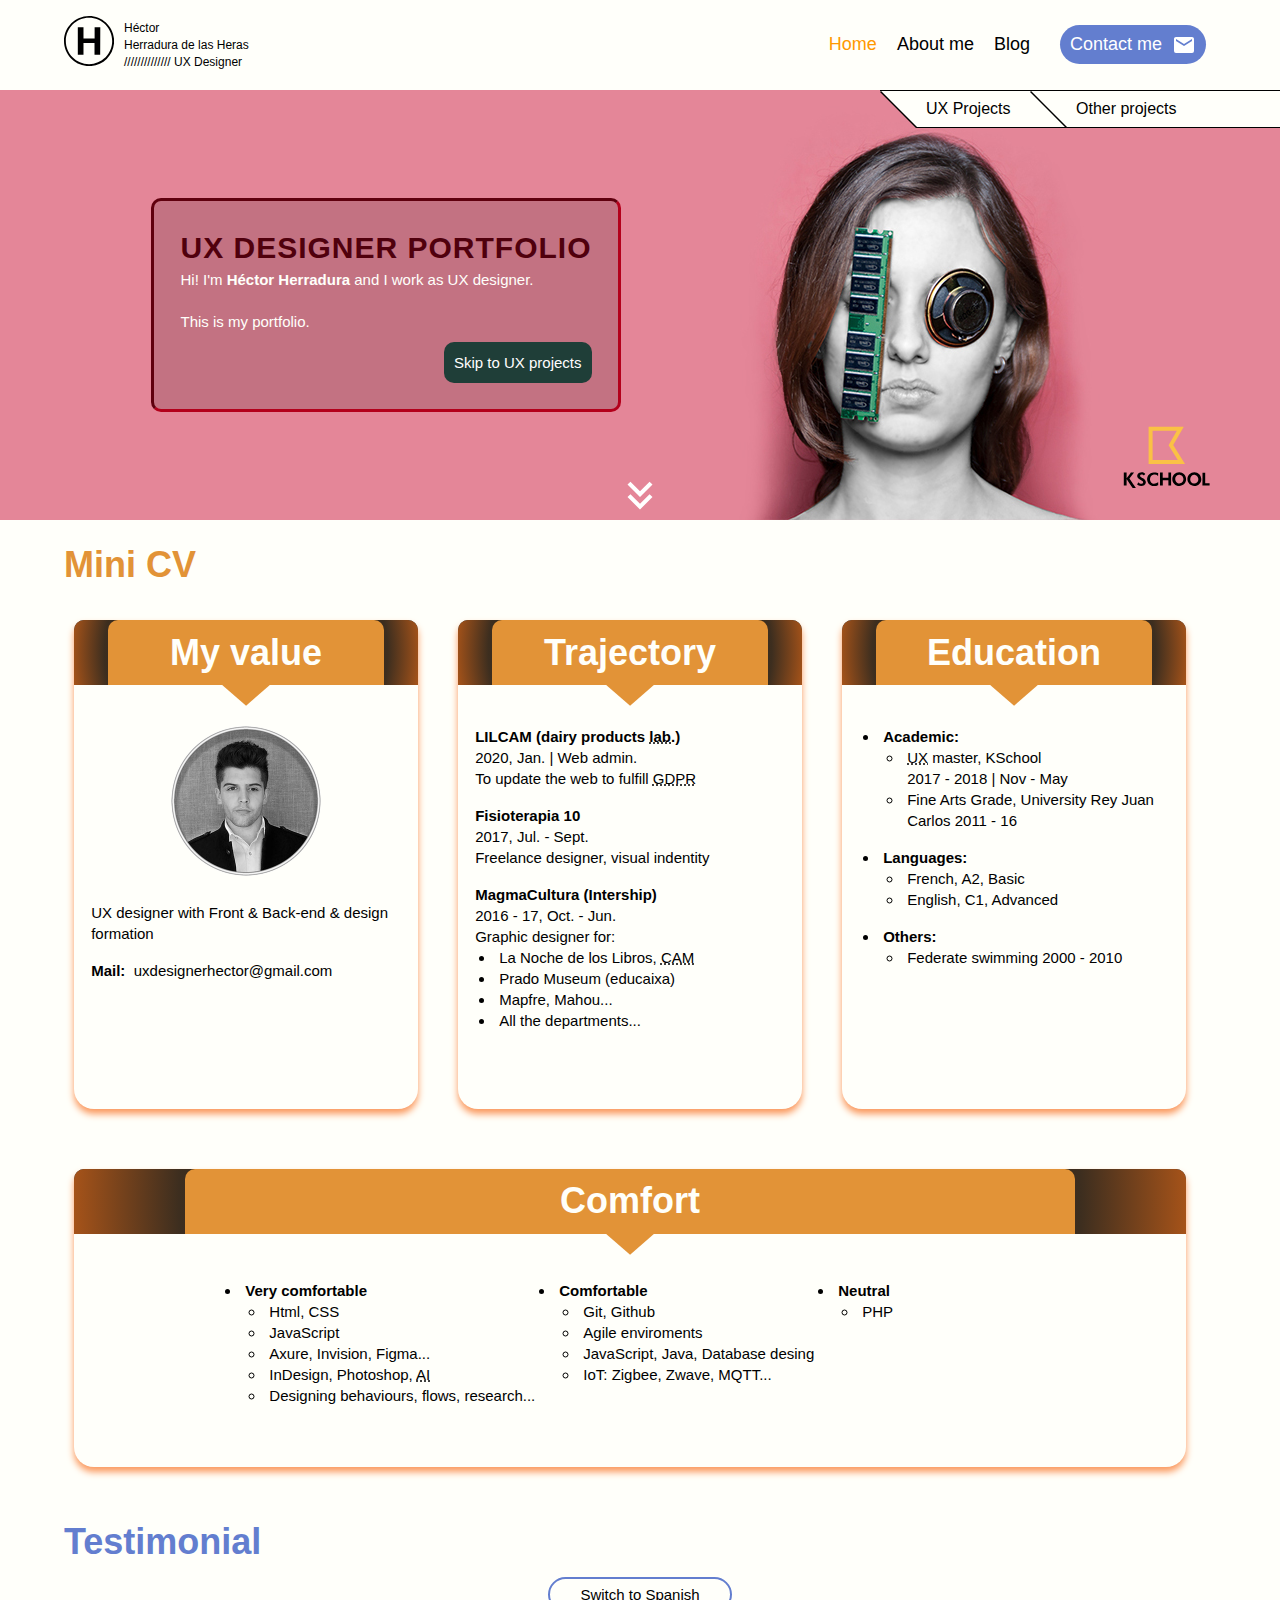
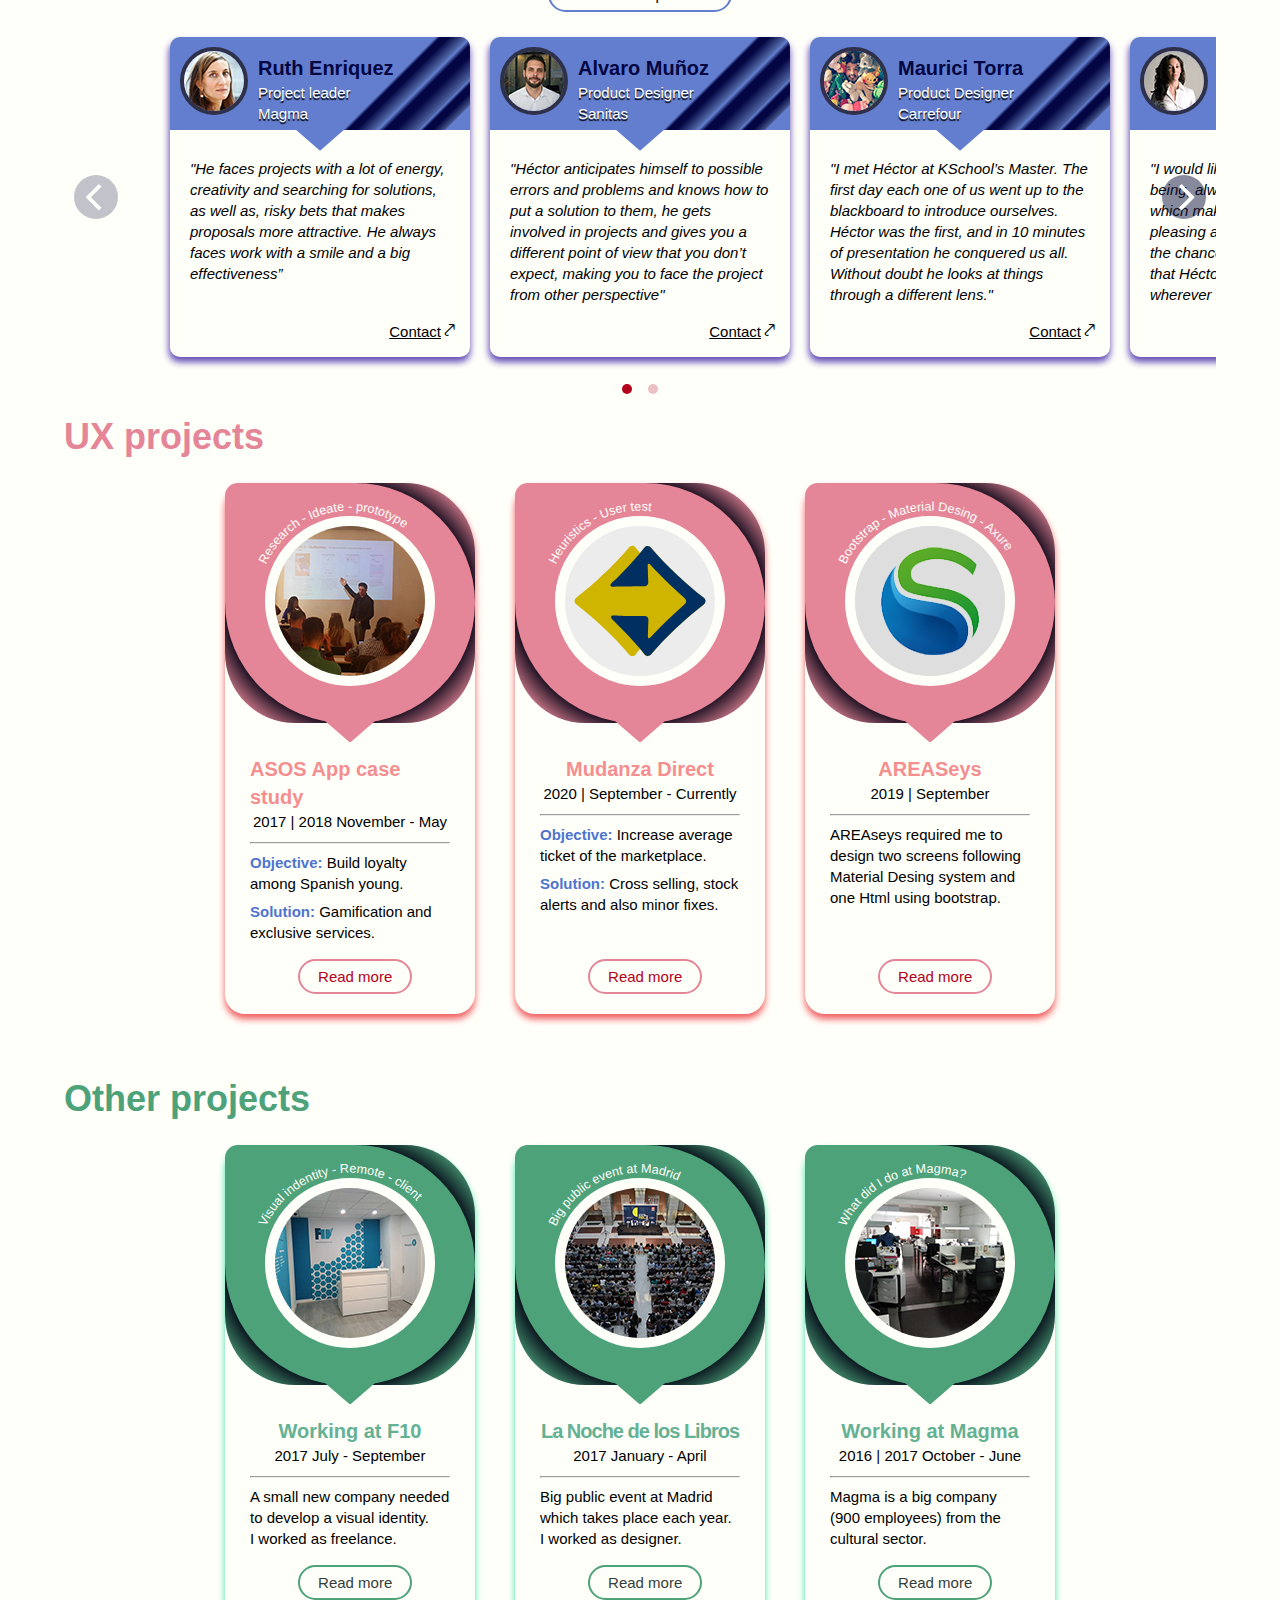
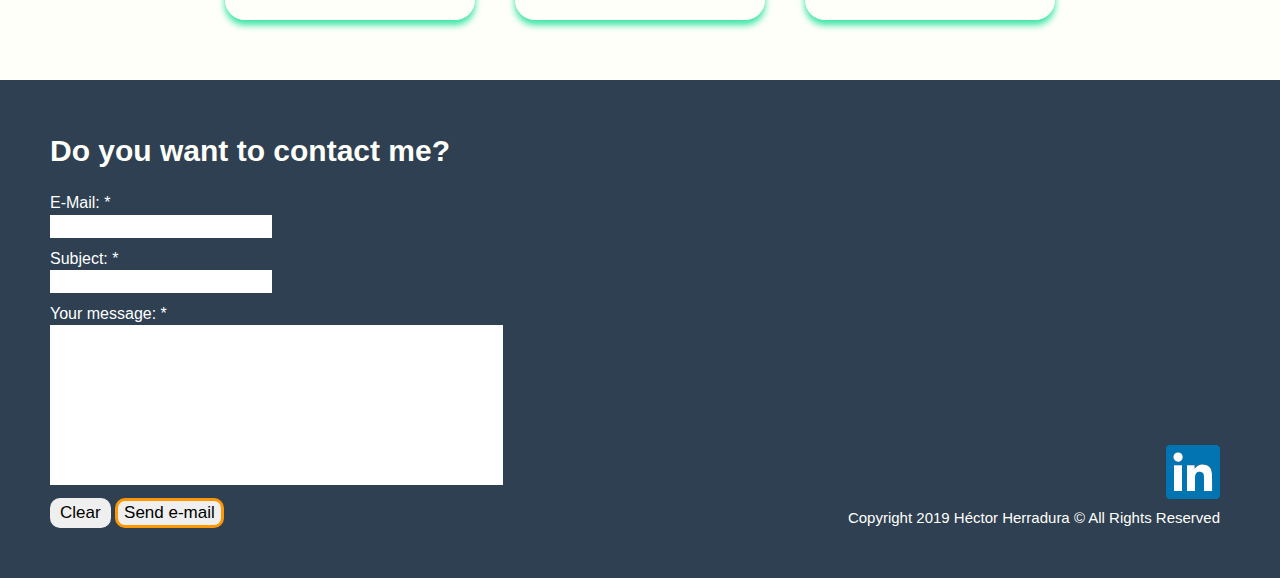
==== commit 2e3021db: "Updated all ux projects section" ====
--- a/index.html
+++ b/index.html
@@ -113,7 +113,7 @@
 							<a href="asos_app_case_study.html">ASOS App case study</a>
 						</li>
 						<li class="main-nav-submenu__item">
-							<a href="asos_web_case_study.html">ASOS web case study</a>
+							<a href="asos_web_case_study.html">Mudanza Direct</a>
 						</li>
 						<li class="main-nav-submenu__item">
 							<a href="ux-area-6.html">AREASeys</a>
@@ -250,7 +250,7 @@
 						<img class="sd-card__body-img" alt="Bio" src="img/Bio.jpg"></div>
 					<div class="sd-card__body-text">
 						<br>
-						<p>UX designer with Front & Back-end knowledge and design background</p>
+						<p>UX designer with Front & Back-end & design formation</p>
 						<br>
 						<p><b>Mail:&nbsp;</b> uxdesignerhector@gmail.com</p>
 
@@ -373,7 +373,7 @@
 							<li><b>Very comfortable</b>
 								<ul>
 									<li>Html, CSS</li>
-									<li>Python, Selenium</li>
+									<li>JavaScript</li>
 									<li>Axure, Invision, Figma...</li>
 									<li>InDesign, Photoshop, <abbr title="Adobe Illustrator">AI</abbr> </li>
 									<li>Designing behaviours, flows, research...</li>
@@ -383,13 +383,13 @@
 								<ul>
 									<li>Git, Github</li>
 									<li>Agile enviroments</li>
-									<li>JavaScript, OOP, MVC</li>
+									<li>JavaScript, Java, Database desing</li>
 									<li>IoT: Zigbee, Zwave, MQTT...</li>
 								</ul>
 								<br>
 							<li><b>Neutral</b>
 								<ul>
-									<li>PHP, MySQL</li>
+									<li>PHP</li>
 								</ul>
 						</ul>
 					</div>
@@ -583,13 +583,9 @@
 			<div class="project-card-container project-card-container--pink" id="ux_project_asos_app_case_study">
 				<div class="project-card__header project-card__header--pink">
 					<div class="project-card__check--no-active"><svg viewBox="0 0 24 24" style="width:34px;height:34px">
-							<path
-								d="M12 2C6.5 2 2 6.5 2 12S6.5 22 12 22 22 17.5 22 12 17.5 2 12 2M10 17L5 12L6.41 10.59L10 14.17L17.59 6.58L19 8L10 17Z"
-								fill="white">
-								<title>Already viewed</title>
-							</path>
-						</svg>
-					</div>
+						<path d="M12 2C6.5 2 2 6.5 2 12S6.5 22 12 22 22 17.5 22 12 17.5 2 12 2M10 17L5 12L6.41 10.59L10 14.17L17.59 6.58L19 8L10 17Z" fill="white"><title>Already viewed</title></path>
+					</svg>
+				</div>
 					<div class="project-card__header-cover--no-active">
 						<p class="project-card__header-cover-text">You are here!</p>
 					</div>
@@ -641,18 +637,14 @@
 			<div class="project-card-container project-card-container--pink" id="ux_project_asos_web_case_study">
 				<div class="project-card__header project-card__header--pink">
 					<div class="project-card__check--no-active"><svg viewBox="0 0 24 24" style="width:34px;height:34px">
-							<path
-								d="M12 2C6.5 2 2 6.5 2 12S6.5 22 12 22 22 17.5 22 12 17.5 2 12 2M10 17L5 12L6.41 10.59L10 14.17L17.59 6.58L19 8L10 17Z"
-								fill="white">
-								<title>Already viewed</title>
-							</path>
-						</svg>
-					</div>
+						<path d="M12 2C6.5 2 2 6.5 2 12S6.5 22 12 22 22 17.5 22 12 17.5 2 12 2M10 17L5 12L6.41 10.59L10 14.17L17.59 6.58L19 8L10 17Z" fill="white"><title>Already viewed</title></path>
+					</svg>
+				</div>
 					<div class="project-card__header-cover--no-active">
 						<p class="project-card__header-cover-text">You are here!</p>
 					</div>
 					<div class="project-card__header-cover-wave--no-active"></div>
-					<div><img class="project-card__header-img" src="img/UX_Project_Asos_Web_150px.jpg"></div>
+					<div><img class="project-card__header-img" src="svg/MudanzaDirect-icono.svg"></div>
 					<div class="project-card__header-curved-text">
 						<svg version="1.1" viewbox="0 0 200 200">
 							<path d="M19.8,63.7C33.7,33.2,64.4,12,100,12c48.6,0,88,39.4,88,88L19.8,63.7z"
@@ -682,8 +674,8 @@
 					<div class="project-card__body-text">
 						<a class="project-card__body-text-url" href="asos_web_case_study.html">
 							<div class="project-card__body-text-title">
-								<h3>ASOS web case study</h3>
-								<p>2017 | 2018 November - May</p>
+								<h3>Mudanza Direct</h3>
+								<p>2020 | September - Currently</p>
 							</div>
 						</a>
 						<hr>
@@ -699,13 +691,9 @@
 			<div class="project-card-container project-card-container--pink" id="ux_project_silence_at_magma">
 				<div class="project-card__header project-card__header--pink">
 					<div class="project-card__check--no-active"><svg viewBox="0 0 24 24" style="width:34px;height:34px">
-							<path
-								d="M12 2C6.5 2 2 6.5 2 12S6.5 22 12 22 22 17.5 22 12 17.5 2 12 2M10 17L5 12L6.41 10.59L10 14.17L17.59 6.58L19 8L10 17Z"
-								fill="white">
-								<title>Already viewed</title>
-							</path>
-						</svg>
-					</div>
+						<path d="M12 2C6.5 2 2 6.5 2 12S6.5 22 12 22 22 17.5 22 12 17.5 2 12 2M10 17L5 12L6.41 10.59L10 14.17L17.59 6.58L19 8L10 17Z" fill="white"><title>Already viewed</title></path>
+					</svg>
+				</div>
 					<div class="project-card__header-cover--no-active">
 						<p class="project-card__header-cover-text">You are here!</p>
 					</div>
@@ -746,8 +734,7 @@
 							</div>
 						</a>
 						<hr>
-						<p>AREAseys required me to design two screens following Material Desing system and one Html
-							using bootstrap.</p>
+						<p>AREAseys required me to design two screens following Material Desing   system and one Html using bootstrap.</p>
 					</div><a class="project-card__body-text-url" href="ux-area-6.html">
 						<div class="project-card__button-card project-card__button-card--pink">
 							<p>Read more</p>
--- a/main.css
+++ b/main.css
@@ -443,7 +443,7 @@
     outline: none;
     cursor: pointer;
     margin: 5px 0px;
-    padding: 8px;
+    padding: 5px;
     border-radius: 50px;
     box-shadow: 0 1px 3px 0 rgba(0, 0, 0, 0.6);
     background-color: rgb(255, 241, 214);
@@ -563,7 +563,7 @@
 }
 
 .main-nav-submenu__container-ul:hover {
-    height: 120px;
+    height: 160px;
     border-radius: 0px 0px 0px 10px;
 
 }
@@ -1279,27 +1279,20 @@
     filter: progid:DXImageTransform.Microsoft.gradient( startColorstr='#e48697', endColorstr='#000011', GradientType=1 );
 }
 
-@keyframes pulse-link {
-    0%{
-
-        transform: scale(1.0);
-        ;}
-    50%{
-        color: var(--main-a-outside-color);
-        transform: scale(1.02); }
-    100%{
-        transform: scale(1.0);
-        ;}
+
+@keyframes pulse-link--color {
+    0%{transform: scale(1.0);}
+    50%{ color: var(--main-a-outside-color);transform: scale(1.02); }
+    100%{transform: scale(1.0);}
 }
 
 .project-card-container:hover .project-card__body-text-title h3{
-    animation-name: pulse-link;
+    animation-name: pulse-link--color;
     animation-duration: 0.8s;
 }
 
 .project-card-container:hover .project-card__button-card p{
     transition: ease-in-out;
-    animation-name: pulse-link;
     animation-duration: 0.8s;
 }
 
@@ -1350,7 +1343,7 @@
 .project-card__header-img {
     border-radius: 50%;
     border: #fffffa 10px solid;
-    background-color: #fffffa;
+    background-color: #ececec;
     width: 150px;
     height: 150px;
 }
@@ -1905,7 +1898,7 @@
 .project_post_card-circle_div_red>div>img {
     border-radius: 50%;
     border: #fffffa 10px solid;
-    background-color: #fffffa;
+    background-color: #ececec;
 }
 
 
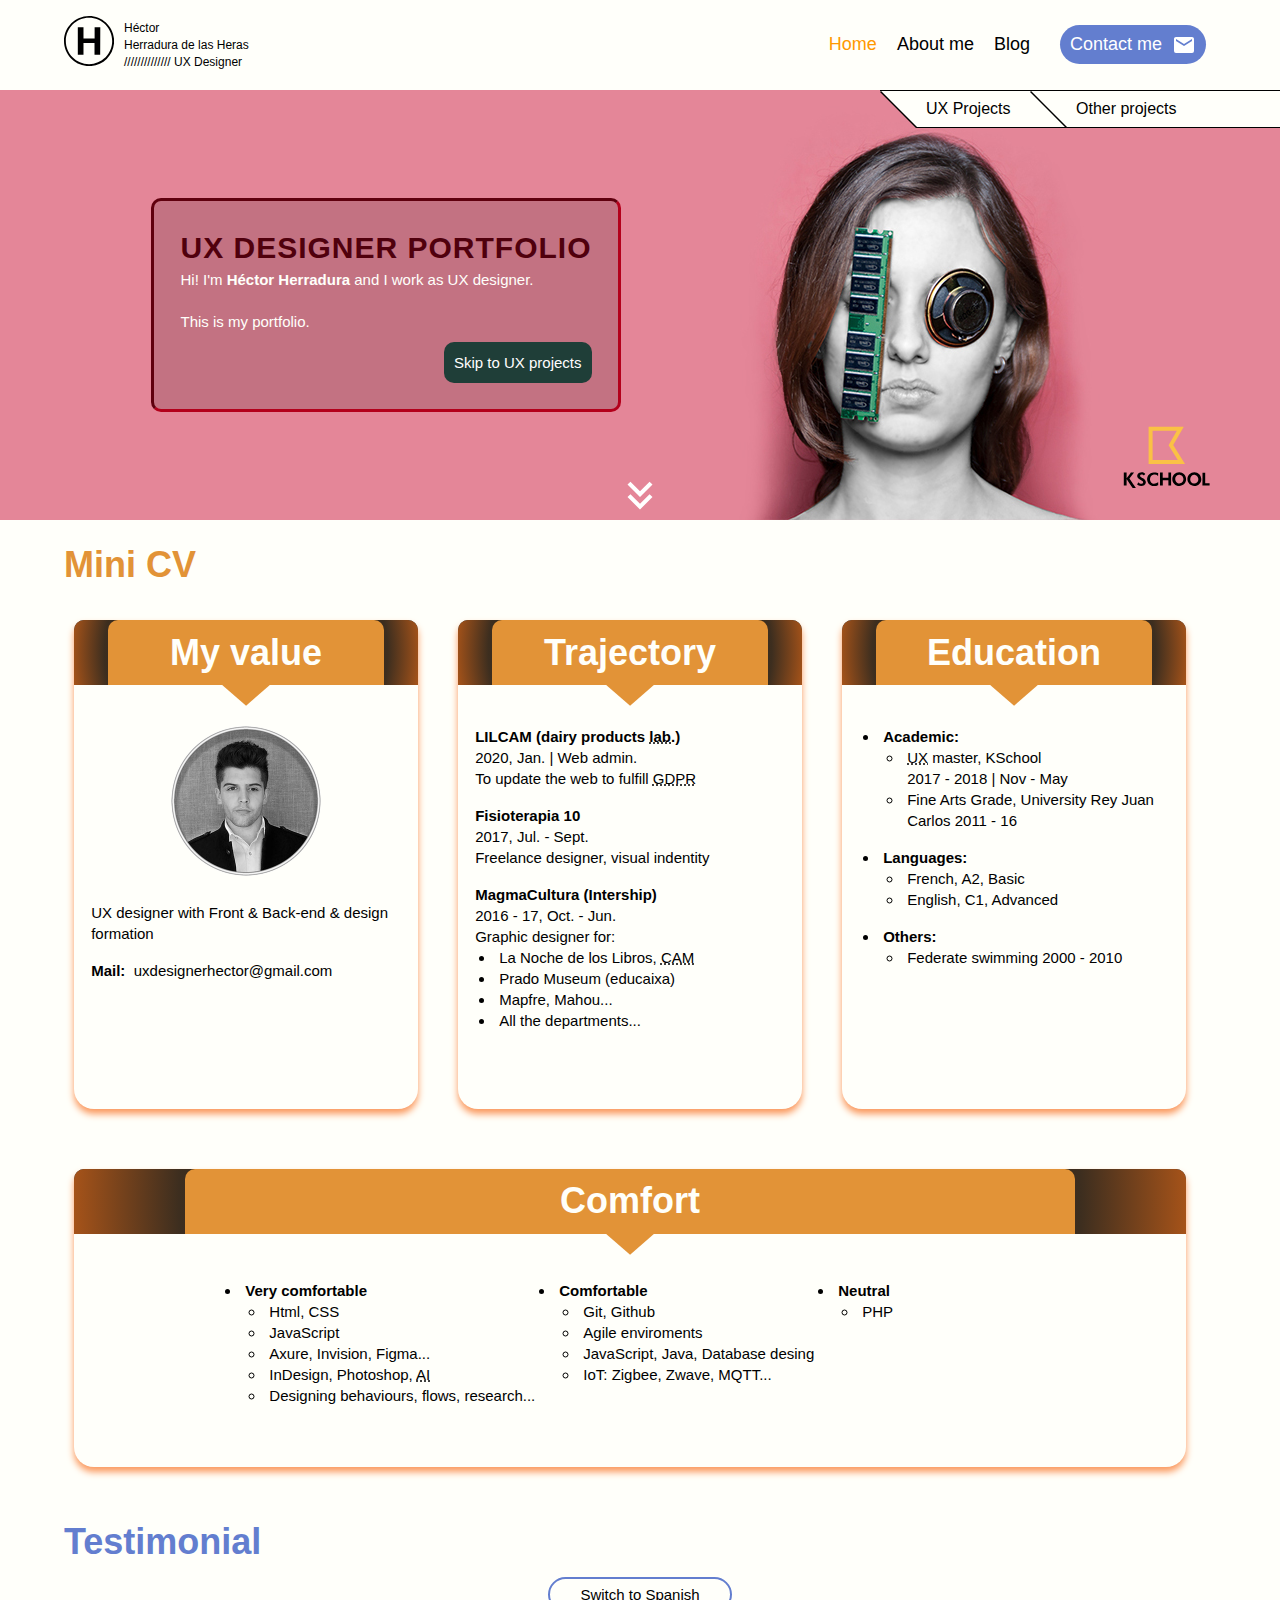
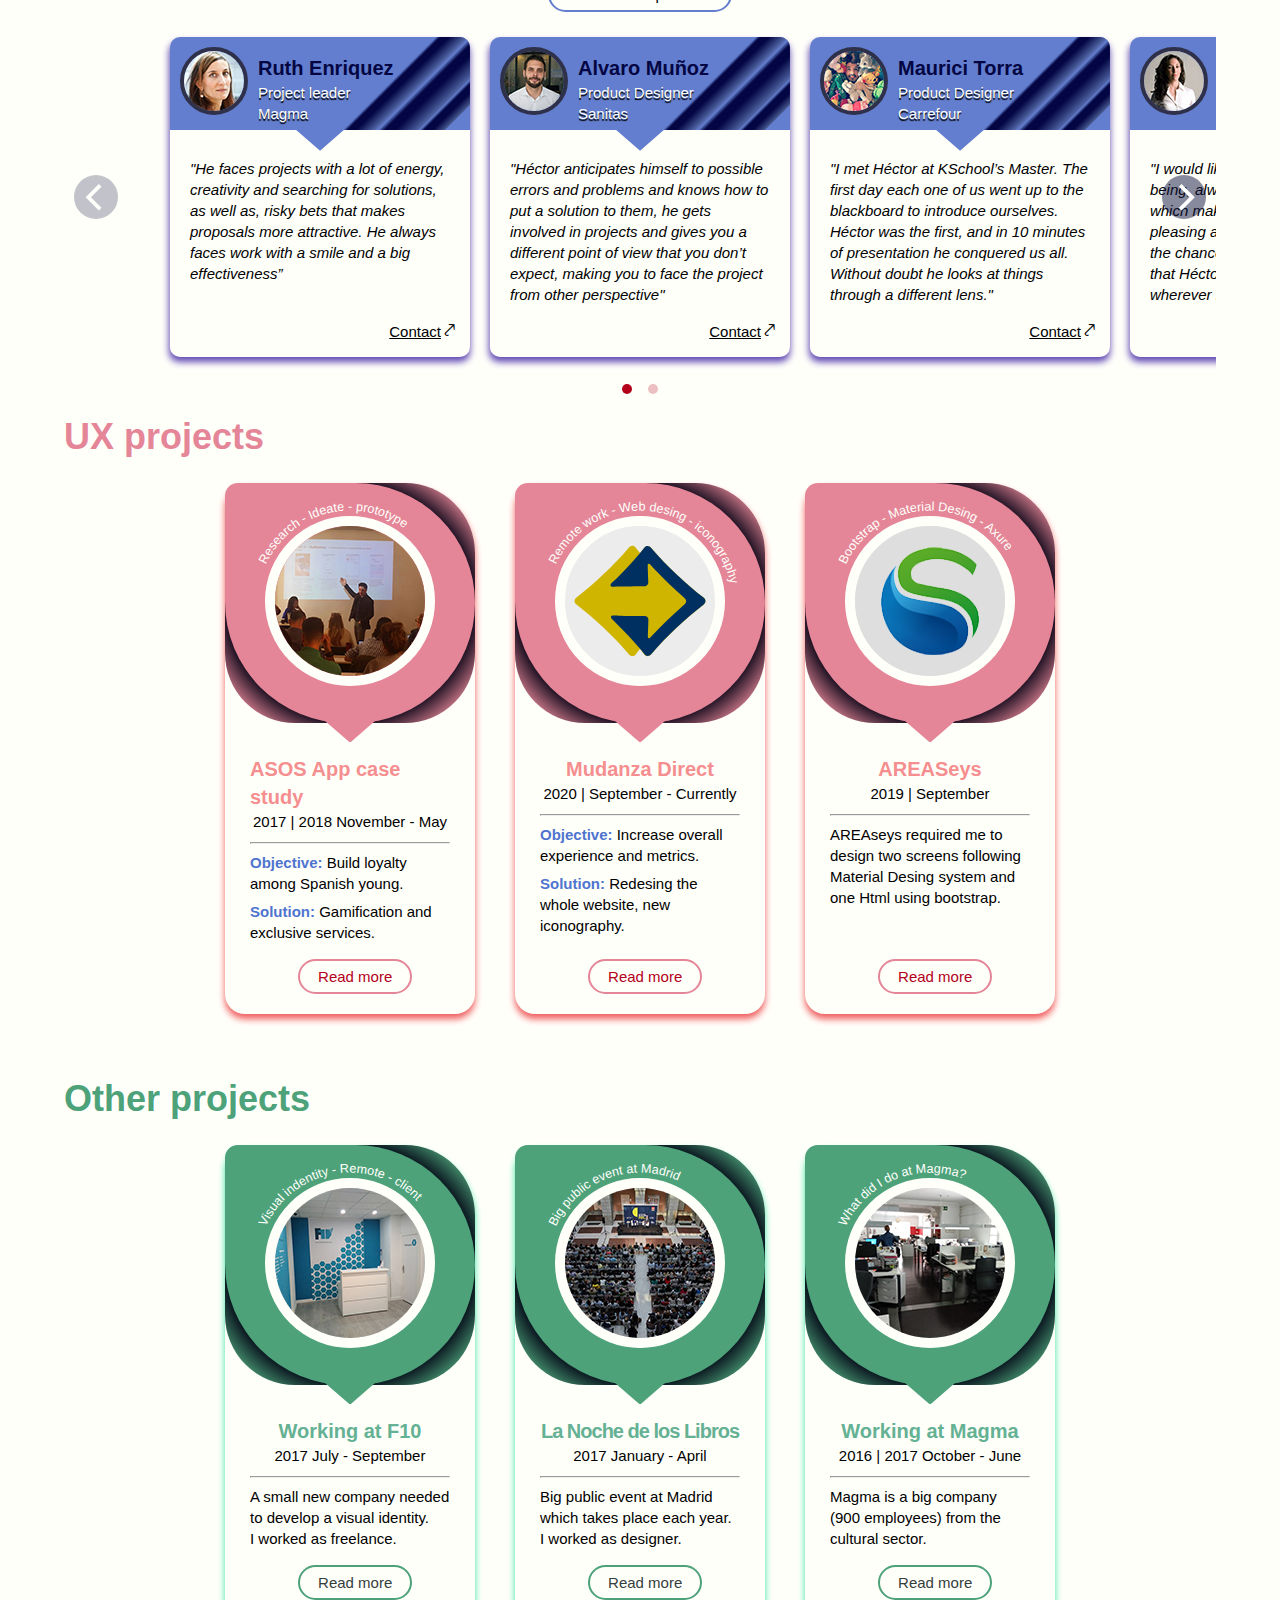
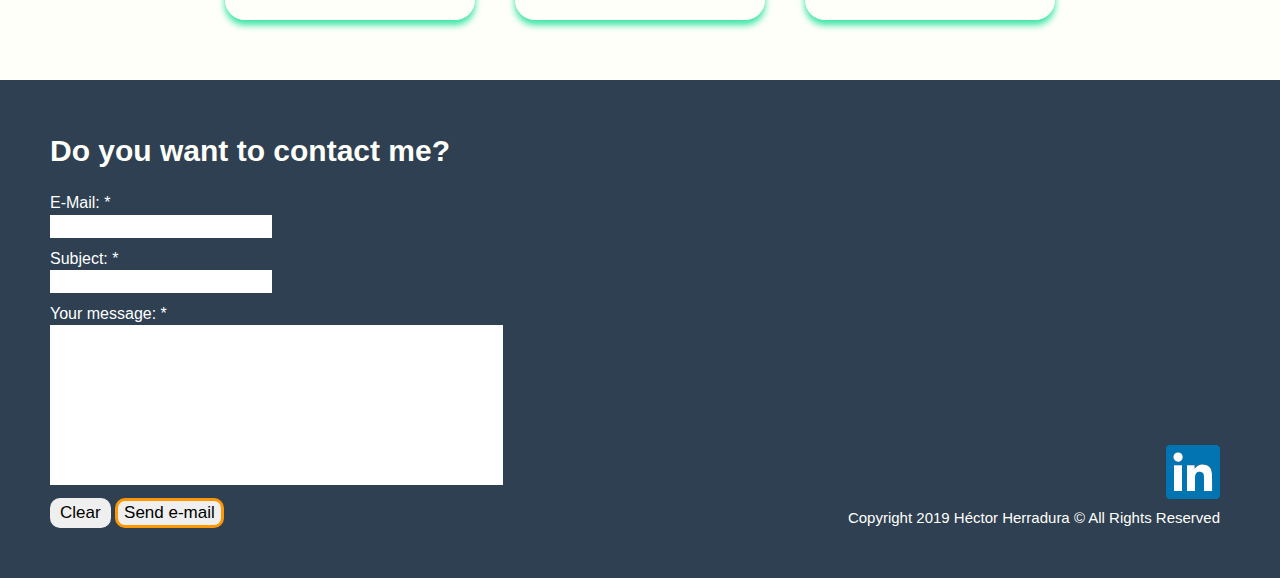
==== commit 9b1dcafe: "Updated content of project mudanzadirect in section ux_projects, some minor fixes in other pages" ====
--- a/index.html
+++ b/index.html
@@ -651,7 +651,7 @@
 								fill="transparent" id="curve"></path>
 							<text width="200">
 								<textpath xlink:href="#curve">
-									Heuristics - User test
+									Remote work - Web desing - iconography
 								</textpath>
 							</text>
 						</svg>
@@ -679,8 +679,8 @@
 							</div>
 						</a>
 						<hr>
-						<p><b>Objective:</b> Increase average ticket of the marketplace.</p>
-						<p><b>Solution:</b> Cross selling, stock alerts and also minor fixes.</p>
+						<p><b>Objective:</b> Increase overall experience and metrics.</p>
+						<p><b>Solution:</b> Redesing the whole website, new iconography.</p>
 					</div><a class="project-card__body-text-url" href="asos_web_case_study.html">
 						<div class="project-card__button-card project-card__button-card--pink">
 							<p>Read more</p>
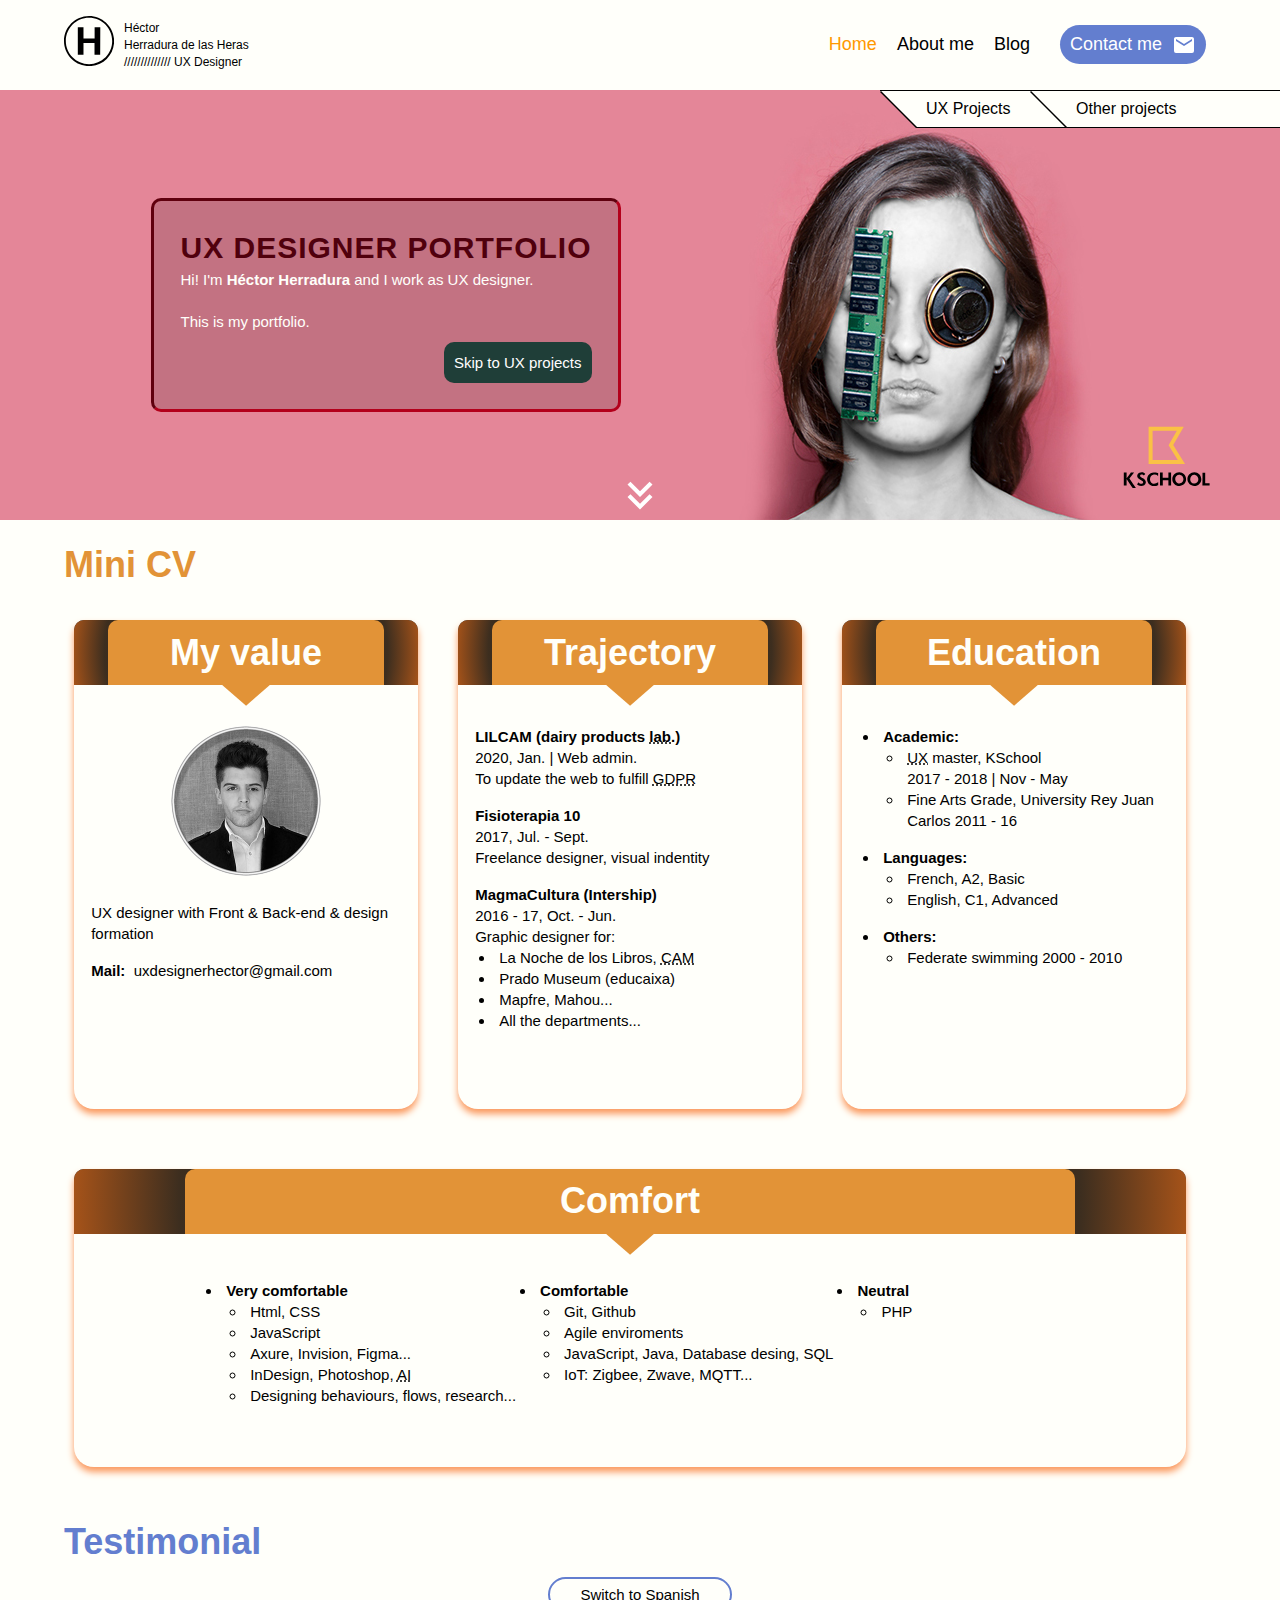
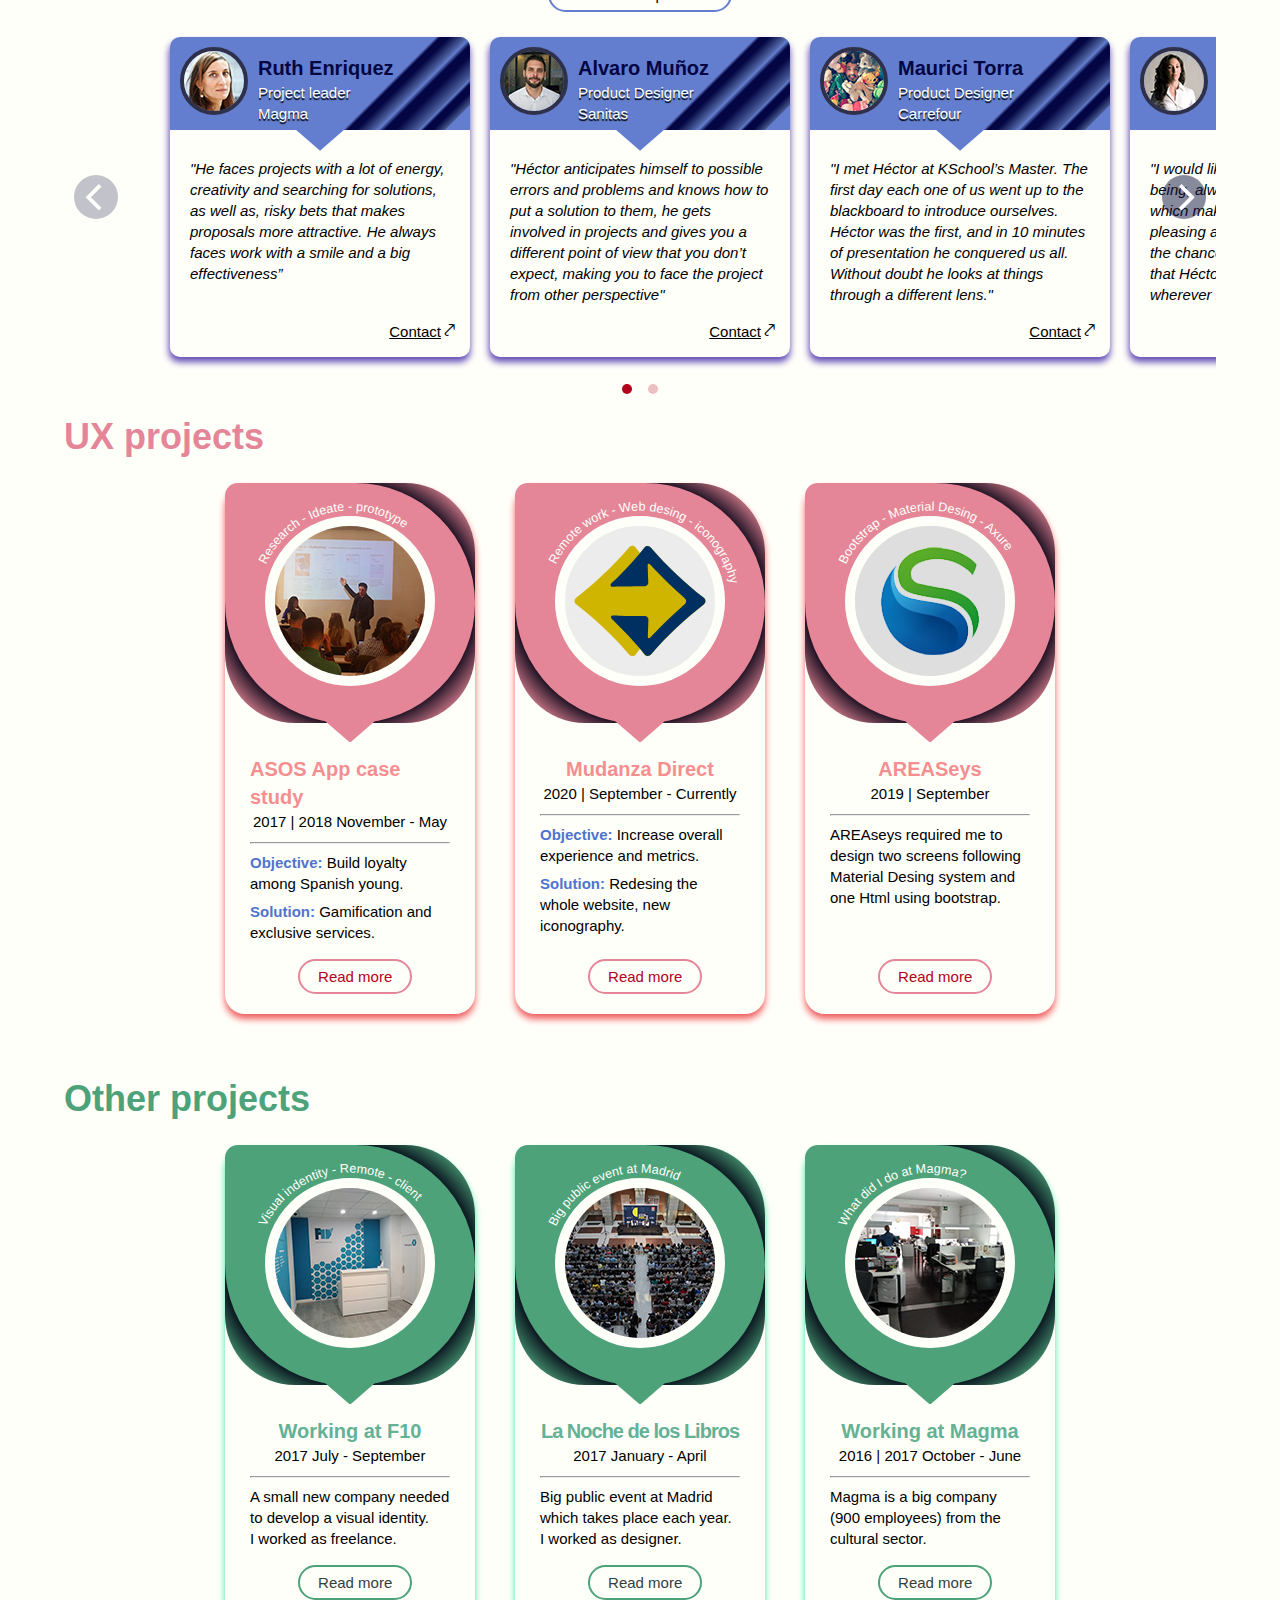
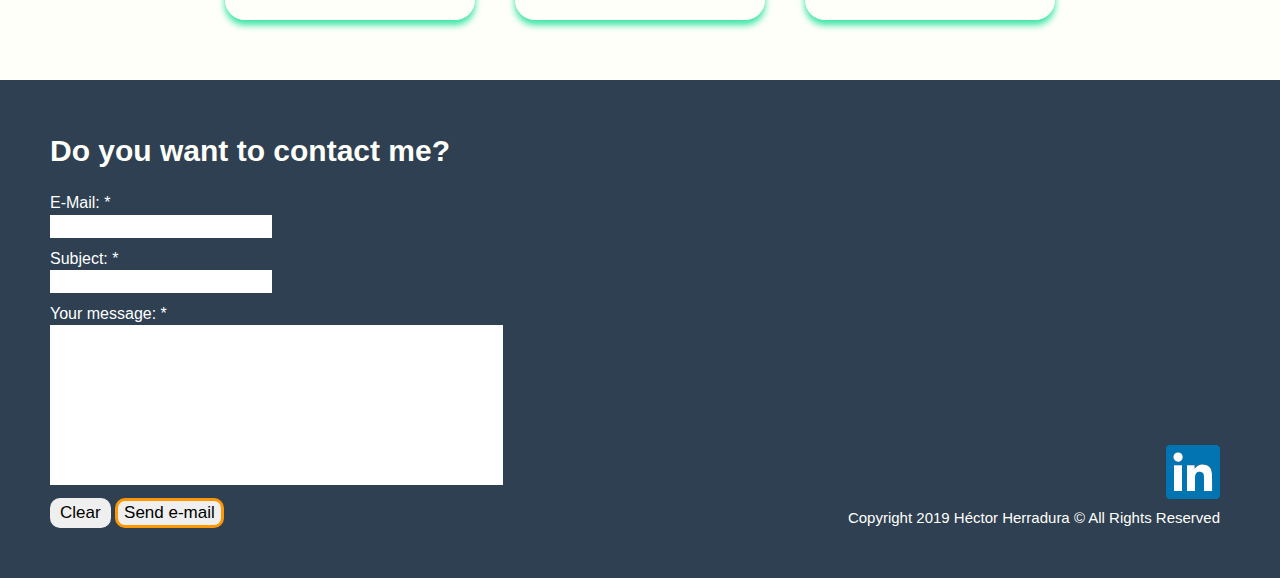
==== commit 3e6e6882: "Updated links" ====
--- a/index.html
+++ b/index.html
@@ -113,7 +113,7 @@
 							<a href="asos_app_case_study.html">ASOS App case study</a>
 						</li>
 						<li class="main-nav-submenu__item">
-							<a href="asos_web_case_study.html">Mudanza Direct</a>
+							<a href="ux_mudanza.html">Mudanza Direct</a>
 						</li>
 						<li class="main-nav-submenu__item">
 							<a href="ux-area-6.html">AREASeys</a>
@@ -383,7 +383,7 @@
 								<ul>
 									<li>Git, Github</li>
 									<li>Agile enviroments</li>
-									<li>JavaScript, Java, Database desing</li>
+									<li>JavaScript, Java, Database desing, SQL</li>
 									<li>IoT: Zigbee, Zwave, MQTT...</li>
 								</ul>
 								<br>
@@ -672,7 +672,7 @@
 				</div>
 				<div class="project-card__body-flex-container">
 					<div class="project-card__body-text">
-						<a class="project-card__body-text-url" href="asos_web_case_study.html">
+						<a class="project-card__body-text-url" href="ux_mudanza.html">
 							<div class="project-card__body-text-title">
 								<h3>Mudanza Direct</h3>
 								<p>2020 | September - Currently</p>
@@ -681,7 +681,7 @@
 						<hr>
 						<p><b>Objective:</b> Increase overall experience and metrics.</p>
 						<p><b>Solution:</b> Redesing the whole website, new iconography.</p>
-					</div><a class="project-card__body-text-url" href="asos_web_case_study.html">
+					</div><a class="project-card__body-text-url" href="ux_mudanza.html">
 						<div class="project-card__button-card project-card__button-card--pink">
 							<p>Read more</p>
 						</div>
